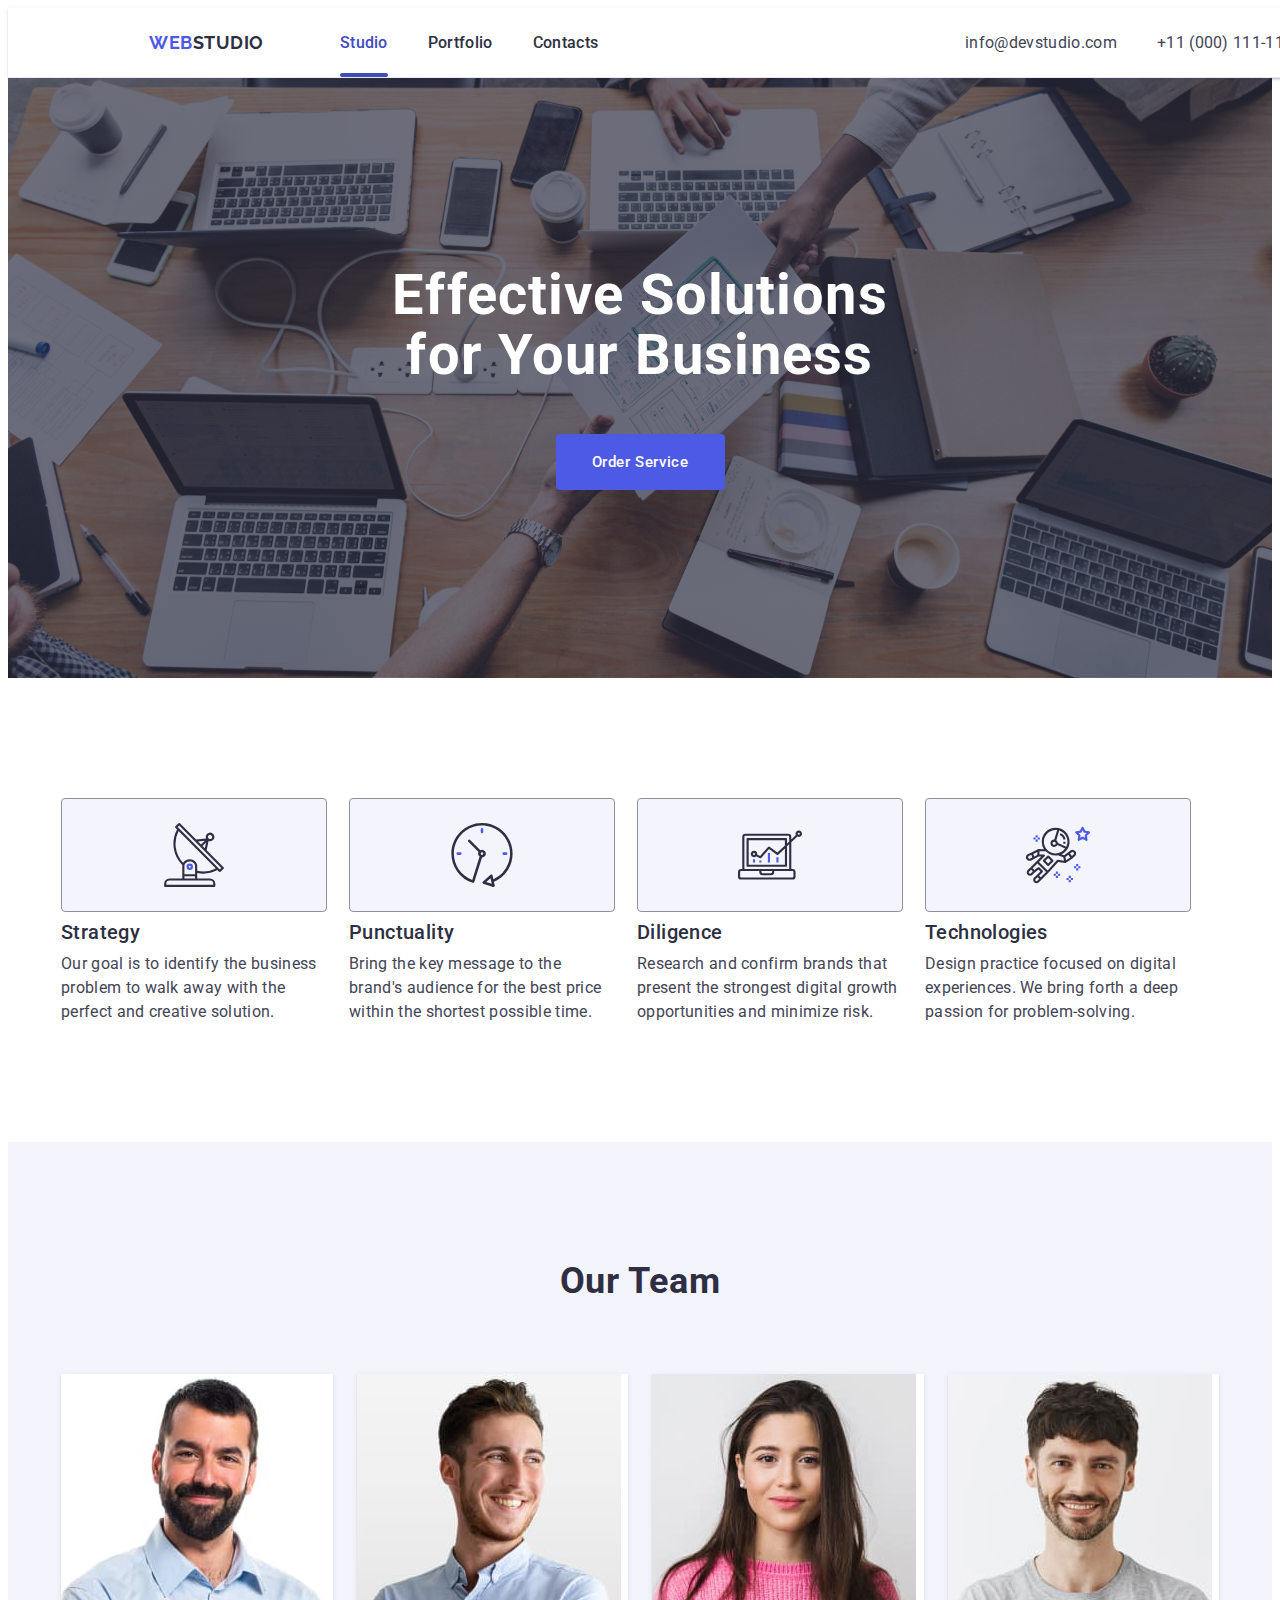
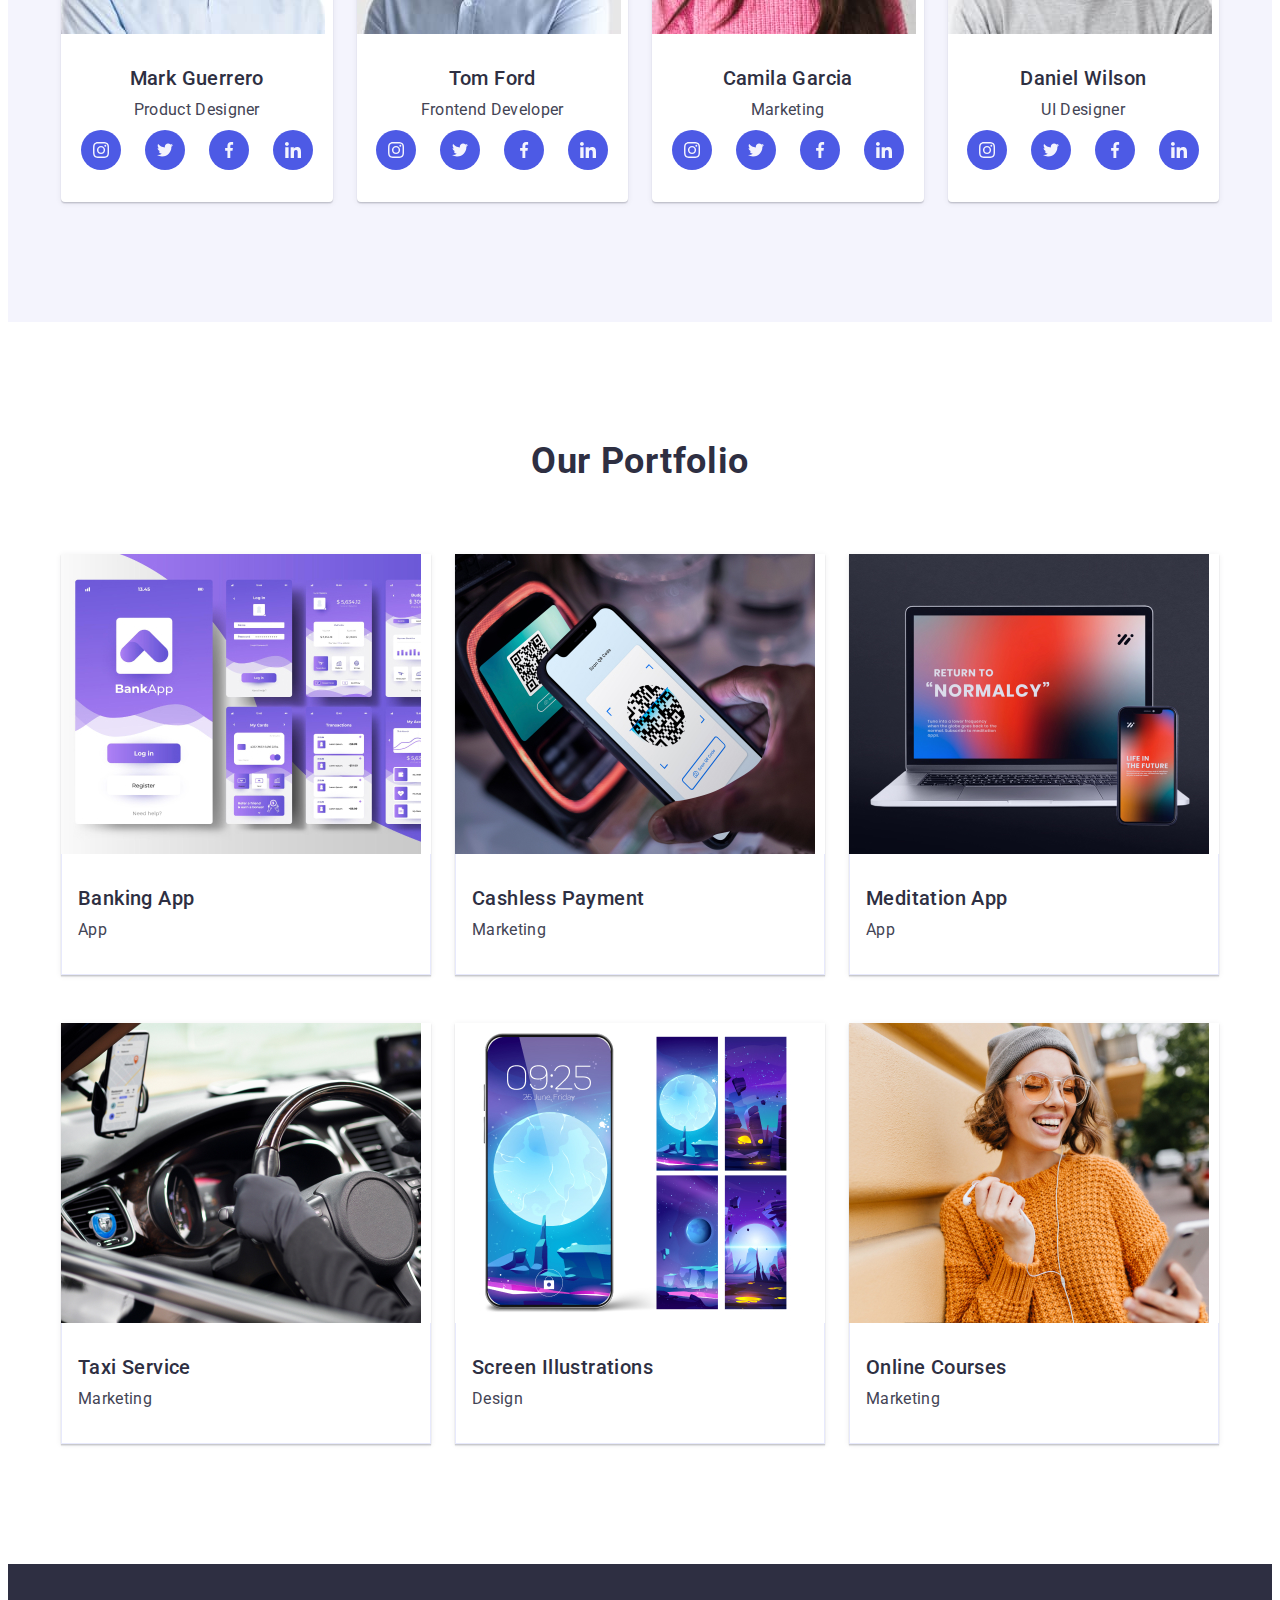
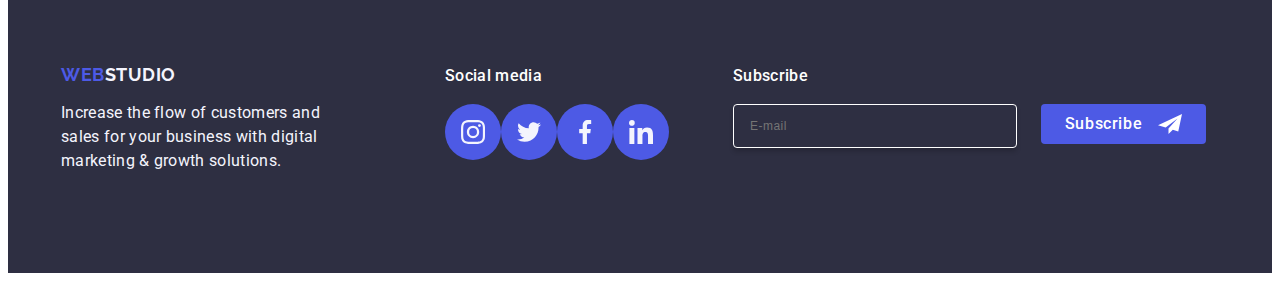
==== index.html @ 03d03539 "r" ====
<!DOCTYPE html>
<html lang="en">

<head>
    <meta charset="UTF-8">
    <meta http-equiv="X-UA-Compatible" content="IE=edge">
    <meta name="viewport" content="width=device-width, initial-scale=1.0">
    <title>WebStudio</title>
    <link rel="preconnect" href="https://fonts.googleapis.com">
    <link rel="preconnect" href="https://fonts.gstatic.com" crossorigin>
    <link rel="stylesheet" href="https://cdnjs.cloudflare.com/ajax/libs/modern-normalize/3.0.1/modern-normalize.min.css"
        integrity="sha512-q6WgHqiHlKyOqslT/lgBgodhd03Wp4BEqKeW6nNtlOY4quzyG3VoQKFrieaCeSnuVseNKRGpGeDU3qPmabCANg=="
        crossorigin="anonymous" referrerpolicy="no-referrer" />
    <link href="https://fonts.googleapis.com/css2?family=Raleway:ital,wght@0,100..900;1,100..900&display=swap"
        rel="stylesheet">
    <link rel="preconnect" href="https://fonts.googleapis.com">
    <link rel="preconnect" href="https://fonts.gstatic.com" crossorigin>
    <link
        href="https://fonts.googleapis.com/css2?family=Roboto:ital,wght@0,100;0,300;0,400;0,500;0,700;0,900;1,100;1,300;1,400;1,500;1,700;1,900&display=swap"
        rel="stylesheet">
    <link rel="stylesheet" href="./css/styles.css">
</head>

<body>
    <!-- #region Header -->
    <header class="header-page">
        <div class="container">
        <nav class="nav-page">
            <a href="./index.html" class="logo">Web<span class="logo-studio">Studio</span></a>
            <ul class="nav-list">
                <li class="nav-item"><a class="nav-item-link main-page" href="./index.html">Studio</a></li>
                <li class="nav-item"><a class="nav-item-link" href="">Portfolio</a></li>
                <li class="nav-item"><a class="nav-item-link" href="">Contacts</a></li>
            </ul>
        </nav>
        <address class="contact">
            <ul class="contact-list">
                <li><a class="contact-link" href="mailto:info@devstudio.com">info@devstudio.com</a></li>
                <li><a class="contact-link" href="tel:+110001111111">+11 (000) 111-11-11</a></li>
            </ul>
        </address>
        </div>
    </header>
    <!-- #endregion Header -->
    <!-- #region Main -->
    <main>
        <!-- #region Hero -->
        <section class="hero">
            <div class="container">
            <h1 class="hero-title">Effective Solutions
                for Your Business</h1>
            <button class="hero-btn" type="button">Order Service</button>
            </div>
            
        </section>
        <!-- #endregion Hero -->
        <!-- #region Section1 -->
        <section class="section-first">
            <div class="container">
            <h2 class="section-first-title visually-hidden">Features</h2>
            <ul class="features">
                <li class="feature-list">
                    <div class="icon-pic">
                        <svg width="64" height="64" class="section-first-icon">
                            <use href="./images/icons.svg#antenna"></use>
                        </svg>
                    </div>
                    <h3 class="feature-title">Strategy</h3>
                    <p class="feature-text">Our goal is to identify the business
                        problem to walk away with the perfect and creative solution.</p>
                </li>
                <li class="feature-list">
                    <div class="icon-pic">
                        <svg width="64" height="64" class="section-first-icon">
                            <use href="./images/icons.svg#clock"></use>
                        </svg>
                    </div>
                    <h3 class="feature-title">Punctuality</h3>
                    <p class="feature-text">Bring the key message to the brand's audience for the best price within the shortest possible
                        time.</p>
                </li>
                <li class="feature-list">
                    <div class="icon-pic">
                        <svg width="64" height="64" class="section-first-icon">
                            <use href="./images/icons.svg#diagram"></use>
                        </svg>
                    </div>
                    <h3 class="feature-title">Diligence</h3>
                    <p class="feature-text">Research and confirm brands that present the strongest digital growth opportunities and minimize
                        risk.</p>
                </li>
                <li class="feature-list">
                    <div class="icon-pic">
                        <svg width="64" height="64" class="section-first-icon">
                            <use href="./images/icons.svg#astronaut"></use>
                        </svg>
                    </div>
                    <h3 class="feature-title">Technologies</h3>
                    <p class="feature-text">Design practice focused on digital experiences. We bring forth a deep passion for
                        problem-solving.</p>
                </li>
            </ul>
            </div>
        </section>
        <!-- #endregion Section1 -->
        <!-- #region Section2 -->
        <section class="section-second">
            <div class="container">
            <h2 class="section-second-title">Our Team</h2>
            <ul class="our-team">
                <li class="photo">
                    <img src="./images/our-team/mark.jpg" alt="Mark Guerrero" width="264" height="260">
                    <div class="card-content">
                    <h3 class="personal-name">Mark Guerrero</h3>
                    <p class="position">Product Designer</p>
                    <ul class="team-social-list">
                         <li class="team-social">
                            <a class="social-link" href="">
                                <svg class="team-social-icon" width="16" height="16">
                                    <use href="./images/social.svg#instagram">
                                    </use>
                                </svg>
                            </a>
                         </li>
                         <li class="team-social">
                            <a class="social-link" href="">
                                <svg class="team-social-icon" width="16" height="16">
                                    <use href="./images/social.svg#twitter">
                                    </use>
                                </svg>
                            </a>
                         </li>
                         <li class="team-social">
                            <a class="social-link" href="">
                                <svg class="team-social-icon" width="16" height="16">
                                    <use href="./images/social.svg#facebook">
                                    </use>
                                </svg>
                            </a>
                         </li>
                         <li class="team-social">
                            <a class="social-link" href="">
                                <svg class="team-social-icon" width="16" height="16">
                                    <use href="./images/social.svg#linkedin">
                                    </use>
                                </svg>
                            </a>
                         </li>
                    </ul>
                    </div>
                </li>
                <li class="photo">
                    <img src="./images/our-team/tom.jpg" alt="Tom Ford" width="264" height="260">
                    <div class="card-content">
                    <h3 class="personal-name">Tom Ford</h3>
                    <p class="position">Frontend Developer</p>
                    <ul class="team-social-list">
                        <li class="team-social">
                            <a class="social-link" href="">
                                <svg class="team-social-icon" width="16" height="16">
                                    <use href="./images/social.svg#instagram">
                                    </use>
                                </svg>
                            </a>
                        </li>
                        <li class="team-social">
                            <a class="social-link" href="">
                                <svg class="team-social-icon" width="16" height="16">
                                    <use href="./images/social.svg#twitter">
                                    </use>
                                </svg>
                            </a>
                        </li>
                        <li class="team-social">
                            <a class="social-link" href="">
                                <svg class="team-social-icon" width="16" height="16">
                                    <use href="./images/social.svg#facebook">
                                    </use>
                                </svg>
                            </a>
                        </li>
                        <li class="team-social">
                            <a class="social-link" href="">
                                <svg class="team-social-icon" width="16" height="16">
                                    <use href="./images/social.svg#linkedin">
                                    </use>
                                </svg>
                            </a>
                        </li>
                    </ul>
                    </div>
                </li>
                <li class="photo">
                    <img src="./images/our-team/camila.jpg" alt="Camila Garcia" width="264" height="260">
                    <div class="card-content">
                    <h3 class="personal-name">Camila Garcia</h3>
                    <p class="position">Marketing</p>
                    <ul class="team-social-list">
                        <li class="team-social">
                            <a class="social-link" href="">
                                <svg class="team-social-icon" width="16" height="16">
                                    <use href="./images/social.svg#instagram">
                                    </use>
                                </svg>
                            </a>
                        </li>
                        <li class="team-social">
                            <a class="social-link" href="">
                                <svg class="team-social-icon" width="16" height="16">
                                    <use href="./images/social.svg#twitter">
                                    </use>
                                </svg>
                            </a>
                        </li>
                        <li class="team-social">
                            <a class="social-link" href="">
                                <svg class="team-social-icon" width="16" height="16">
                                    <use href="./images/social.svg#facebook">
                                    </use>
                                </svg>
                            </a>
                        </li>
                        <li class="team-social">
                            <a class="social-link" href="">
                                <svg class="team-social-icon" width="16" height="16">
                                    <use href="./images/social.svg#linkedin">
                                    </use>
                                </svg>
                            </a>
                        </li>
                    </ul>
                    </div>
                </li>
                <li class="photo">
                    <img src="./images/our-team/daniel.jpg" alt="Daniel Wilson" width="264" height="260">
                    <div class="card-content">
                    <h3 class="personal-name">Daniel Wilson</h3>
                    <p class="position">UI Designer</p>
                    <ul class="team-social-list">
                        <li class="team-social">
                            <a class="social-link" href="">
                                <svg class="team-social-icon" width="16" height="16">
                                    <use href="./images/social.svg#instagram">
                                    </use>
                                </svg>
                            </a>
                        </li>
                        <li class="team-social">
                            <a class="social-link" href="">
                                <svg class="team-social-icon" width="16" height="16">
                                    <use href="./images/social.svg#twitter">
                                    </use>
                                </svg>
                            </a>
                        </li>
                        <li class="team-social">
                            <a class="social-link" href="">
                                <svg class="team-social-icon" width="16" height="16">
                                    <use href="./images/social.svg#facebook">
                                    </use>
                                </svg>
                            </a>
                        </li>
                        <li class="team-social">
                            <a class="social-link" href="">
                                <svg class="team-social-icon" width="16" height="16">
                                    <use href="./images/social.svg#linkedin">
                                    </use>
                                </svg>
                            </a>
                        </li>
                    </ul>
                    </div>
                </li>
            </ul>
            </div>
        </section>
        <!-- #endregion Section2 -->
        <!-- #region Section3 -->
        <section class="section-third">
            <div class="container">
            <h2 class="section-third-title">Our Portfolio</h2>
            <ul class="portfolio-first">
                <li class="port-images">
                <div class="img-relative">
                    <img src="./images/our-portfolio/banking-app.jpg" alt="Banking App" width="360" height="300">
                    <p class="overlay">
                        14 Stylish and User-Friendly App Design Concepts · Task
                        Manager App · Calorie Tracker App · Exotic Fruit Ecommerce App
                        · Cloud Storage App
                    </p>
                </div>
                <div class="container-port">
                    <h3 class="card-title">Banking App</h3>
                    <p class="card-text">App</p>
                </div>
                </li>
                <li class="port-images">
                <div class="img-relative">
                    <img src="./images/our-portfolio/cashless-payment.jpg" alt="Cashless Payment" width="360" height="300">
                    <p class="overlay">
                        14 Stylish and User-Friendly App Design Concepts · Task
                        Manager App · Calorie Tracker App · Exotic Fruit Ecommerce App
                        · Cloud Storage App
                    </p>
                </div>
                <div class="container-port">
                    <h3 class="card-title">Cashless Payment</h3>
                    <p class="card-text">Marketing</p> 
                </div>
                </li>     
                <li class="port-images">
                <div class="img-relative">
                    <img src="./images/our-portfolio/meditation-app.jpg" alt="Meditation App" width="360" height="300">
                    <p class="overlay">
                        14 Stylish and User-Friendly App Design Concepts · Task
                        Manager App · Calorie Tracker App · Exotic Fruit Ecommerce App
                        · Cloud Storage App
                    </p>
                </div>
                <div class="container-port">
                    <h3 class="card-title">Meditation App</h3>
                    <p class="card-text">App</p>
                </div>
                </li>
                <li class="port-images">
                <div class="img-relative">
                    <img src="./images/our-portfolio/taxi-service.jpg" alt="Taxi Service" width="360" height="300">
                    <p class="overlay">
                        14 Stylish and User-Friendly App Design Concepts · Task
                        Manager App · Calorie Tracker App · Exotic Fruit Ecommerce App
                        · Cloud Storage App
                    </p>
                </div>
                <div class="container-port">
                    <h3 class="card-title">Taxi Service</h3>
                    <p class="card-text">Marketing</p>
                </div>
                </li>
                <li class="port-images">
                <div class="img-relative">
                    <img src="./images/our-portfolio/screen-illustration.jpg" alt="Screen Illustrations" width="360" height="300">
                    <p class="overlay">
                        14 Stylish and User-Friendly App Design Concepts · Task
                        Manager App · Calorie Tracker App · Exotic Fruit Ecommerce App
                        · Cloud Storage App
                    </p>
                </div>
                <div class="container-port">
                    <h3 class="card-title">Screen Illustrations</h3>
                    <p class="card-text">Design</p>
                </div>
                </li>     
                <li class="port-images">
                <div class="img-relative">
                    <img src="./images/our-portfolio/online-courses.jpg" alt="Online Courses" width="360" height="300">
                    <p class="overlay">
                        14 Stylish and User-Friendly App Design Concepts · Task
                        Manager App · Calorie Tracker App · Exotic Fruit Ecommerce App
                        · Cloud Storage App
                    </p>
                </div>
                <div class="container-port">
                    <h3 class="card-title">Online Courses</h3>
                    <p class="card-text">Marketing</p>
                </div>
                </li>  
            </ul>
            </div>
        </section>
        <!-- #endregion Section3 -->
    </main>
    <!-- #endregion Main -->
    <!-- #region Footer -->
    <footer class="footer">
        <div class="container">
            <div class="webstudio">
        <a class="footer-logo" href="./index.html">Web<span class="footer-logo-studio">Studio</span></a>
        <p class="foter-text">Increase the flow of customers and sales for your business with digital marketing & growth solutions.</p>
            </div>
            <div class="footer-social">
            <p class="footer-social-text">Social media</p>
            <ul class="footer-social-list">
                <li class="footer-social-item">
                    <a class="footer-social-link" href="">
                        <svg class="footer-social-icon" width="24" height="24">
                            <use href="./images/social.svg#instagram"></use>
                        </svg>
                    </a>
                </li>
                <li class="footer-social-item">
                    <a class="footer-social-link" href="">
                        <svg class="footer-social-icon" width="24" height="24">
                            <use href="./images/social.svg#twitter"></use>
                        </svg>
                    </a>
                </li>
                <li class="footer-social-item">
                    <a class="footer-social-link" href="">
                        <svg class="footer-social-icon" width="24" height="24">
                            <use href="./images/social.svg#facebook"></use>
                        </svg>
                    </a>
                </li>
                <li class="footer-social-item">
                    <a class="footer-social-link" href="">
                        <svg class="footer-social-icon" width="24" height="24">
                            <use href="./images/social.svg#linkedin"></use>
                        </svg>
                    </a>
                </li>
            </ul>
            </div>
            <div class="footer-form">
                <p class="subscribe-footer">Subscribe</p>
                <form class="form-footer">
                <label class="footer-label">
                    <input class="input-email" type="email" name="email"
                    placeholder="E-mail">
                </label>
                <button type="submit" class="footer-btn">Subscribe
                <svg class="footer-btn-icon" width="24" height="24">
                    <use href="./images/icons.svg#tg-icon"></use>
                </svg>
                </button>
                </form>
            </div>
        </div>
    </footer>
        <!-- #endregion Footer -->
    <div class="backdrop">
        <div class="modal">
            <button type="button" class="modal-close">
                <svg class="icon-close" height="8" width="8">
                    <use href="./images/icons.svg#close-icon"></use>
                </svg>
            </button>
            <p class="modal-text">Leave your contacts and we will call you back</p>
            <form>
                <div class="form-wrapper-cont">
                    <label class="form-person-label" for="user-name">Name</label>
                    <div class="form-person-icon-wrapper">
                        <input class="form-person-input" type="text" id="user-name" name="form-user" required pattern="">
                        <svg class="form-person-icon" width="18" height="18">
                            <use href="./images/icons.svg#person-icon"></use>
                        </svg>
                    </div>
                </div>
                <div class="form-wrapper-cont">
                    <label class="form-person-label" for="user-phone">Phone</label>
                    <div class="form-person-icon-wrapper">
                        <input class="form-person-input" type="text" id="user-phone" name="form-phone" required pattern="">
                        <svg class="form-person-icon" width="18" height="18">
                            <use href="./images/icons.svg#phone-icon"></use>
                        </svg>
                    </div>
                </div>
                <div class="form-wrapper-cont">
                    <label class="form-person-label" for="user-email">Email</label>
                    <div class="form-person-icon-wrapper">
                        <input class="form-person-input" type="text" id="user-email" name="form-email" required pattern="">
                        <svg class="form-person-icon" width="18" height="18">
                            <use href="./images/icons.svg#email-icon"></use>
                        </svg>
                    </div>
                </div>
                <div class="form-wrapper-cont-comment">
                    <label class="form-person-label" for="user-comment">Comment</label>
                    <textarea class="form-comment" id="user-comment" placeholder="Text input"></textarea>
                </div>
                <div class="form-wrapper-checkbox">
                    <input class="checkbox visually-hidden" type="checkbox" name="checkbox" required id="form-checkbox">
                    <label class="form-checkbox" for="form-checkbox"><span class="custom-checkbox"><svg width="10"
                                height="8" class="custom-checkbox-icon">
                                <use href="./images/icons.svg#accept-icon"></use>
                            </svg></span>I accept the terms and conditions of the <a href="#" class="policy">Privacy
                            Policy</a></label>
                </div>
                <button class="checkbox-btn" type="submit">Send</button>
            </form>
        </div>
    </div>
</body>

</html>
---- css/styles.css ----
body {
    font-family: "Roboto", sans-serif;
    background-color: #ffffff;
    color: #434455
}

/* #region main-styles */

a {
    text-decoration: none;
}

h1, h2, h3, h4, h5, h6, p {
    margin-top: 0;
    margin-bottom: 0;
}

.container {
    width: 1158px;
    margin-left: auto;
    margin-right: auto;
    padding: 0 15px;
}

ul, ol {
    margin-top: 0;
    margin-bottom: 0;
    padding-left: 0;
    list-style-type: none;
}

button {
    cursor: pointer;
}

.visually-hidden {
    position: absolute;
    width: 1px;
    height: 1px;
    margin: -1px;
    border: 0;
    padding: 0;

    white-space: nowrap;
    clip-path: inset(100%);
    clip: rect(0 0 0 0);
    overflow: hidden;
}

img {
    display: block;
    max-width: 100%;
    height: auto;
}


/* #endregion main-styles */

/* #region Header */

.header-page {
    width: 1440px;
    margin-left: auto;
    margin-right: auto;
    border-bottom: 1px solid #e7e9fc;
    box-shadow: 0px 2px 1px rgba(46, 47, 66, 0.08),
            0px 1px 1px rgba(46, 47, 66, 0.16),
            0px 1px 6px rgba(46, 47, 66, 0.08);
}

.header-page .container {
    width: 1158px;
    padding: 0 15px 0 15px;
    align-items: center;
    display: flex;
    justify-content: space-between
}

.nav-list {
    display: flex;
    gap: 40px;
}

.contact-list {
    display: flex;
    gap: 40px;
}

.nav-page {
    align-items: center;
    display: flex;
    justify-content: space-between;
}

.logo {
    padding: 24px 0 24px;
    margin-right: 76px;
    font-family: "Raleway", sans-serif;
    font-weight: 700;
    font-size: 18px;
    line-height: 1.17;
    letter-spacing: 0.03em;
    text-transform: uppercase;
    color: #4d5ae5;
}

.logo-studio {
    font-family: "Raleway", sans-serif;
    font-weight: 700;
    font-size: 18px;
    line-height: 1.17;
    letter-spacing: 0.03em;
    text-transform: uppercase;
    color: #2e2f42;
}

.nav-item-link {
    padding: 24px 0;
    font-weight: 500;
    font-size: 16px;
    line-height: 1.5;
    letter-spacing: 0.02em;
    color: #2e2f42;
    cursor: pointer;
    position: relative;
    transition: color 250ms cubic-bezier(0.4, 0, 0.2, 1)
}

.nav-item-link:hover,
.nav-item-link:focus {
    color: #404bbf;
}

.main-page {
  color: #404bbf;
}

.main-page::after {
    content: '';
    position: absolute;
    width: 100%;
    left: 0;
    bottom: -1px;
    height: 4px;
    background-color: #404bbf;
    border-radius: 2px;
}

.contact-link {
    font-weight: 400;
    font-size: 16px;
    line-height: 1.5;
    letter-spacing: 0.02em;
    color: #434455;
    transition: color 250ms cubic-bezier(0.4, 0, 0.2, 1)
}

.contact-link:hover,
.contact-link:focus {
    color: #404bbf;
}

.contact {
    font-style: normal
}

/* #endregion Header */

/* #region Hero */
.hero {
    max-width: 1440px;
    margin-left: auto;
    margin-right: auto;
    padding: 188px 0 188px;
    background-color: #2e2f42;
    background-repeat: no-repeat;
    background-position: center;
    background-size: cover;
    background-image: linear-gradient(rgba(46, 47, 66, 0.7), rgba(46, 47, 66, 0.7)), url(../images/hero-image.jpg);
}

.hero .container {
}

.hero-title {
    font-weight: 700;
    font-size: 56px;
    line-height: 1.07;
    letter-spacing: 0.02em;
    text-align: center;
    color: #fff;
    margin-bottom: 48px;
    max-width: 496px;
    margin-left: auto;
    margin-right: auto;
}

.hero-btn {
    display: block;
    min-width: 169px;
    border-radius: 4px;
    padding: 16px 32px;
    width: 169px;
    height: 56px;
    color: #fff;
    background: #4d5ae5;
    border: 0;
    font-family: "Roboto", sans-serif;
    font-weight: 500;
    font-size: 15px;
    line-height: 1.5;
    letter-spacing: 0.04em;
    color: #fff;
    margin-left: auto;
    margin-right: auto;
    transition: background-color 250ms cubic-bezier(0.4, 0, 0.2, 1);
}

.hero-btn:hover,
.hero-btn:focus {
    background: #404bbf;
}

/* #endregion Hero */

/* #region Section-1 */

.icon-pic {
    border: 1px solid #8e8f99;
    border-radius: 4px;
    width: 264px;
    height: 112px;
    margin-bottom: 8px;
    display: flex;
    align-items: center;
    justify-content: center;
    background-color: #f4f4fd;
}

.section-first-icon {
}

.section-first {
    padding-top: 120px;
    padding-bottom: 120px;
}

.section-first .container {
    height: 224px;
}


.feature-title {
    margin-bottom: 8px;
    font-weight: 500;
    font-size: 20px;
    line-height: 1.2;
    letter-spacing: 0.02em;
    color: #2e2f42;
}

.feature-text {
    font-weight: 400;
    font-size: 16px;
    line-height: 1.5;
    letter-spacing: 0.02em;
    color: #434455;
}

.features {
    display: flex;
    gap: 24px;
}

.feature-list {
    width: 264px;
    height: 104px;
}

/* #endregion Section-1 */

/* #region Section-2 */ 

.section-second {
    padding: 120px 0 120px;
    background-color: #F4F4FD
}

.section-second-title {
    margin-bottom: 72px;
    font-weight: 700;
    font-size: 36px;
    line-height: 1.11;
    letter-spacing: 0.02em;
    text-align: center;
    color: #2e2f42;
    text-transform: capitalize
}

.our-team {
    gap: 24px;
    display: flex;
    background-color: #F4F4FD
}

.photo {
    box-shadow: 0 2px 1px 0 rgba(46, 47, 66, 0.08), 0 1px 1px 0 rgba(46, 47, 66, 0.16), 0 1px 6px 0 rgba(46, 47, 66, 0.08);
    border-radius: 0 0 4px 4px;
    width: calc((100% - 72px) / 4);
    background-color: #FFF
}

.card-content {
    padding: 32px 0 32px;
}

.personal-name {
    margin-bottom: 8px;
    font-weight: 500;
    font-size: 20px;
    line-height: 1.2;
    letter-spacing: 0.02em;
    text-align: center;
    color: #2e2f42;
}

.position {
    font-size: 16px;
    line-height: 1.5;
    letter-spacing: 0.02em;
    text-align: center;
    color: #434455;
    margin-bottom: 8px;
}

.team-social-list {
    display: flex;
    width: 100%;
    justify-content: center;
    gap: 24px;
}

.team-social {
    width: 40px;
    height: 40px;
}

.social-link {
    display: flex;
    align-items: center;
    justify-content: center;
    width: 100%;
    height: 100%;
    border-radius: 50%;
    background-color: #4d5ae5;
    transform: background-color;
    transition: background-color 250ms cubic-bezier(0.4, 0, 0.2, 1);
}

.team-social :hover,
.team-social :focus {
    background-color: #404bbf;
}

.team-social-icon {
    fill: #f4f4fd;
}

/* #endregion Section-2 */

/* #region Section-3 */

.section-third {
    padding: 120px 0 120px 0
}

.section-third .container {
    width: 1158px;
    padding-left: 15px;
    padding-right: 15px;
    margin: 0 auto;
}

.section-third-title {
    margin-bottom: 72px;
    font-weight: 700;
    font-size: 36px;
    line-height: 1.11;
    letter-spacing: 0.02em;
    text-align: center;
    color: #2e2f42;
    text-transform: capitalize
}

.portfolio-first {
    flex-wrap: wrap;
    display: flex;
    row-gap: 48px;
    column-gap: 24px;
    background-color: #FFFFFF
}

.portfolio-first .container-port {
    padding: 32px 16px;
    border: 1px solid #e7e9fc;
    border-top: none;
}

.port-images {
    width: calc((100% - 48px) / 3);
    transition: box-shadow 250ms cubic-bezier(0.4, 0, 0.2, 1);
    box-shadow: 0px 1px 6px rgba(46, 47, 66, 0.08),
            0px 1px 1px rgba(46, 47, 66, 0.16),
            0px 2px 1px rgba(46, 47, 66, 0.08);
}

.portfolio-first :hover .overlay {
    transform: translateY(0%);
}

.img-relative {
    overflow: hidden;
    position: relative;
}

.overlay {
    position: absolute;
    top: 0;
    left: 0;
    padding: 40px 32px;
    height: 100%;
    width: 100%;
    color: #f4f4fd;
    background-color: #4d5ae5;
    transform: translateY(100%);
    transition: transform 250ms cubic-bezier(0.4, 0, 0.2, 1);
    line-height: 1.5;
    letter-spacing: 0.02em;
}

.card-title {
    margin-bottom: 8px;
    font-weight: 500;
    font-size: 20px;
    line-height: 1.2;
    letter-spacing: 0.02em;
    color: #2e2f42;
}

.card-text {
    font-weight: 400;
    font-size: 16px;
    line-height: 1.5;
    letter-spacing: 0.02em;
    color: #434455;
}

/* #endregion Section-3 */

/* #region Footer */
.footer {
    margin-left: 0;
    background-color: #2e2f42;
    padding: 100px 0;
    color: #f4f4fd;
}

.footer .container {
    display: flex;
    align-items: baseline;
}

.webstudio {
    margin-right: 120px;
}

.footer-logo {
    display: inline-block;
    margin-bottom: 16px;
    font-family: "Raleway", sans-serif;
    font-weight: 700;
    font-size: 18px;
    line-height: 1.17;
    letter-spacing: 0.03em;
    text-transform: uppercase;
    color: #4d5ae5;
}

.footer-logo-studio {
    font-family: "Raleway", sans-serif;
    font-weight: 700;
    font-size: 18px;
    line-height: 1.17;
    letter-spacing: 0.03em;
    text-transform: uppercase;
    color: #f4f4fd;
}

.foter-text { 
    width: 264px;
    font-family: "Roboto", sans-serif;
    font-weight: 400;
    font-size: 16px;
    color: #f4f4fd;
    line-height: 1.5;
    letter-spacing: 0.02em;
}

.footer-social {
    width: 208px;
}

.footer-social-text {
    font-weight: 500;
    margin-bottom: 16px;
    line-height: 1.5;
    letter-spacing: 0.02em;
    color: #ffffff;
}

.footer-social-list {
    display: flex;
    gap: 16px;
    width: 100%;
    justify-content: space-between;
}

.footer-social-item {
    width: 40px;
    height: 40px;
}

.footer-social-item :hover,
.footer-social-item :focus {
    background-color: #31d0aa;
}

.footer-social-link {
    display: flex;
    align-items: center;
    justify-content: center;
    width: 100%;
    height: 100%;
    border-radius: 50%;
    padding: 8px;
    background-color: #4d5ae5;
    transform: background-color;
    transition: background-color 250ms cubic-bezier(0.4, 0, 0.2, 1);
}

.footer-social-icon {
    fill: #f4f4fd;
}

.footer-form {
    margin-left: 80px;
}

.input-email {
    outline: none;
    width: 264px;
    height: 40px;
    border: 1px solid #ffffff;
    background-color: transparent;
    font-size: 12px;
    line-height: 2;
    letter-spacing: 0.04em;
    padding-left: 16px;
    box-shadow: 0px 4px 4px rgba(0, 0, 0, 0.15);
    border-radius: 4px;
    color: #ffffff;
}

.subscribe-footer {
    margin-bottom: 16px;
    font-weight: 500;
    font-size: 16px;
    line-height: 1.5;
    letter-spacing: 0.02em;
    color: #ffffff;
}

.form-footer {
    display: flex;
    gap: 24px;
}

.footer-label {
    
}

.footer-btn {
    min-width: 165px;
    height: 40px;
    display: flex;
    justify-content: center;
    align-items: center;
    font-family: "Roboto", sans-serif;
    font-size: 16px;
    font-weight: 500;
    line-height: 1.5;
    letter-spacing: 0.04em;
    color: #ffffff;
    cursor: pointer;
    background-color: #4d5ae5;
    border: none;
    border-radius: 4px;
}

.footer-btn-icon {
    margin-left: 16px;
    fill: #fff;
}

/* #endregion Footer */

.backdrop {
    position: fixed;
    top: 0;
    left: 0;
    width: 100%;
    height: 100%;
    background-color: rgba(46, 47, 66, 0.4);
        opacity: 0;
    visibility: hidden;
    pointer-events: none;
    transition: opacity 250ms cubic-bezier(0.4, 0, 0.2, 1), visibility 250ms cubic-bezier(0.4, 0, 0.2, 1);
}

.backdrop.is-open {
    opacity: 1;
    visibility: visible;
    pointer-events: auto;
}

.modal {
    padding: 72px 24px 24px 24px;
    position: absolute;
    top: 50%;
    left: 50%;
    transform: translate(-50%, -50%);
    border-radius: 4px;
    width: 408px;
    min-height: 584px;
    box-shadow: 0 1px 1px 0 rgba(0, 0, 0, 0.14), 0 1px 3px 0 rgba(0, 0, 0, 0.12), 0 2px 1px 0 rgba(0, 0, 0, 0.2);
    transition: transform 250ms cubic-bezier(0.4, 0, 0.2, 1);
    background: #fcfcfc;
}

.modal-text {
    margin-bottom: 16px;
    width: 360px;
    height: 24px;
    font-weight: 500;
    font-size: 16px;
    line-height: 1.5;
    letter-spacing: 0.02em;
    text-align: center;
    color: #2e2f42;
}

.icon-close {
    transition: fill 250ms cubic-bezier(0.4, 0, 0.2, 1);
}

.modal-close {
    position: absolute;
    top: 24px;
    right: 24px;
    border: none;
    background-color: transparent;
    fill: #2e2f42;
    border-radius: 50%;
     display: flex;
    align-items: center;
    justify-content: center;
    background-color: #e7e9fc;
    border: 1px solid rgba(0, 0, 0, 0.1);
    padding: 0;
    cursor: pointer;
    transition: background-color 250ms cubic-bezier(0.4, 0, 0.2, 1), border 250ms cubic-bezier(0.4, 0, 0.2, 1);
    width: 24px;
    height: 24px;
}

.modal-close:hover,
.modal-close:focus {
    border: none;
    border-radius: 100%;
    fill: #ffffff;
    background-color: #404BBF;
}

.form-wrapper-cont {
    margin-bottom: 8px;
}

.form-wrapper-cont-comment {
    margin-bottom: 16px;
}

.form-person-label {
    display: block;
    margin-bottom: 4px;
    font-weight: 400;
    font-size: 12px;
    line-height: 1.17;
    letter-spacing: 0.04em;
    color: #8e8f99;
}

.form-person-input {
    border: 1px solid rgba(46, 47, 66, 0.4);
    outline: none;
    border-radius: 4px;
    width: 100%;
    height: 40px;
    padding-left: 38px;
}

.form-person-input:focus {
    border: 1px solid #4d5ae5;
}

.form-person-input:focus+.form-person-icon {
    fill: #4d5ae5;
}

.form-person-icon {
    position: absolute;
    fill: #2e2f42;
    top: 50%;
    left: 16px;
    transform: translateY(-50%);
}

.form-person-icon-wrapper {
    position: relative;
}

.form-comment {
    padding: 8px 16px;
    width: 100%;
    min-height: 120px;
    outline: none;
    resize: none;
    border: 1px solid rgba(46, 47, 66, 0.4);
    border-radius: 4px;
}

.form-comment:focus {
    border: 1px solid #4d5ae5;
}

.form-comment::placeholder {
    font-weight: 400;
    font-size: 12px;
    line-height: 1.17;
    letter-spacing: 0.04em;
    color: rgba(46, 47, 66, 0.4);
}

.form-wrapper-checkbox {
    margin-bottom: 24px;
}

.policy {
    color: #4D5AE5;
    text-decoration: underline;
}

.custom-checkbox {
    margin-right: 4px;
    width: 16px;
    height: 16px;
    border: 1px solid rgba(46, 47, 66, 0.4);
    border-radius: 2px;
    transition: background-color 250ms cubic-bezier(0.4, 0, 0.2, 1), border 250ms cubic-bezier(0.4, 0, 0.2, 1), fill 250ms cubic-bezier(0.4, 0, 0.2, 1);
    display: inline-flex;
    align-items: center;
    justify-content: center;
    fill: transparent;
}

.checkbox:checked + .form-checkbox .custom-checkbox {
    border: transparent;
    background-color: #404BBF;
    fill: #f4f4fd;
}

.form-checkbox {
    font-size: 12px;
    line-height: 1.17;
    letter-spacing: 0.04em;
    color: #8e8f99;
}

.checkbox-btn {
    border-radius: 4px;
    display: block;
    margin: 0 auto;
    min-width: 169px;
    height: 56px;
    font-size: 16px;
    font-weight: 500;
    line-height: 1.5;
    letter-spacing: 0.04em;
    color: #ffffff;
    cursor: pointer;
    background-color: #4d5ae5;
    border: none;
    transition: background-color 250ms cubic-bezier(0.4, 0, 0.2, 1);
}
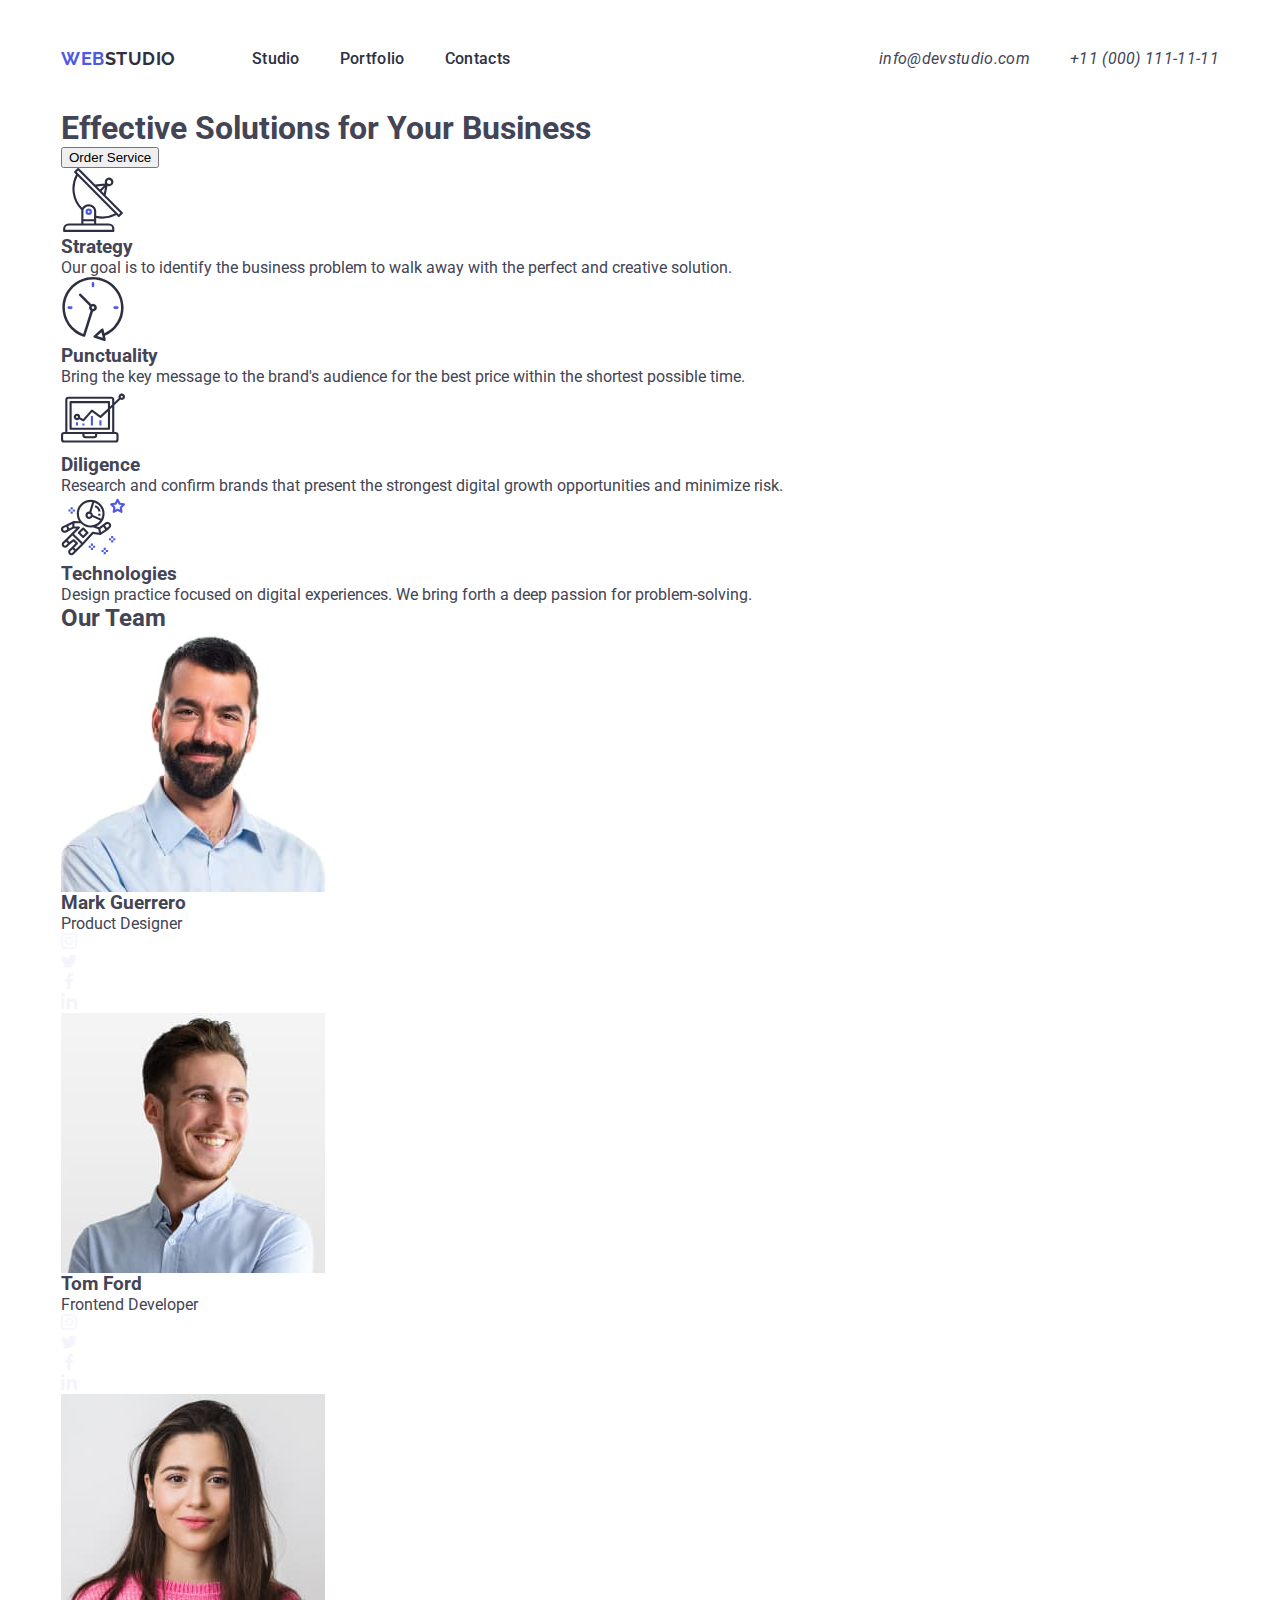
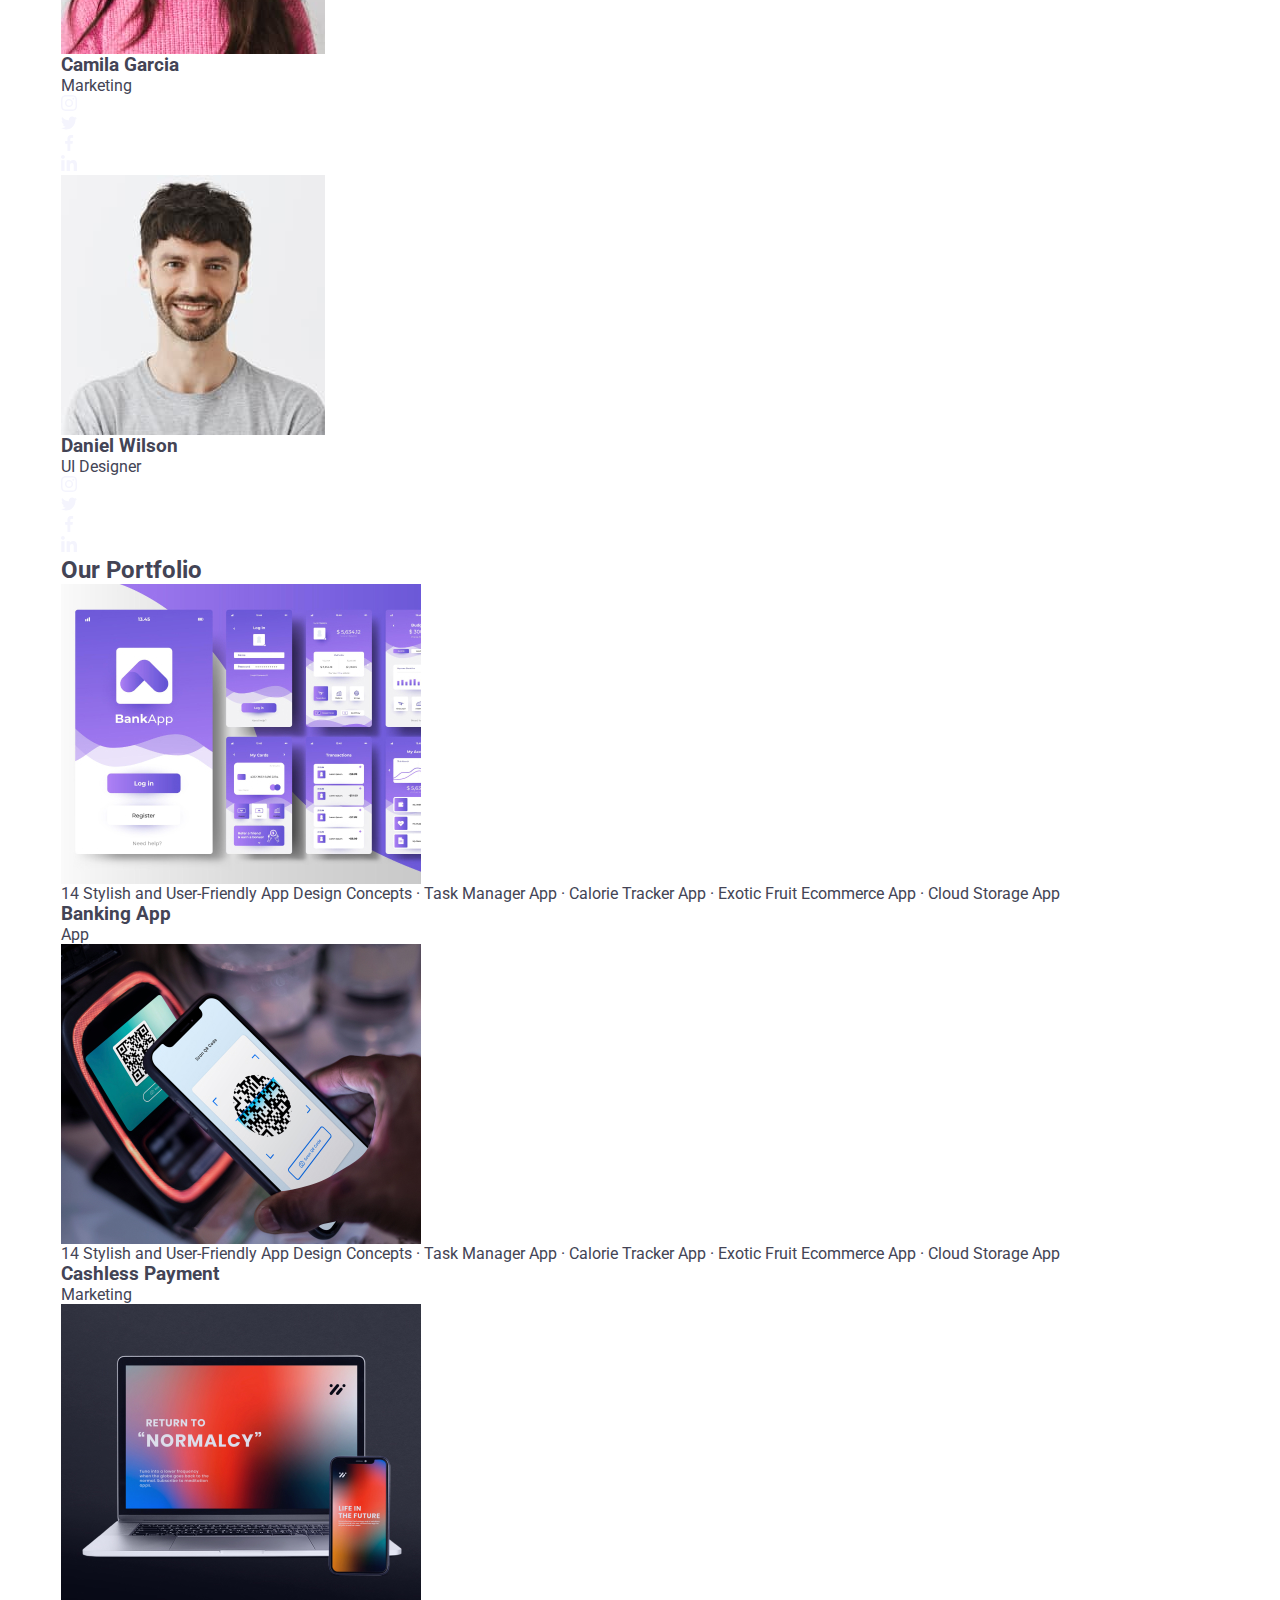
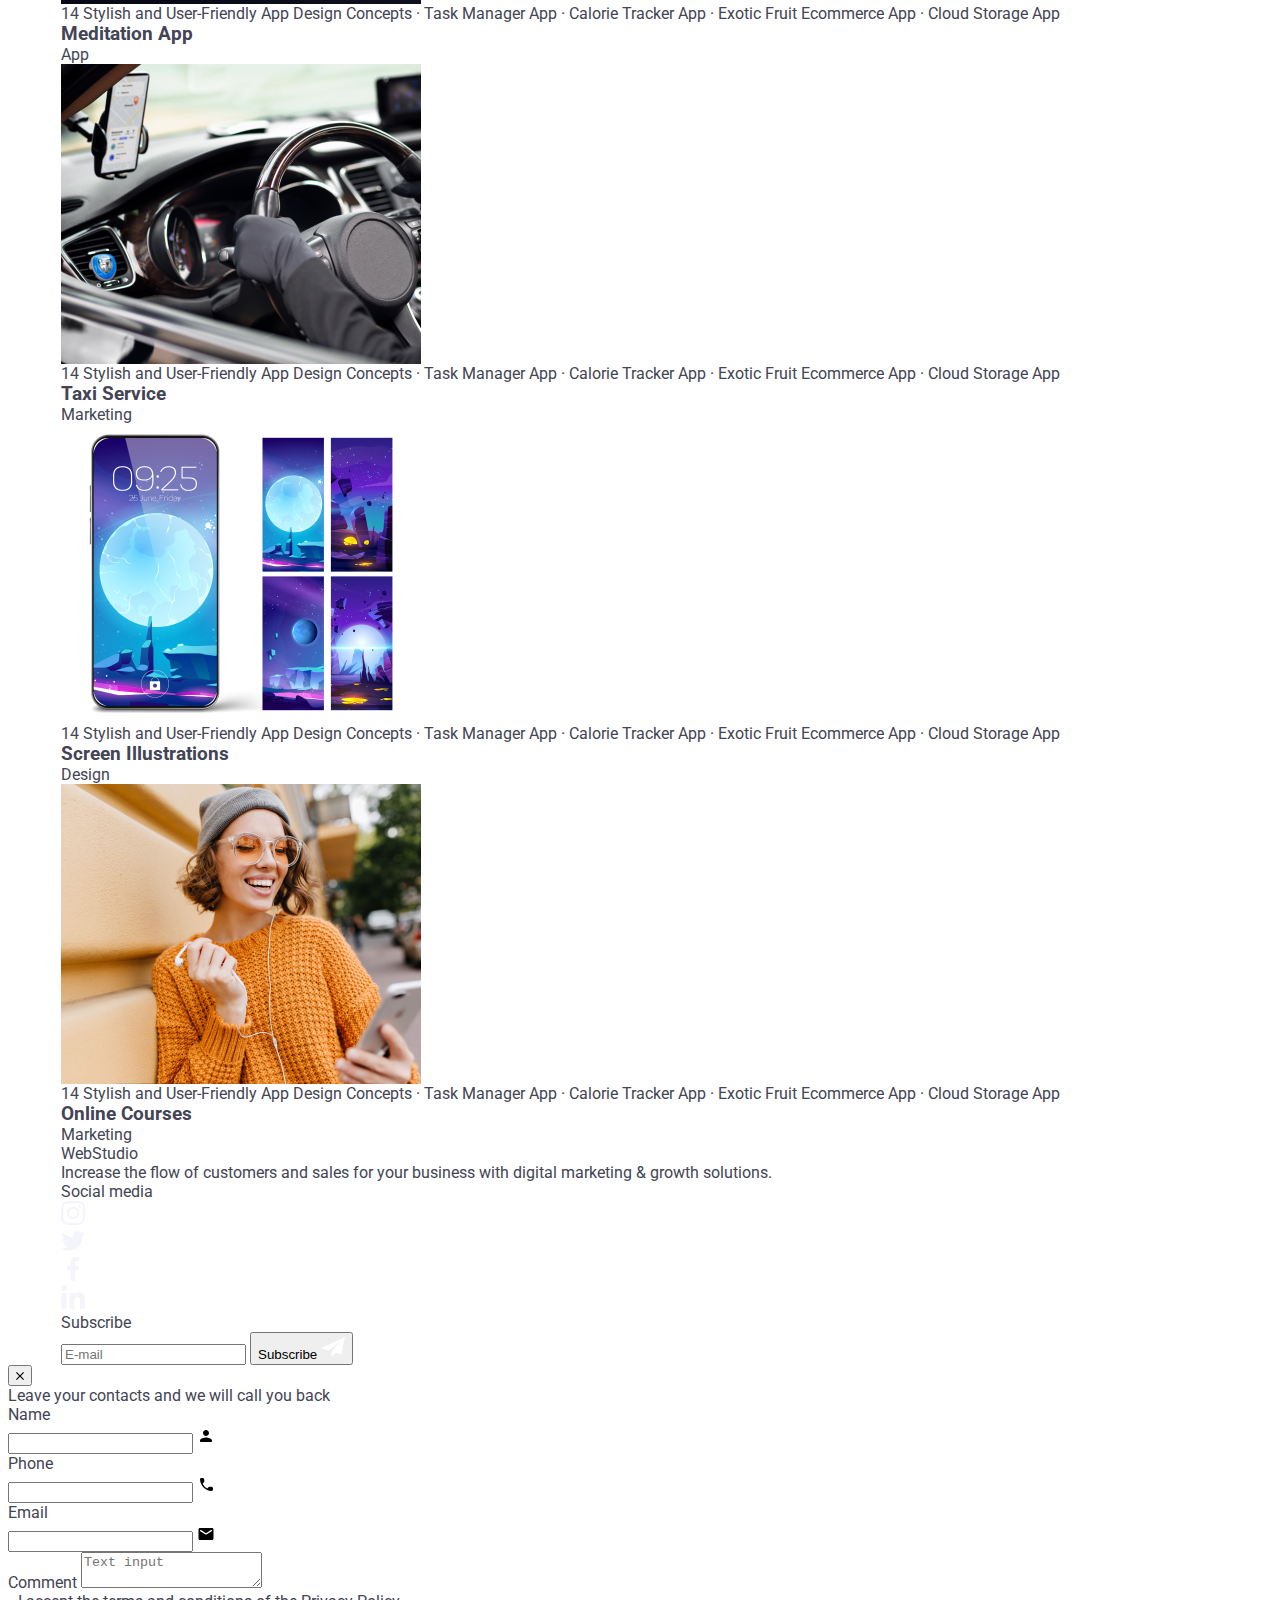
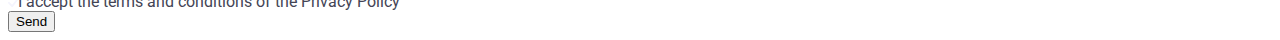
==== commit 51c4cc9c: "d" ====
--- a/index.html
+++ b/index.html
@@ -24,7 +24,7 @@
 <body>
     <!-- #region Header -->
     <header class="header-page">
-        <div class="container">
+        <div class="container header-cont">
         <nav class="nav-page">
             <a href="./index.html" class="logo">Web<span class="logo-studio">Studio</span></a>
             <ul class="nav-list">
@@ -33,6 +33,9 @@
                 <li class="nav-item"><a class="nav-item-link" href="">Contacts</a></li>
             </ul>
         </nav>
+        <button type="button" class="nav-btn-mobile"><svg class="" width="24" height="24">
+            <use href="./images/icons.svg#icon-btn-mobile"></use>
+        </svg></button>
         <address class="contact">
             <ul class="contact-list">
                 <li><a class="contact-link" href="mailto:info@devstudio.com">info@devstudio.com</a></li>
@@ -440,8 +443,8 @@
                 <div class="form-wrapper-cont">
                     <label class="form-person-label" for="user-name">Name</label>
                     <div class="form-person-icon-wrapper">
-                        <input class="form-person-input" type="text" id="user-name" name="form-user" required pattern="">
-                        <svg class="form-person-icon" width="18" height="18">
+                        <input class="form-person-input" type="text" id="user-name" name="user-name" required pattern="">
+                        <svg class="form-person-icon" width="18" height="24">
                             <use href="./images/icons.svg#person-icon"></use>
                         </svg>
                     </div>
@@ -450,7 +453,7 @@
                     <label class="form-person-label" for="user-phone">Phone</label>
                     <div class="form-person-icon-wrapper">
                         <input class="form-person-input" type="text" id="user-phone" name="form-phone" required pattern="">
-                        <svg class="form-person-icon" width="18" height="18">
+                        <svg class="form-person-icon" width="18" height="24">
                             <use href="./images/icons.svg#phone-icon"></use>
                         </svg>
                     </div>
@@ -459,17 +462,18 @@
                     <label class="form-person-label" for="user-email">Email</label>
                     <div class="form-person-icon-wrapper">
                         <input class="form-person-input" type="text" id="user-email" name="form-email" required pattern="">
-                        <svg class="form-person-icon" width="18" height="18">
+                        <svg class="form-person-icon" width="18" height="24">
                             <use href="./images/icons.svg#email-icon"></use>
                         </svg>
                     </div>
                 </div>
                 <div class="form-wrapper-cont-comment">
                     <label class="form-person-label" for="user-comment">Comment</label>
-                    <textarea class="form-comment" id="user-comment" placeholder="Text input"></textarea>
+                    <textarea class="form-comment" id="user-comment" name="user-comment" placeholder="Text input"></textarea>
                 </div>
                 <div class="form-wrapper-checkbox">
-                    <input class="checkbox visually-hidden" type="checkbox" name="checkbox" required id="form-checkbox">
+                    <input class="checkbox visually-hidden" type="checkbox"  name="checkbox" required id="user-privacy"
+                    value="true">
                     <label class="form-checkbox" for="form-checkbox"><span class="custom-checkbox"><svg width="10"
                                 height="8" class="custom-checkbox-icon">
                                 <use href="./images/icons.svg#accept-icon"></use>
@@ -480,6 +484,21 @@
             </form>
         </div>
     </div>
+    <div class="mobile-menu">
+        <div class="container cont-mob-menu">
+            <button class="mobile-close-icon" type="button">
+                <svg class="close-icon-mob" height="8" width="8">
+                    <use href="./images/icons.svg#close-icon">
+                    </use>
+                </svg>
+            </button>
+            <ul class="list-mobile">
+                <li class="item-mobile"><a href="" class="item-mobile-link">Studio</a></li>
+                <li class="item-mobile"><a href="" class="item-mobile-link">Contacts</a></li>
+                <li class="item-mobile"><a href="" class="item-mobile-link">Portfolio</a></li>
+            </ul>
+        </div>
+    </div>
 </body>
 
 </html>--- a/css/styles.css
+++ b/css/styles.css
@@ -5,25 +5,43 @@
     color: #434455
 }
 
-/* #region main-styles */
-
 a {
     text-decoration: none;
-}
-
-h1, h2, h3, h4, h5, h6, p {
+    color: currentColor;
+}
+
+h1,
+h2,
+h3,
+h4,
+h5,
+h6,
+p {
     margin-top: 0;
     margin-bottom: 0;
 }
 
 .container {
-    width: 1158px;
+    max-width: 288px;
     margin-left: auto;
     margin-right: auto;
     padding: 0 15px;
 }
 
-ul, ol {
+@media screen and (min-width: 768px) {
+    .container {
+            max-width: 736px;
+        }
+}
+
+@media screen and (min-width: 1168px) {
+    .container {
+        max-width: 1158px;
+    }
+}
+
+ul,
+ol {
     margin-top: 0;
     margin-bottom: 0;
     padding-left: 0;
@@ -41,7 +59,6 @@
     margin: -1px;
     border: 0;
     padding: 0;
-
     white-space: nowrap;
     clip-path: inset(100%);
     clip: rect(0 0 0 0);
@@ -55,42 +72,108 @@
 }
 
 
-/* #endregion main-styles */
-
 /* #region Header */
 
-.header-page {
-    width: 1440px;
-    margin-left: auto;
-    margin-right: auto;
-    border-bottom: 1px solid #e7e9fc;
-    box-shadow: 0px 2px 1px rgba(46, 47, 66, 0.08),
-            0px 1px 1px rgba(46, 47, 66, 0.16),
-            0px 1px 6px rgba(46, 47, 66, 0.08);
-}
-
-.header-page .container {
-    width: 1158px;
-    padding: 0 15px 0 15px;
+.nav-list {
+    display: none;
+}
+
+@media screen and (min-width: 768px) {
+    .nav-list {
+            display: flex;
+            gap: 40px;
+        }
+}
+
+.nav-page {
+    display: flex;
     align-items: center;
-    display: flex;
-    justify-content: space-between
-}
-
-.nav-list {
-    display: flex;
-    gap: 40px;
 }
 
 .contact-list {
-    display: flex;
-    gap: 40px;
-}
-
-.nav-page {
+    display: none;
+}
+
+@media screen and (min-width: 768px) {
+    .contact-list {
+        display: flex;
+        flex-direction: column;
+        gap: 12px;
+    }
+}
+
+@media screen and (min-width: 1168px) {
+    .contact-list {
+        flex-direction: initial;
+        gap: 40px;
+    }
+}
+
+.contact-link {
+    font-weight: 400;
+    font-size: 16px;
+    line-height: 1.5;
+    letter-spacing: 0.02em;
+    color: #434455;
+    transition: color 250ms cubic-bezier(0.4, 0, 0.2, 1)
+}
+
+.contact-link:hover,
+.contact-link:focus {
+    color: #404bbf;
+}
+
+@media screen and (max-width: 1167px) {
+    .contact-link {
+        font-weight: 400;
+        font-size: 12px;
+        line-height: 1.17;
+        letter-spacing: 0.04em;
+        color: #434455;
+    }
+}
+
+.nav-item-link {
+    padding: 24px 0;
+    font-weight: 500;
+    font-size: 16px;
+    line-height: 1.5;
+    letter-spacing: 0.02em;
+    color: #2e2f42;
+    cursor: pointer;
+    position: relative;
+    transition: color 250ms cubic-bezier(0.4, 0, 0.2, 1)
+}
+
+.nav-item-link:hover,
+.nav-item-link:focus {
+    color: #404bbf;
+}
+
+.nav-btn-mobile {
+    background-color: transparent;
+    border: none;
+    stroke: #2F2F37;
+    padding: 0;
+    line-height: 0;
+
+}
+
+@media screen and (min-width: 768px) {
+    .nav-btn-mobile {
+        display: none;
+    }
+}
+
+.header-cont {
+    display: flex;
+    justify-content: space-between;
     align-items: center;
-    display: flex;
-    justify-content: space-between;
+}
+
+.header-page { 
+    padding-top: 16px;
+    padding-bottom: 16px;
 }
 
 .logo {
@@ -115,556 +198,47 @@
     color: #2e2f42;
 }
 
-.nav-item-link {
-    padding: 24px 0;
-    font-weight: 500;
-    font-size: 16px;
-    line-height: 1.5;
-    letter-spacing: 0.02em;
+@media screen and (min-width: 768px) {
+    .logo {
+        margin-right: 120px;
+    }
+}
+
+@media screen and (min-width: 1168px) {
+    .logo {
+        margin-right: 76px;
+    }
+}
+
+/* #endregion Header */
+
+.mobile-menu {
+    background-color: #ffffff;
     color: #2e2f42;
-    cursor: pointer;
-    position: relative;
-    transition: color 250ms cubic-bezier(0.4, 0, 0.2, 1)
-}
-
-.nav-item-link:hover,
-.nav-item-link:focus {
-    color: #404bbf;
-}
-
-.main-page {
-  color: #404bbf;
-}
-
-.main-page::after {
-    content: '';
-    position: absolute;
-    width: 100%;
-    left: 0;
-    bottom: -1px;
-    height: 4px;
-    background-color: #404bbf;
-    border-radius: 2px;
-}
-
-.contact-link {
-    font-weight: 400;
-    font-size: 16px;
-    line-height: 1.5;
-    letter-spacing: 0.02em;
-    color: #434455;
-    transition: color 250ms cubic-bezier(0.4, 0, 0.2, 1)
-}
-
-.contact-link:hover,
-.contact-link:focus {
-    color: #404bbf;
-}
-
-.contact {
-    font-style: normal
-}
-
-/* #endregion Header */
-
-/* #region Hero */
-.hero {
-    max-width: 1440px;
-    margin-left: auto;
-    margin-right: auto;
-    padding: 188px 0 188px;
-    background-color: #2e2f42;
-    background-repeat: no-repeat;
-    background-position: center;
-    background-size: cover;
-    background-image: linear-gradient(rgba(46, 47, 66, 0.7), rgba(46, 47, 66, 0.7)), url(../images/hero-image.jpg);
-}
-
-.hero .container {
-}
-
-.hero-title {
-    font-weight: 700;
-    font-size: 56px;
-    line-height: 1.07;
-    letter-spacing: 0.02em;
-    text-align: center;
-    color: #fff;
-    margin-bottom: 48px;
-    max-width: 496px;
-    margin-left: auto;
-    margin-right: auto;
-}
-
-.hero-btn {
-    display: block;
-    min-width: 169px;
-    border-radius: 4px;
-    padding: 16px 32px;
-    width: 169px;
-    height: 56px;
-    color: #fff;
-    background: #4d5ae5;
-    border: 0;
-    font-family: "Roboto", sans-serif;
-    font-weight: 500;
-    font-size: 15px;
-    line-height: 1.5;
-    letter-spacing: 0.04em;
-    color: #fff;
-    margin-left: auto;
-    margin-right: auto;
-    transition: background-color 250ms cubic-bezier(0.4, 0, 0.2, 1);
-}
-
-.hero-btn:hover,
-.hero-btn:focus {
-    background: #404bbf;
-}
-
-/* #endregion Hero */
-
-/* #region Section-1 */
-
-.icon-pic {
-    border: 1px solid #8e8f99;
-    border-radius: 4px;
-    width: 264px;
-    height: 112px;
-    margin-bottom: 8px;
-    display: flex;
-    align-items: center;
-    justify-content: center;
-    background-color: #f4f4fd;
-}
-
-.section-first-icon {
-}
-
-.section-first {
-    padding-top: 120px;
-    padding-bottom: 120px;
-}
-
-.section-first .container {
-    height: 224px;
-}
-
-
-.feature-title {
-    margin-bottom: 8px;
-    font-weight: 500;
-    font-size: 20px;
-    line-height: 1.2;
-    letter-spacing: 0.02em;
-    color: #2e2f42;
-}
-
-.feature-text {
-    font-weight: 400;
-    font-size: 16px;
-    line-height: 1.5;
-    letter-spacing: 0.02em;
-    color: #434455;
-}
-
-.features {
-    display: flex;
-    gap: 24px;
-}
-
-.feature-list {
-    width: 264px;
-    height: 104px;
-}
-
-/* #endregion Section-1 */
-
-/* #region Section-2 */ 
-
-.section-second {
-    padding: 120px 0 120px;
-    background-color: #F4F4FD
-}
-
-.section-second-title {
-    margin-bottom: 72px;
-    font-weight: 700;
-    font-size: 36px;
-    line-height: 1.11;
-    letter-spacing: 0.02em;
-    text-align: center;
-    color: #2e2f42;
-    text-transform: capitalize
-}
-
-.our-team {
-    gap: 24px;
-    display: flex;
-    background-color: #F4F4FD
-}
-
-.photo {
-    box-shadow: 0 2px 1px 0 rgba(46, 47, 66, 0.08), 0 1px 1px 0 rgba(46, 47, 66, 0.16), 0 1px 6px 0 rgba(46, 47, 66, 0.08);
-    border-radius: 0 0 4px 4px;
-    width: calc((100% - 72px) / 4);
-    background-color: #FFF
-}
-
-.card-content {
-    padding: 32px 0 32px;
-}
-
-.personal-name {
-    margin-bottom: 8px;
-    font-weight: 500;
-    font-size: 20px;
-    line-height: 1.2;
-    letter-spacing: 0.02em;
-    text-align: center;
-    color: #2e2f42;
-}
-
-.position {
-    font-size: 16px;
-    line-height: 1.5;
-    letter-spacing: 0.02em;
-    text-align: center;
-    color: #434455;
-    margin-bottom: 8px;
-}
-
-.team-social-list {
-    display: flex;
-    width: 100%;
-    justify-content: center;
-    gap: 24px;
-}
-
-.team-social {
-    width: 40px;
-    height: 40px;
-}
-
-.social-link {
-    display: flex;
-    align-items: center;
-    justify-content: center;
-    width: 100%;
-    height: 100%;
-    border-radius: 50%;
-    background-color: #4d5ae5;
-    transform: background-color;
-    transition: background-color 250ms cubic-bezier(0.4, 0, 0.2, 1);
-}
-
-.team-social :hover,
-.team-social :focus {
-    background-color: #404bbf;
-}
-
-.team-social-icon {
-    fill: #f4f4fd;
-}
-
-/* #endregion Section-2 */
-
-/* #region Section-3 */
-
-.section-third {
-    padding: 120px 0 120px 0
-}
-
-.section-third .container {
-    width: 1158px;
-    padding-left: 15px;
-    padding-right: 15px;
-    margin: 0 auto;
-}
-
-.section-third-title {
-    margin-bottom: 72px;
-    font-weight: 700;
-    font-size: 36px;
-    line-height: 1.11;
-    letter-spacing: 0.02em;
-    text-align: center;
-    color: #2e2f42;
-    text-transform: capitalize
-}
-
-.portfolio-first {
-    flex-wrap: wrap;
-    display: flex;
-    row-gap: 48px;
-    column-gap: 24px;
-    background-color: #FFFFFF
-}
-
-.portfolio-first .container-port {
-    padding: 32px 16px;
-    border: 1px solid #e7e9fc;
-    border-top: none;
-}
-
-.port-images {
-    width: calc((100% - 48px) / 3);
-    transition: box-shadow 250ms cubic-bezier(0.4, 0, 0.2, 1);
-    box-shadow: 0px 1px 6px rgba(46, 47, 66, 0.08),
-            0px 1px 1px rgba(46, 47, 66, 0.16),
-            0px 2px 1px rgba(46, 47, 66, 0.08);
-}
-
-.portfolio-first :hover .overlay {
-    transform: translateY(0%);
-}
-
-.img-relative {
-    overflow: hidden;
-    position: relative;
-}
-
-.overlay {
-    position: absolute;
-    top: 0;
-    left: 0;
-    padding: 40px 32px;
-    height: 100%;
-    width: 100%;
-    color: #f4f4fd;
-    background-color: #4d5ae5;
-    transform: translateY(100%);
-    transition: transform 250ms cubic-bezier(0.4, 0, 0.2, 1);
-    line-height: 1.5;
-    letter-spacing: 0.02em;
-}
-
-.card-title {
-    margin-bottom: 8px;
-    font-weight: 500;
-    font-size: 20px;
-    line-height: 1.2;
-    letter-spacing: 0.02em;
-    color: #2e2f42;
-}
-
-.card-text {
-    font-weight: 400;
-    font-size: 16px;
-    line-height: 1.5;
-    letter-spacing: 0.02em;
-    color: #434455;
-}
-
-/* #endregion Section-3 */
-
-/* #region Footer */
-.footer {
-    margin-left: 0;
-    background-color: #2e2f42;
-    padding: 100px 0;
-    color: #f4f4fd;
-}
-
-.footer .container {
-    display: flex;
-    align-items: baseline;
-}
-
-.webstudio {
-    margin-right: 120px;
-}
-
-.footer-logo {
-    display: inline-block;
-    margin-bottom: 16px;
-    font-family: "Raleway", sans-serif;
-    font-weight: 700;
-    font-size: 18px;
-    line-height: 1.17;
-    letter-spacing: 0.03em;
-    text-transform: uppercase;
-    color: #4d5ae5;
-}
-
-.footer-logo-studio {
-    font-family: "Raleway", sans-serif;
-    font-weight: 700;
-    font-size: 18px;
-    line-height: 1.17;
-    letter-spacing: 0.03em;
-    text-transform: uppercase;
-    color: #f4f4fd;
-}
-
-.foter-text { 
-    width: 264px;
-    font-family: "Roboto", sans-serif;
-    font-weight: 400;
-    font-size: 16px;
-    color: #f4f4fd;
-    line-height: 1.5;
-    letter-spacing: 0.02em;
-}
-
-.footer-social {
-    width: 208px;
-}
-
-.footer-social-text {
-    font-weight: 500;
-    margin-bottom: 16px;
-    line-height: 1.5;
-    letter-spacing: 0.02em;
-    color: #ffffff;
-}
-
-.footer-social-list {
-    display: flex;
-    gap: 16px;
-    width: 100%;
-    justify-content: space-between;
-}
-
-.footer-social-item {
-    width: 40px;
-    height: 40px;
-}
-
-.footer-social-item :hover,
-.footer-social-item :focus {
-    background-color: #31d0aa;
-}
-
-.footer-social-link {
-    display: flex;
-    align-items: center;
-    justify-content: center;
-    width: 100%;
-    height: 100%;
-    border-radius: 50%;
-    padding: 8px;
-    background-color: #4d5ae5;
-    transform: background-color;
-    transition: background-color 250ms cubic-bezier(0.4, 0, 0.2, 1);
-}
-
-.footer-social-icon {
-    fill: #f4f4fd;
-}
-
-.footer-form {
-    margin-left: 80px;
-}
-
-.input-email {
-    outline: none;
-    width: 264px;
-    height: 40px;
-    border: 1px solid #ffffff;
-    background-color: transparent;
-    font-size: 12px;
-    line-height: 2;
-    letter-spacing: 0.04em;
-    padding-left: 16px;
-    box-shadow: 0px 4px 4px rgba(0, 0, 0, 0.15);
-    border-radius: 4px;
-    color: #ffffff;
-}
-
-.subscribe-footer {
-    margin-bottom: 16px;
-    font-weight: 500;
-    font-size: 16px;
-    line-height: 1.5;
-    letter-spacing: 0.02em;
-    color: #ffffff;
-}
-
-.form-footer {
-    display: flex;
-    gap: 24px;
-}
-
-.footer-label {
-    
-}
-
-.footer-btn {
-    min-width: 165px;
-    height: 40px;
-    display: flex;
-    justify-content: center;
-    align-items: center;
-    font-family: "Roboto", sans-serif;
-    font-size: 16px;
-    font-weight: 500;
-    line-height: 1.5;
-    letter-spacing: 0.04em;
-    color: #ffffff;
-    cursor: pointer;
-    background-color: #4d5ae5;
-    border: none;
-    border-radius: 4px;
-}
-
-.footer-btn-icon {
-    margin-left: 16px;
-    fill: #fff;
-}
-
-/* #endregion Footer */
-
-.backdrop {
     position: fixed;
     top: 0;
     left: 0;
     width: 100%;
     height: 100%;
-    background-color: rgba(46, 47, 66, 0.4);
-        opacity: 0;
-    visibility: hidden;
-    pointer-events: none;
-    transition: opacity 250ms cubic-bezier(0.4, 0, 0.2, 1), visibility 250ms cubic-bezier(0.4, 0, 0.2, 1);
-}
-
-.backdrop.is-open {
-    opacity: 1;
-    visibility: visible;
-    pointer-events: auto;
-}
-
-.modal {
-    padding: 72px 24px 24px 24px;
-    position: absolute;
-    top: 50%;
-    left: 50%;
-    transform: translate(-50%, -50%);
-    border-radius: 4px;
-    width: 408px;
-    min-height: 584px;
-    box-shadow: 0 1px 1px 0 rgba(0, 0, 0, 0.14), 0 1px 3px 0 rgba(0, 0, 0, 0.12), 0 2px 1px 0 rgba(0, 0, 0, 0.2);
-    transition: transform 250ms cubic-bezier(0.4, 0, 0.2, 1);
-    background: #fcfcfc;
-}
-
-.modal-text {
-    margin-bottom: 16px;
-    width: 360px;
-    height: 24px;
-    font-weight: 500;
-    font-size: 16px;
-    line-height: 1.5;
-    letter-spacing: 0.02em;
-    text-align: center;
-    color: #2e2f42;
-}
-
-.icon-close {
+    z-index: 999999;
+    transform: translateX(100%);
+    transition: transform 250ms;
+}
+
+.mobile-menu .is-open {
+    transform: translateX(0%);
+}
+
+.cont-mob-menu {
+    padding-top: 72px;
+    position: relative;
+}
+
+.close-icon-mob {
     transition: fill 250ms cubic-bezier(0.4, 0, 0.2, 1);
 }
 
-.modal-close {
+.mobile-close-icon {
     position: absolute;
     top: 24px;
     right: 24px;
@@ -672,10 +246,10 @@
     background-color: transparent;
     fill: #2e2f42;
     border-radius: 50%;
-     display: flex;
+    display: flex;
     align-items: center;
     justify-content: center;
-    background-color: #e7e9fc;
+    background-color: #ffffff;
     border: 1px solid rgba(0, 0, 0, 0.1);
     padding: 0;
     cursor: pointer;
@@ -684,131 +258,29 @@
     height: 24px;
 }
 
-.modal-close:hover,
-.modal-close:focus {
+.mobile-close-icon:hover,
+.mobile-close-icon:focus {
     border: none;
     border-radius: 100%;
     fill: #ffffff;
     background-color: #404BBF;
 }
 
-.form-wrapper-cont {
-    margin-bottom: 8px;
-}
-
-.form-wrapper-cont-comment {
-    margin-bottom: 16px;
-}
-
-.form-person-label {
-    display: block;
-    margin-bottom: 4px;
-    font-weight: 400;
-    font-size: 12px;
-    line-height: 1.17;
-    letter-spacing: 0.04em;
-    color: #8e8f99;
-}
-
-.form-person-input {
-    border: 1px solid rgba(46, 47, 66, 0.4);
-    outline: none;
-    border-radius: 4px;
-    width: 100%;
-    height: 40px;
-    padding-left: 38px;
-}
-
-.form-person-input:focus {
-    border: 1px solid #4d5ae5;
-}
-
-.form-person-input:focus+.form-person-icon {
-    fill: #4d5ae5;
-}
-
-.form-person-icon {
-    position: absolute;
-    fill: #2e2f42;
-    top: 50%;
-    left: 16px;
-    transform: translateY(-50%);
-}
-
-.form-person-icon-wrapper {
-    position: relative;
-}
-
-.form-comment {
-    padding: 8px 16px;
-    width: 100%;
-    min-height: 120px;
-    outline: none;
-    resize: none;
-    border: 1px solid rgba(46, 47, 66, 0.4);
-    border-radius: 4px;
-}
-
-.form-comment:focus {
-    border: 1px solid #4d5ae5;
-}
-
-.form-comment::placeholder {
-    font-weight: 400;
-    font-size: 12px;
-    line-height: 1.17;
-    letter-spacing: 0.04em;
-    color: rgba(46, 47, 66, 0.4);
-}
-
-.form-wrapper-checkbox {
-    margin-bottom: 24px;
-}
-
-.policy {
-    color: #4D5AE5;
-    text-decoration: underline;
-}
-
-.custom-checkbox {
-    margin-right: 4px;
-    width: 16px;
-    height: 16px;
-    border: 1px solid rgba(46, 47, 66, 0.4);
-    border-radius: 2px;
-    transition: background-color 250ms cubic-bezier(0.4, 0, 0.2, 1), border 250ms cubic-bezier(0.4, 0, 0.2, 1), fill 250ms cubic-bezier(0.4, 0, 0.2, 1);
-    display: inline-flex;
-    align-items: center;
-    justify-content: center;
-    fill: transparent;
-}
-
-.checkbox:checked + .form-checkbox .custom-checkbox {
-    border: transparent;
-    background-color: #404BBF;
-    fill: #f4f4fd;
-}
-
-.form-checkbox {
-    font-size: 12px;
-    line-height: 1.17;
-    letter-spacing: 0.04em;
-    color: #8e8f99;
-}
-
-.checkbox-btn {
-    border-radius: 4px;
-    display: block;
-    margin: 0 auto;
-    min-width: 169px;
-    height: 56px;
-    font-size: 16px;
-    font-weight: 500;
-    line-height: 1.5;
-    letter-spacing: 0.04em;
-    color: #ffffff;
-    cursor: pointer;
-    background-color: #4d5ae5;
-    border: none;
-    transition: background-color 250ms cubic-bezier(0.4, 0, 0.2, 1);
+.list-mobile {
+    display: flex;
+    flex-direction: column;
+    gap: 40px;
+}
+
+.item-mobile-link {
+    margin-top: 72px;
+    font-weight: 700;
+    font-size: 36px;
+    line-height: 1.11;
+    letter-spacing: 0.02em;
+}
+
+.item-mobile-link:hover, 
+.item-mobile-link:focus {
+    color: #404bbf;
 }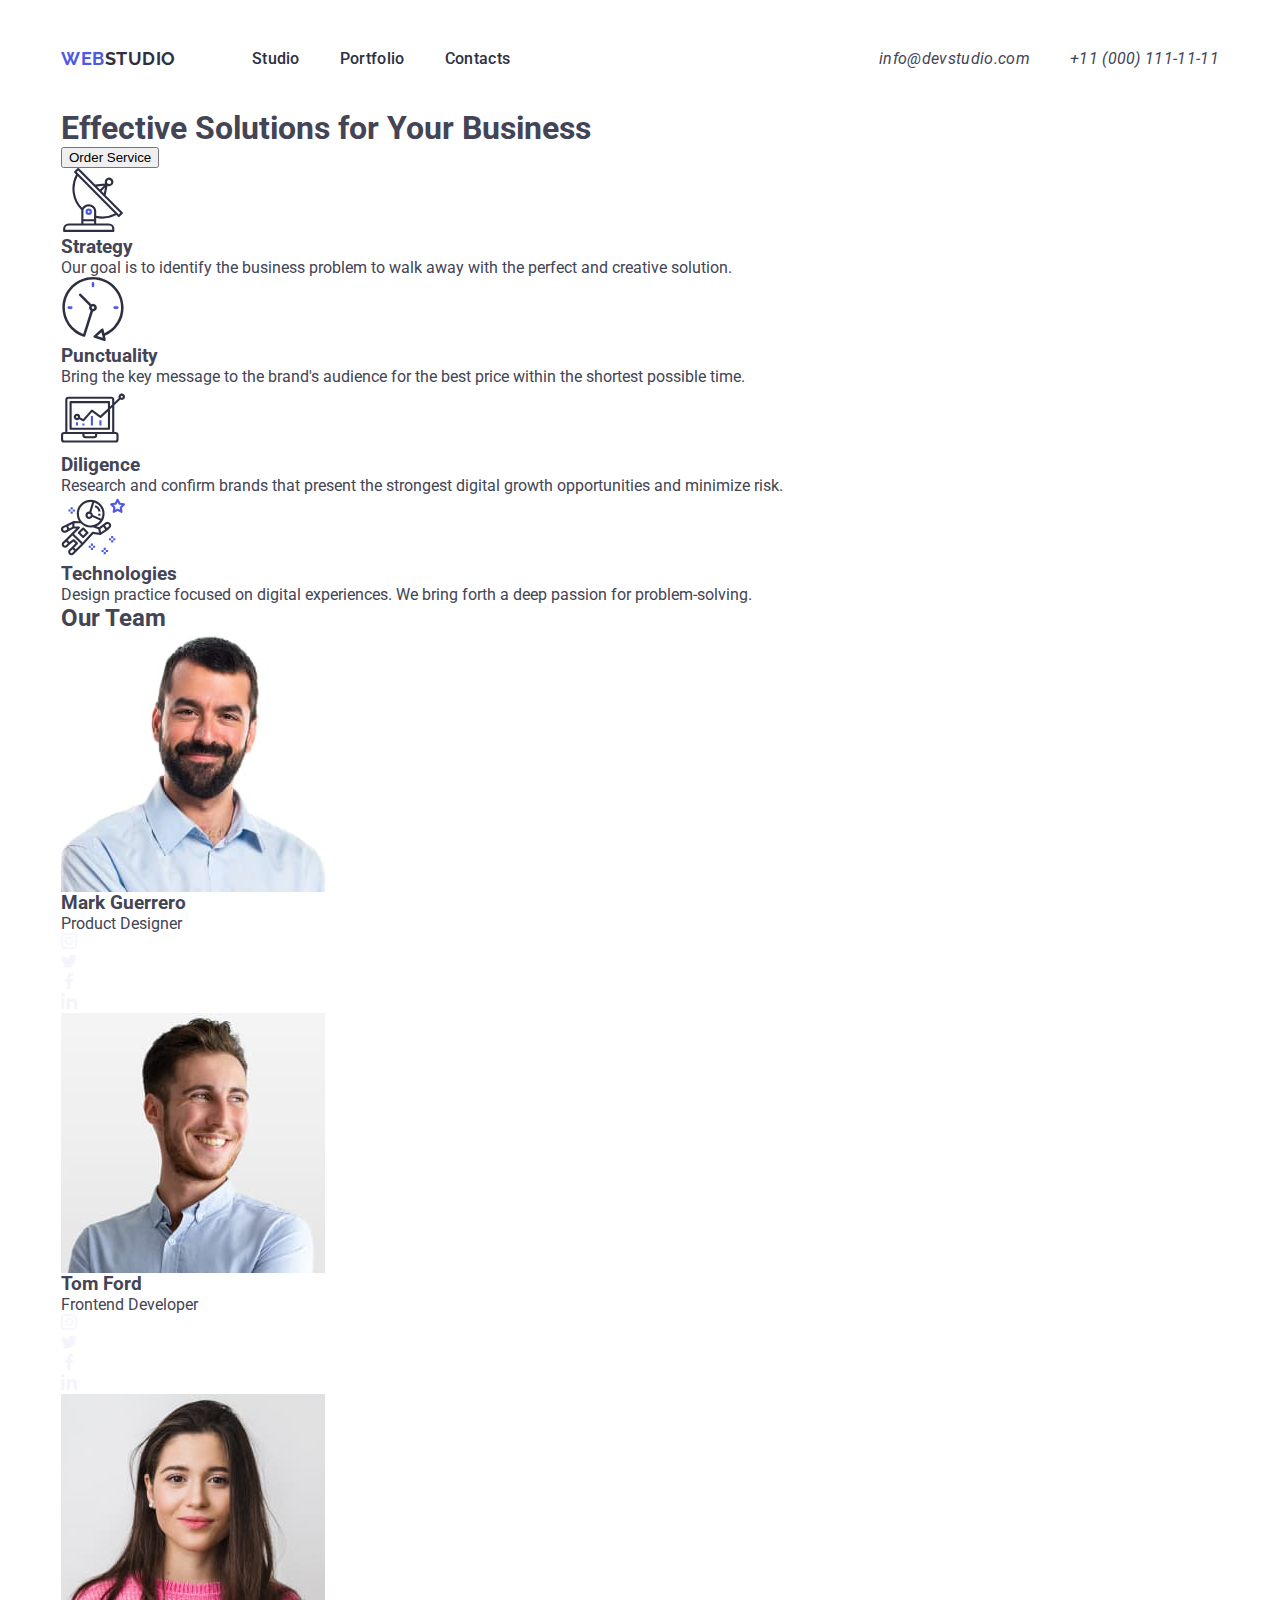
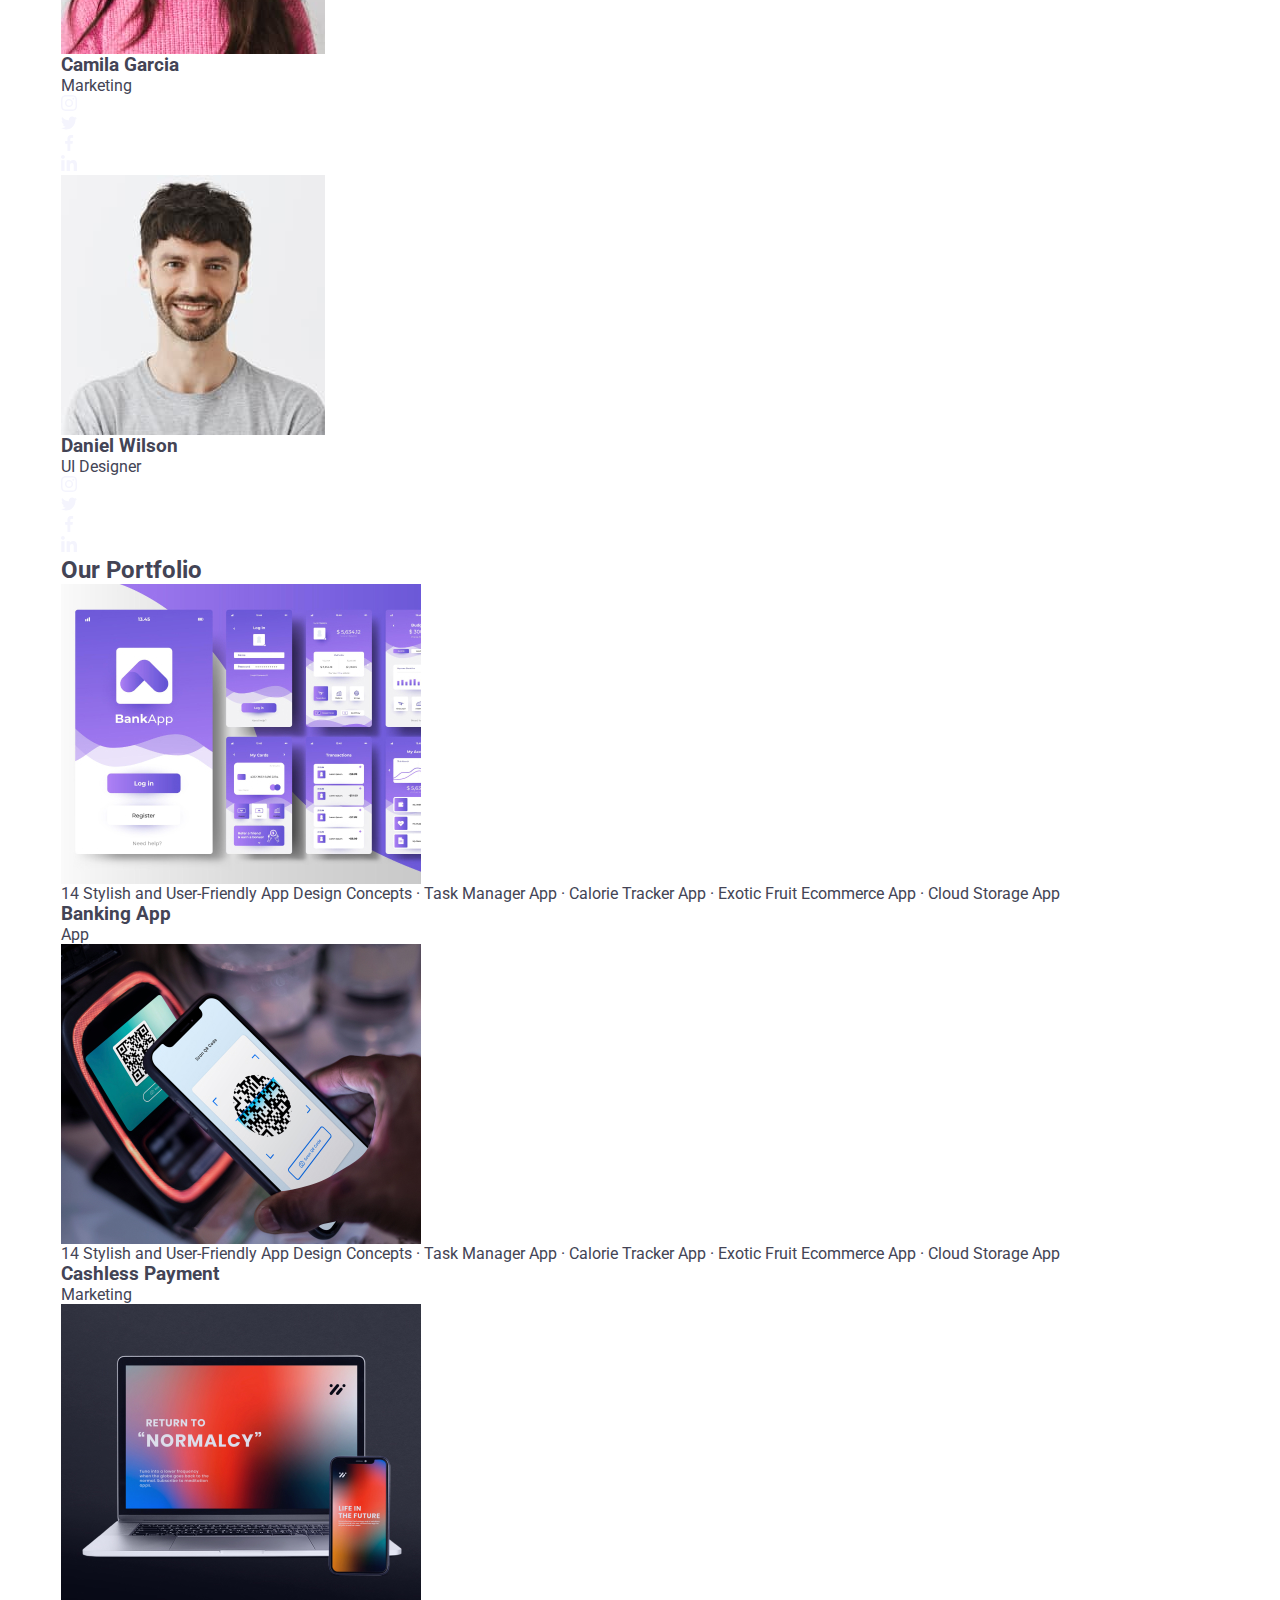
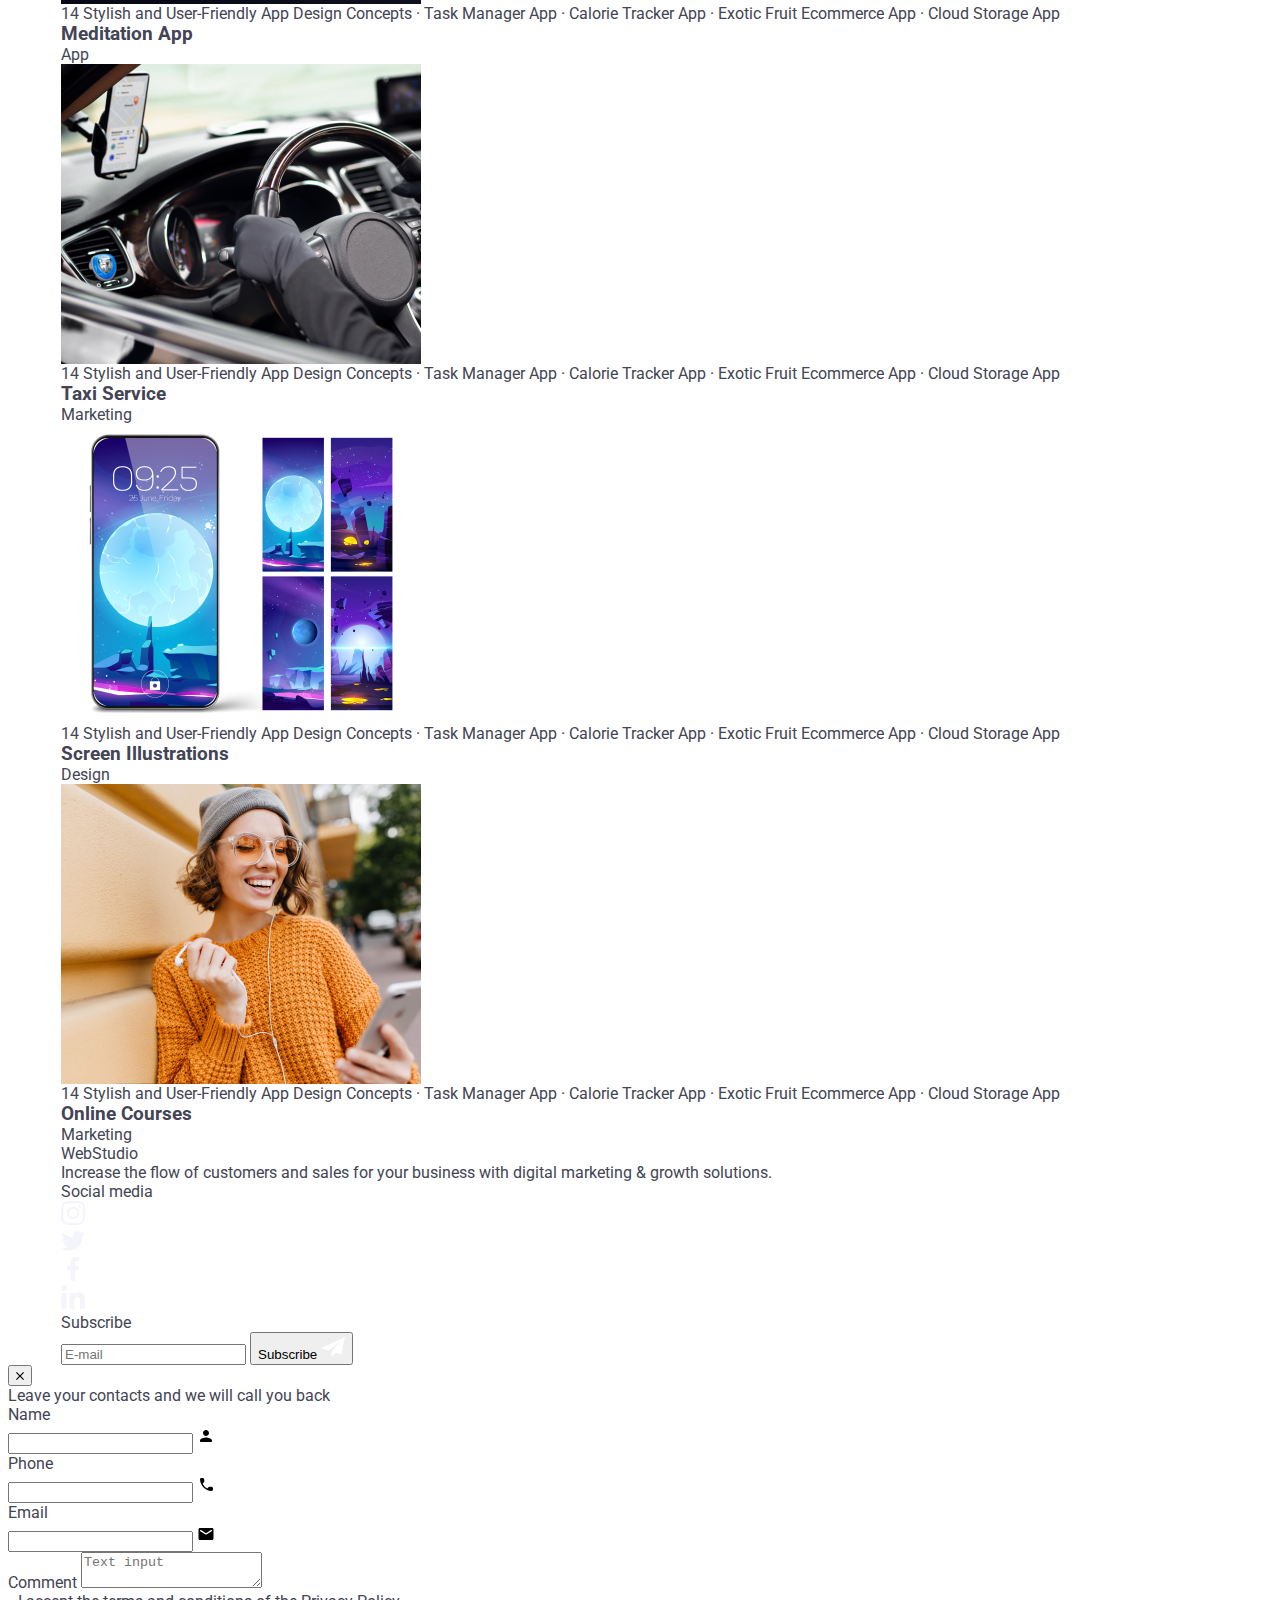
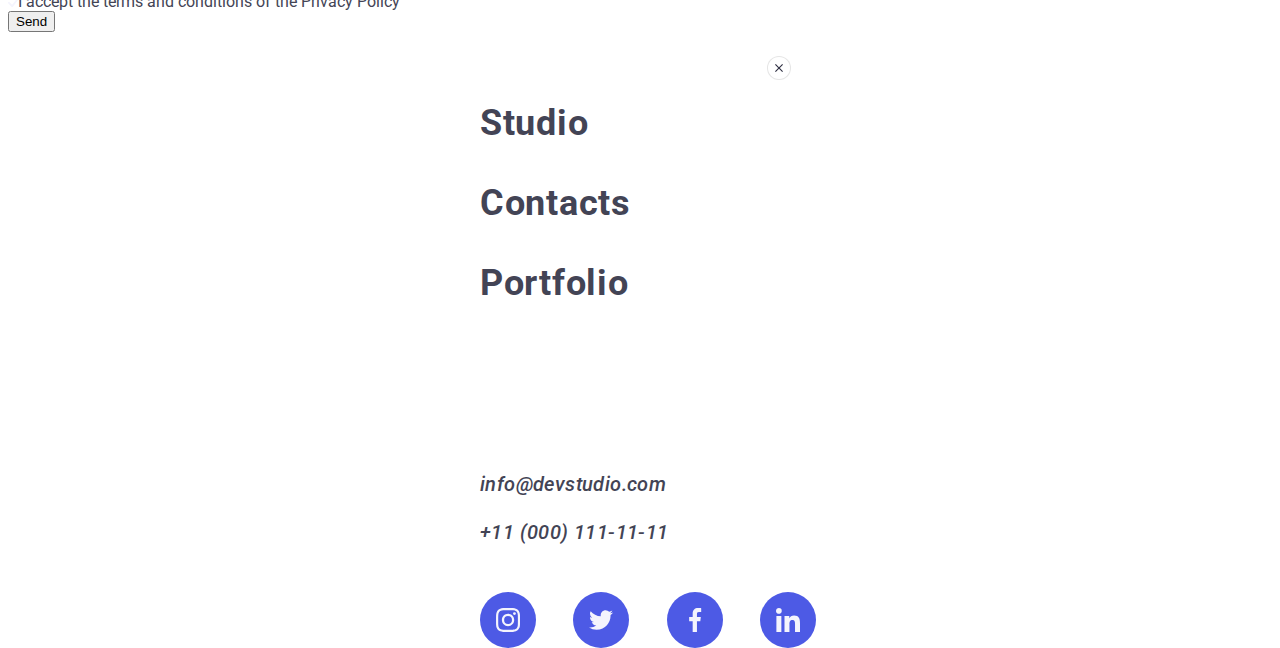
==== commit 846836b9: "h" ====
--- a/index.html
+++ b/index.html
@@ -484,7 +484,7 @@
             </form>
         </div>
     </div>
-    <div class="mobile-menu">
+    <div class="mobile-menu.is-open">
         <div class="container cont-mob-menu">
             <button class="mobile-close-icon" type="button">
                 <svg class="close-icon-mob" height="8" width="8">
@@ -497,6 +497,42 @@
                 <li class="item-mobile"><a href="" class="item-mobile-link">Contacts</a></li>
                 <li class="item-mobile"><a href="" class="item-mobile-link">Portfolio</a></li>
             </ul>
+            <address class="contact-mob">
+                <ul class="contact-list-mob">
+                    <li><a class="contact-link-mob" href="mailto:info@devstudio.com">info@devstudio.com</a></li>
+                    <li><a class="contact-link-mob" href="tel:+110001111111">+11 (000) 111-11-11</a></li>
+                </ul>
+            </address>
+            <ul class="mob-menu-social-list">
+                <li class="mob-menu-social-item">
+                    <a class="mob-menu-social-link" href="">
+                        <svg class="mob-menu-social-icon" width="24" height="24">
+                            <use href="./images/social.svg#instagram"></use>
+                        </svg>
+                    </a>
+                </li>
+                <li class="mob-menu-social-item">
+                    <a class="mob-menu-social-link" href="">
+                        <svg class="mob-menu-social-icon" width="24" height="24">
+                            <use href="./images/social.svg#twitter"></use>
+                        </svg>
+                    </a>
+                </li>
+                <li class="mob-menu-social-item">
+                    <a class="mob-menu-social-link" href="">
+                        <svg class="mob-menu-social-icon" width="24" height="24">
+                            <use href="./images/social.svg#facebook"></use>
+                        </svg>
+                    </a>
+                </li>
+                <li class="mob-menu-social-item">
+                    <a class="mob-menu-social-link" href="">
+                        <svg class="mob-menu-social-icon" width="24" height="24">
+                            <use href="./images/social.svg#linkedin"></use>
+                        </svg>
+                    </a>
+                </li>
+            </ul>
         </div>
     </div>
 </body>
--- a/css/styles.css
+++ b/css/styles.css
@@ -225,11 +225,12 @@
     transition: transform 250ms;
 }
 
-.mobile-menu .is-open {
+.mobile-menu.is-open {
     transform: translateX(0%);
 }
 
 .cont-mob-menu {
+    max-width: 320px;
     padding-top: 72px;
     position: relative;
 }
@@ -283,4 +284,62 @@
 .item-mobile-link:hover, 
 .item-mobile-link:focus {
     color: #404bbf;
+}
+
+.contact-mob {}
+
+.contact-list-mob {
+    margin-top: 168px;
+    display: flex;
+    flex-direction: column;
+    gap: 24px;
+}
+
+.contact-list-mob :hover,
+.contact-list-mob :focus {
+    color: #404bbf;
+}
+
+.contact-link-mob {
+    font-family: "Roboto", sans-serif;
+    font-weight: 500;
+    font-size: 20px;
+    line-height: 1.2;
+    letter-spacing: 0.02em;
+}
+
+.mob-menu-social-list {
+    display: flex;
+    gap: 40px;
+    width: 100%;
+    justify-content: space-between;
+    margin-top: 48px;
+}
+
+.mob-menu-social-item {
+    width: 40px;
+    height: 40px;
+
+}
+
+.mob-menu-social-link {
+    display: flex;
+    align-items: center;
+    justify-content: center;
+    width: 100%;
+    height: 100%;
+    border-radius: 50%;
+    padding: 8px;
+    background-color: #4d5ae5;
+    transform: background-color;
+    transition: background-color 250ms cubic-bezier(0.4, 0, 0.2, 1);
+}
+
+.mob-menu-social-link :hover,
+.mob-menu-social-link :focus {
+    background-color: #31d0aa;
+}
+
+.mob-menu-social-icon {
+    fill: #f4f4fd;
 }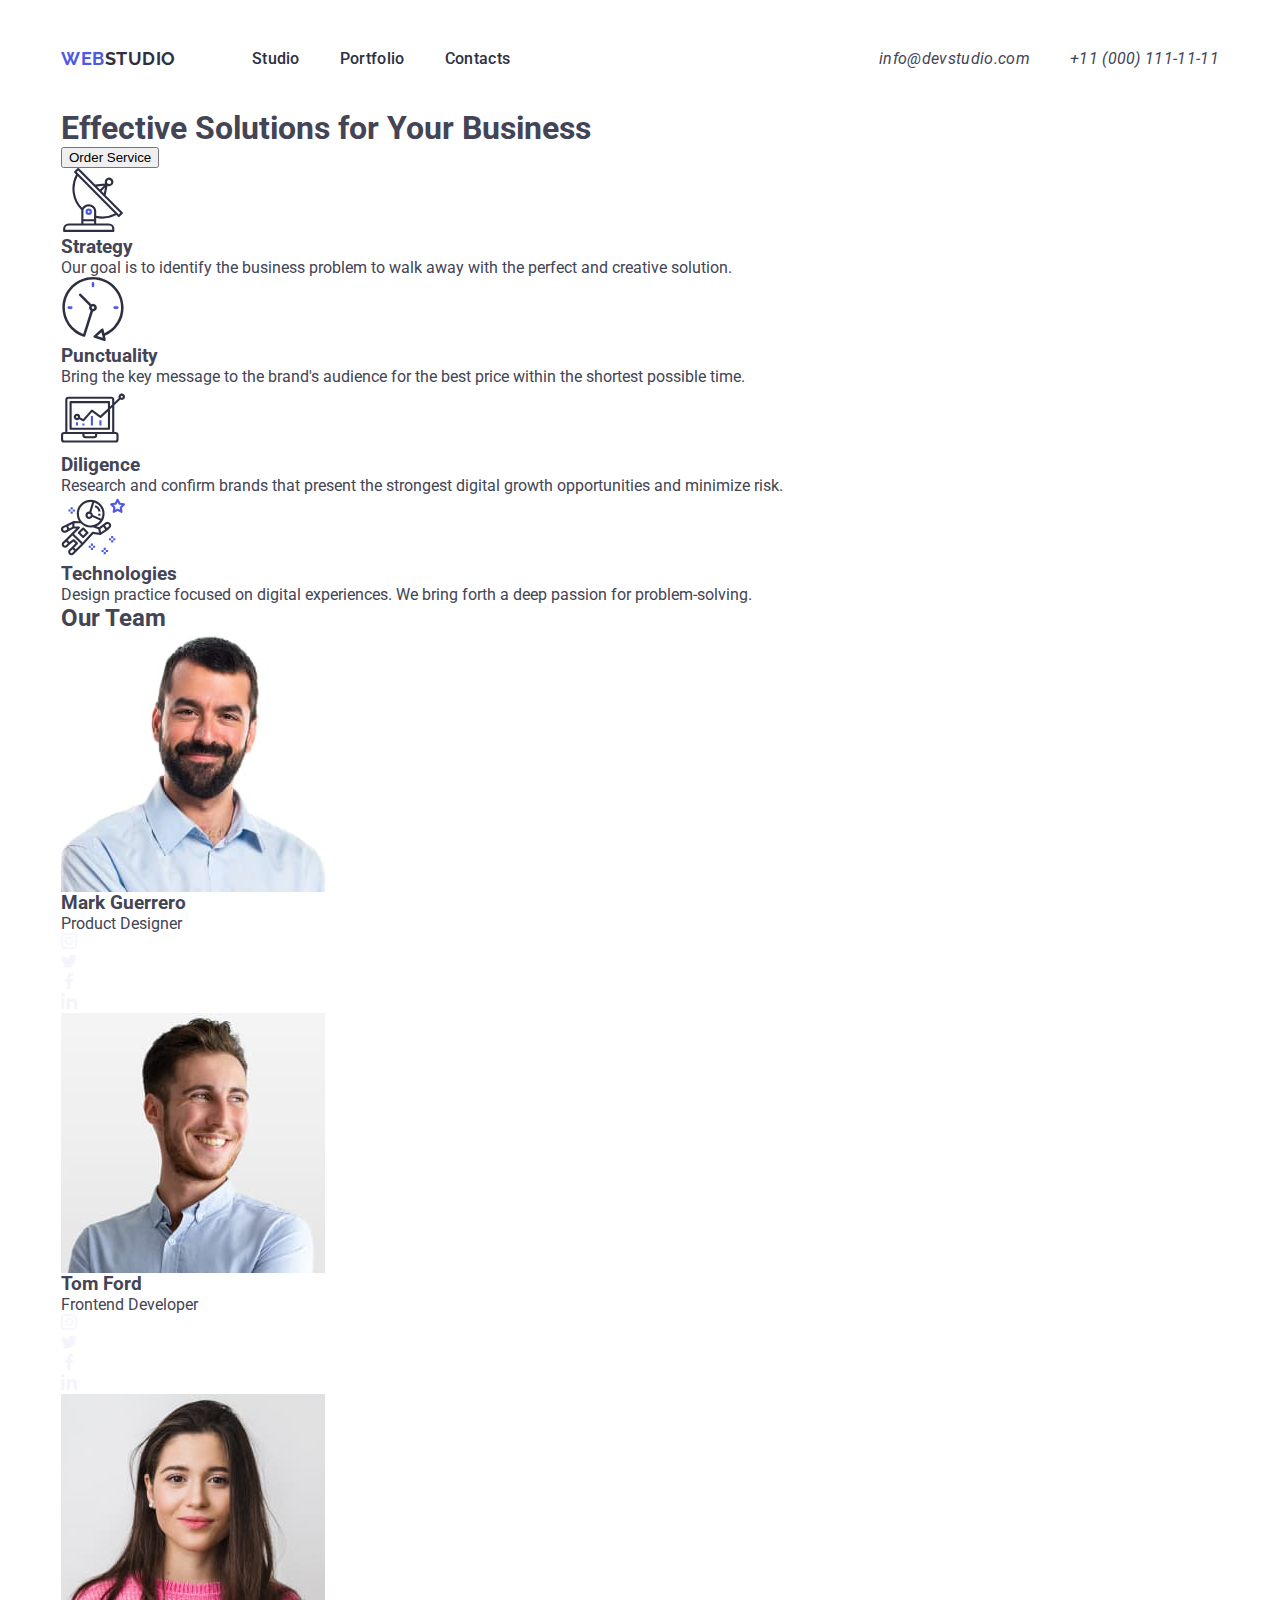
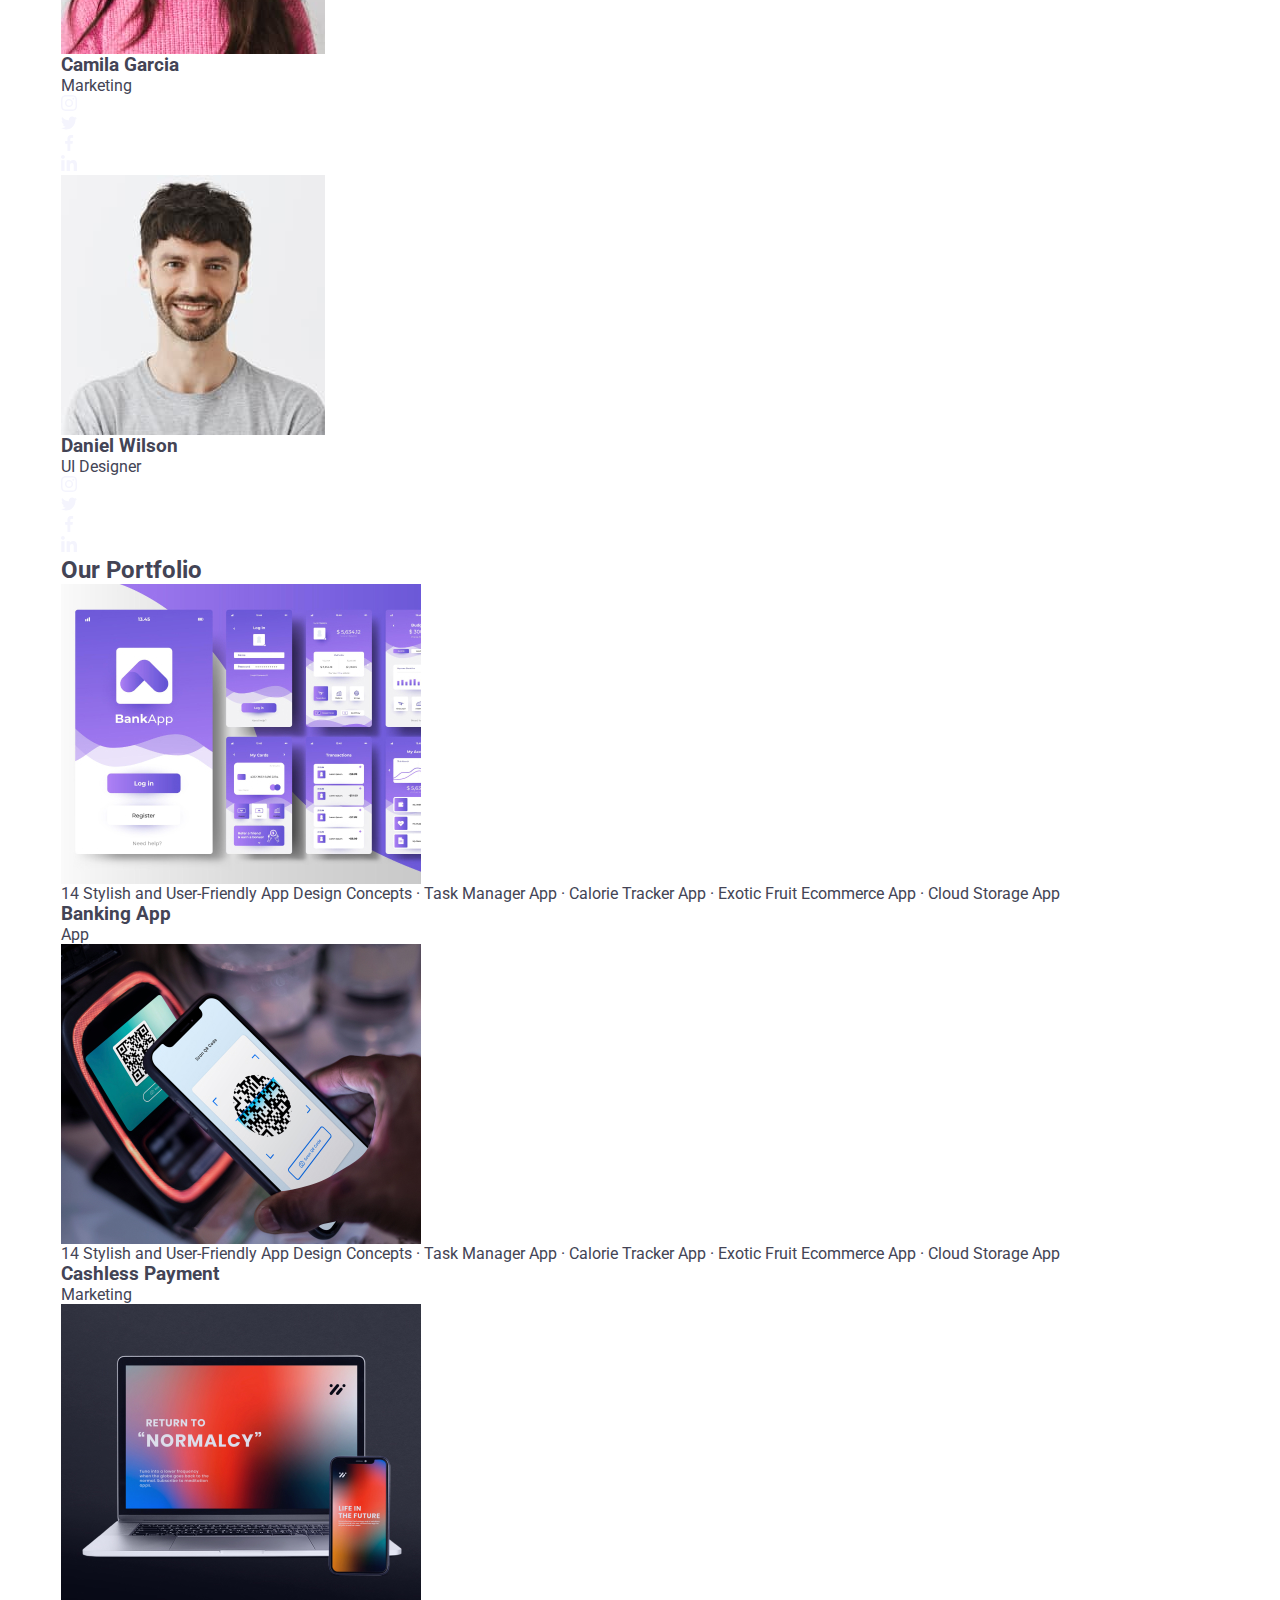
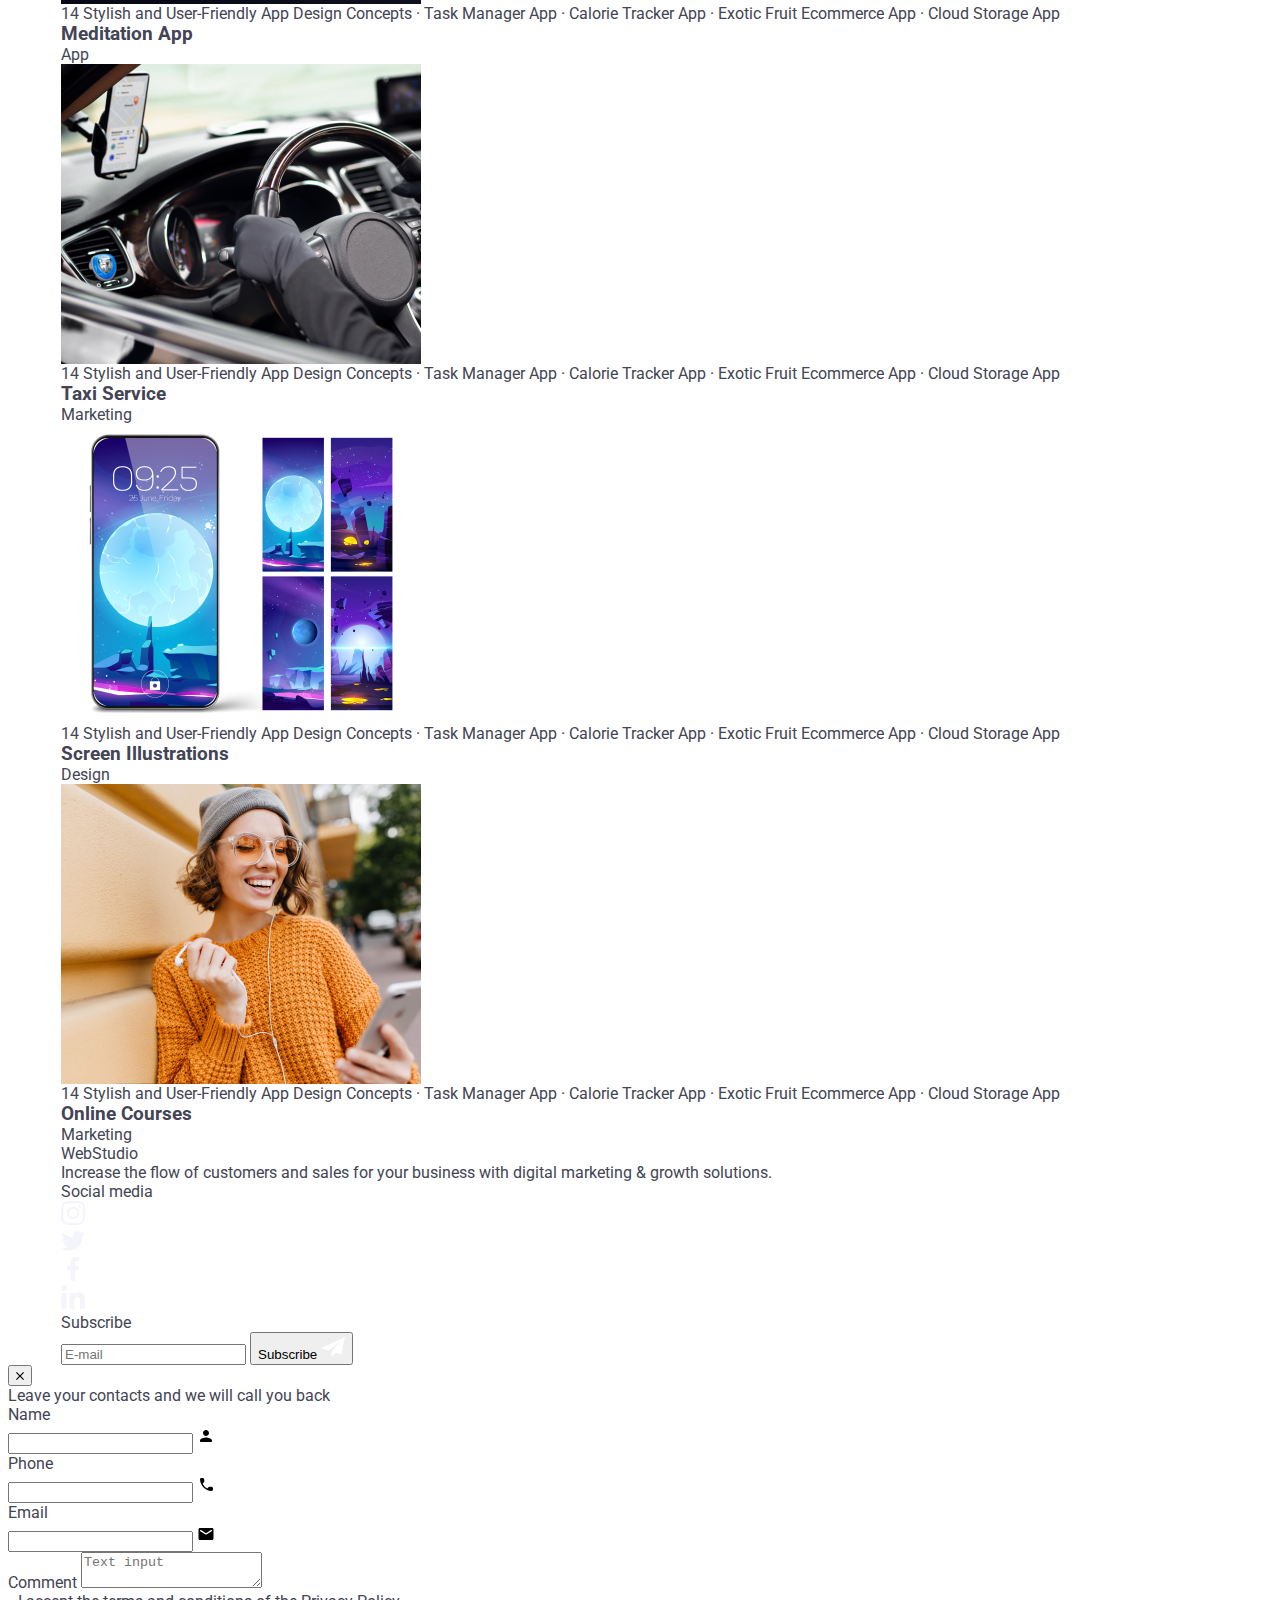
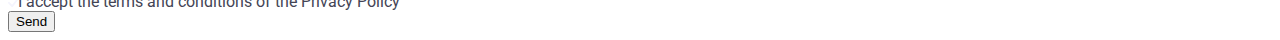
==== commit ab479983: "j" ====
--- a/index.html
+++ b/index.html
@@ -484,7 +484,7 @@
             </form>
         </div>
     </div>
-    <div class="mobile-menu.is-open">
+    <div class="mobile-menu">
         <div class="container cont-mob-menu">
             <button class="mobile-close-icon" type="button">
                 <svg class="close-icon-mob" height="8" width="8">
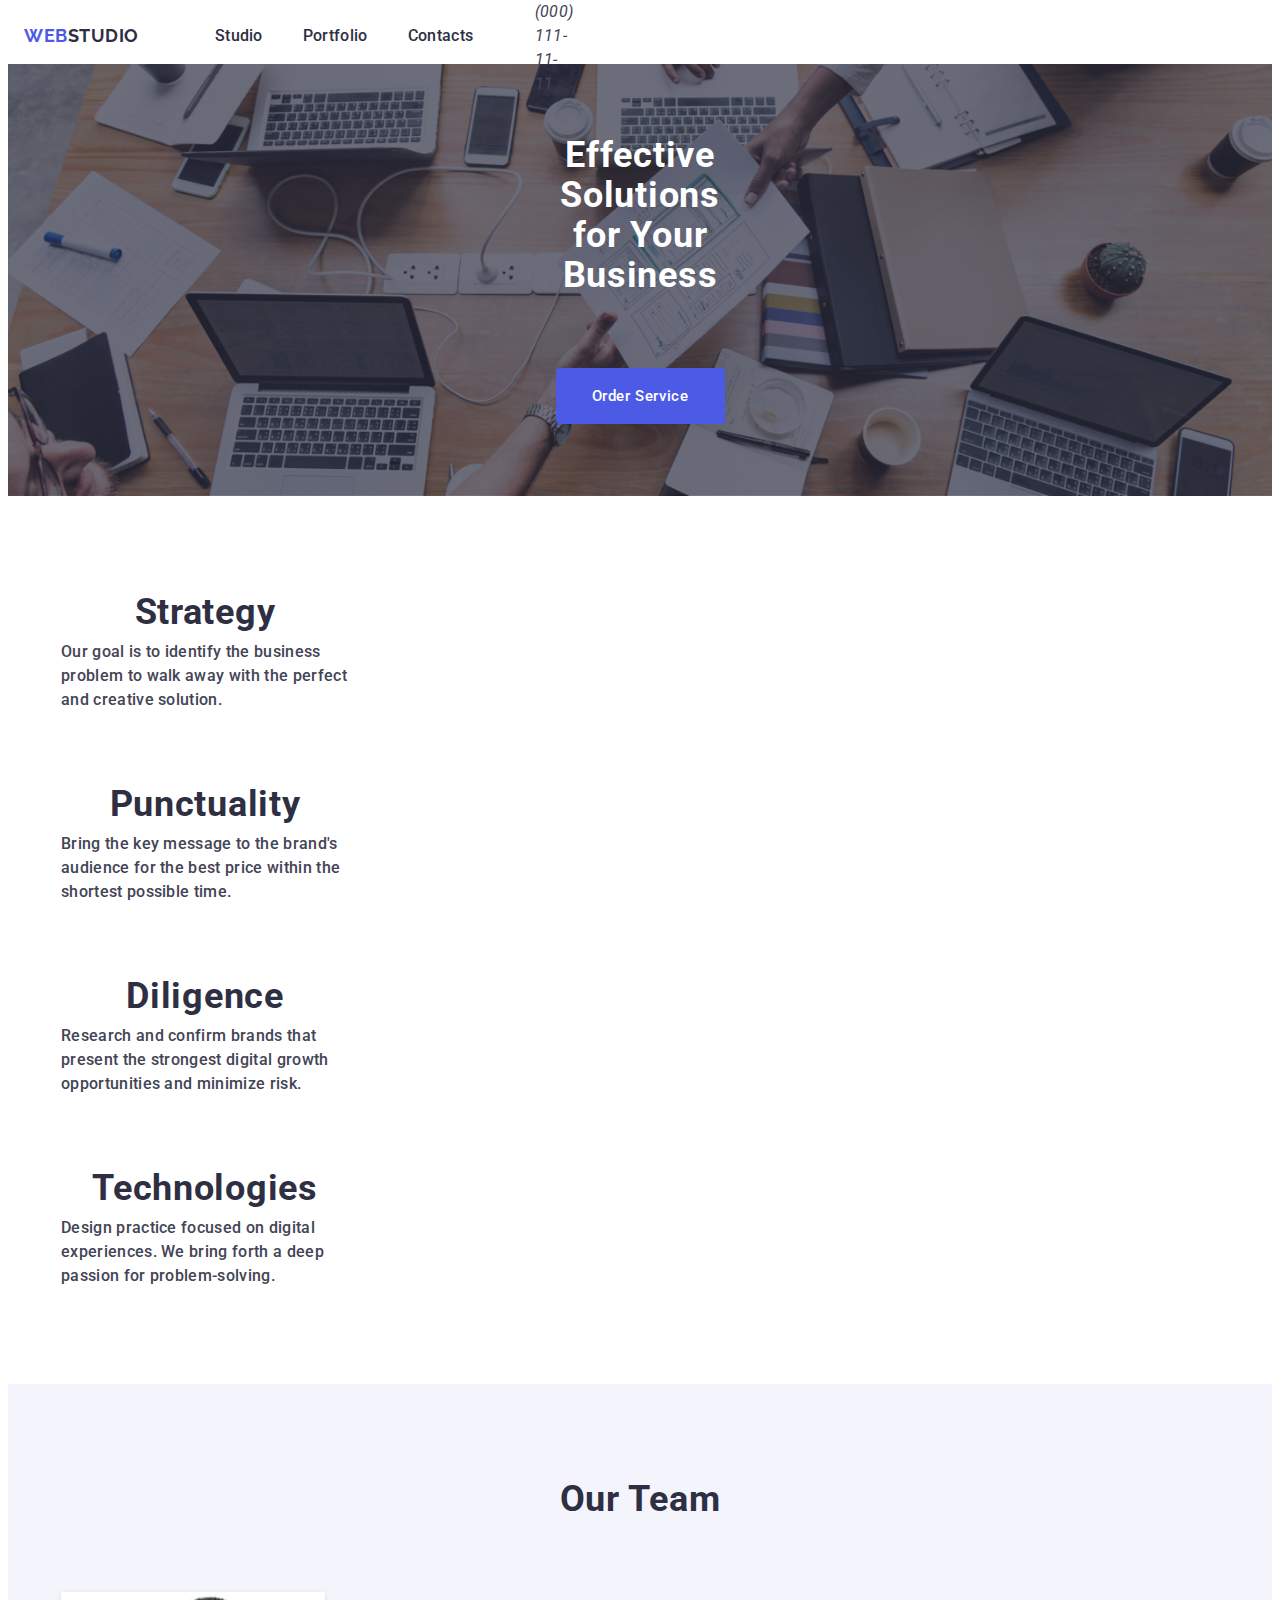
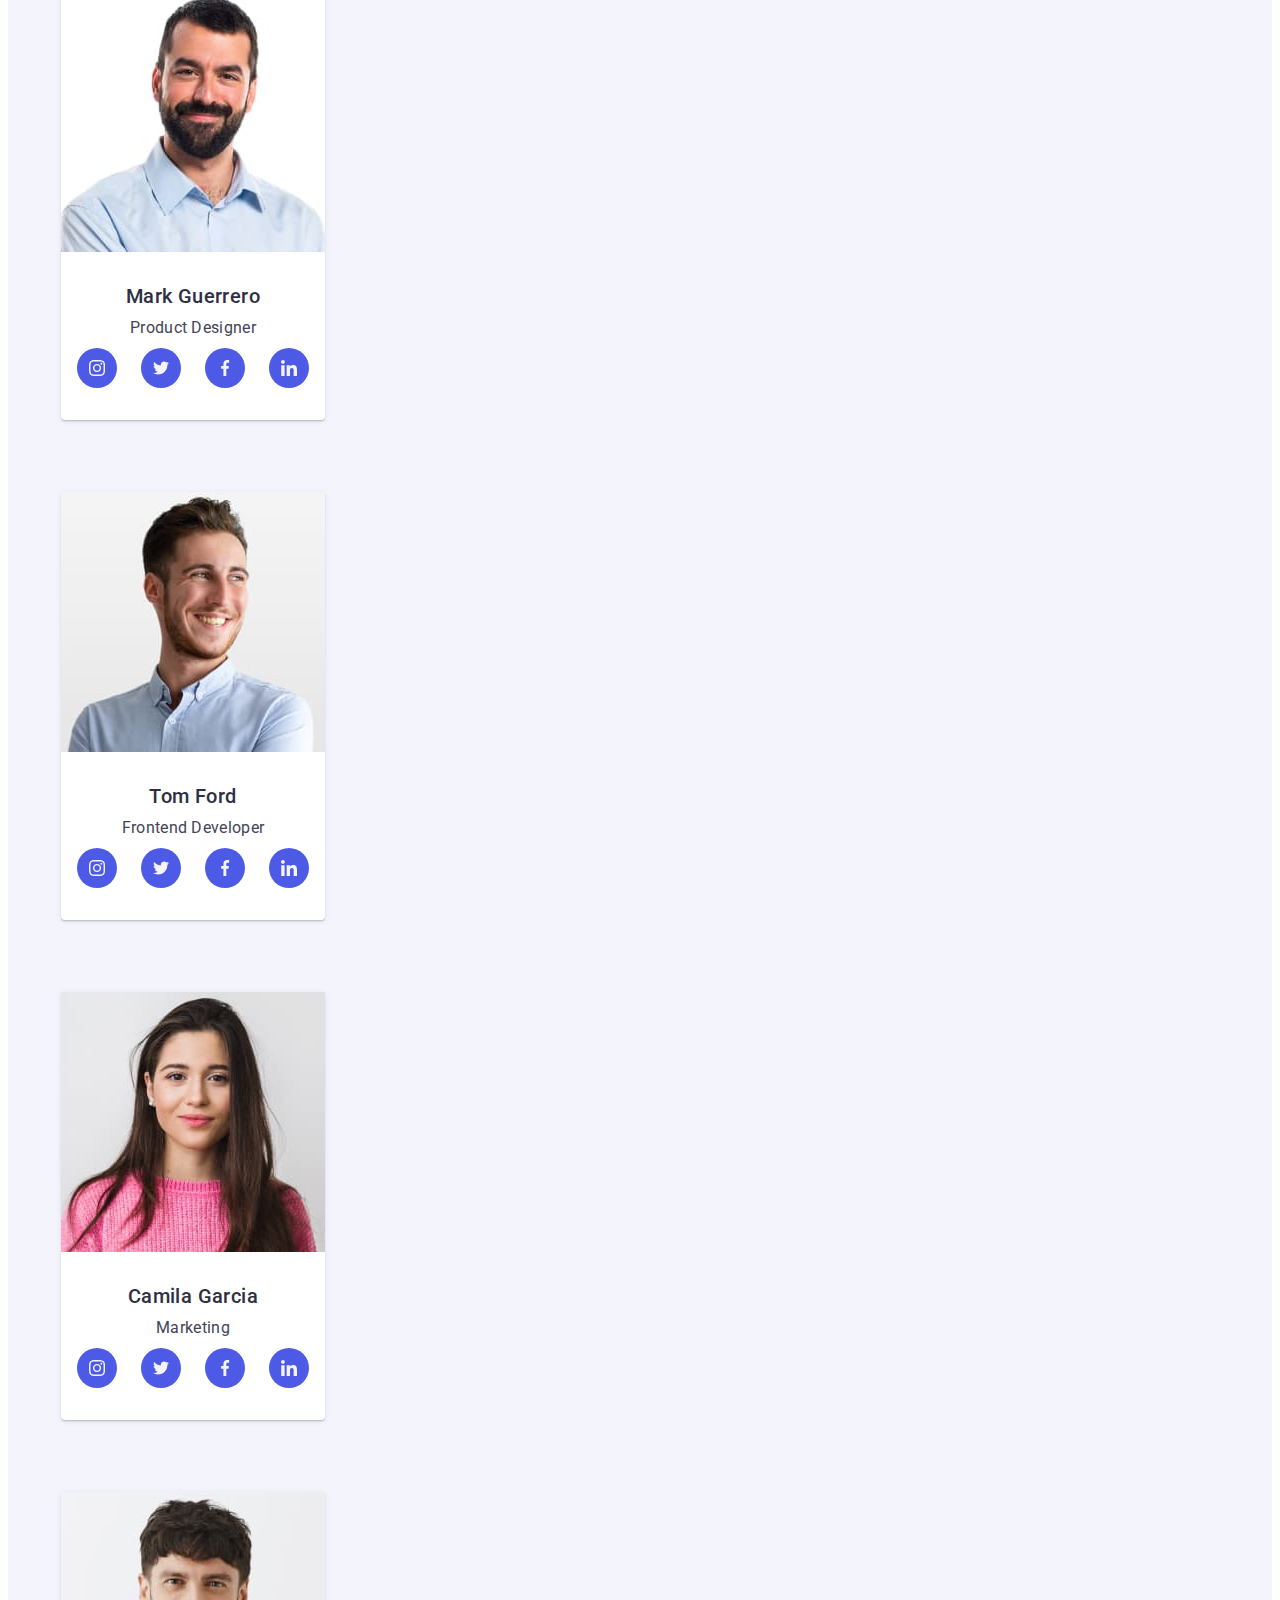
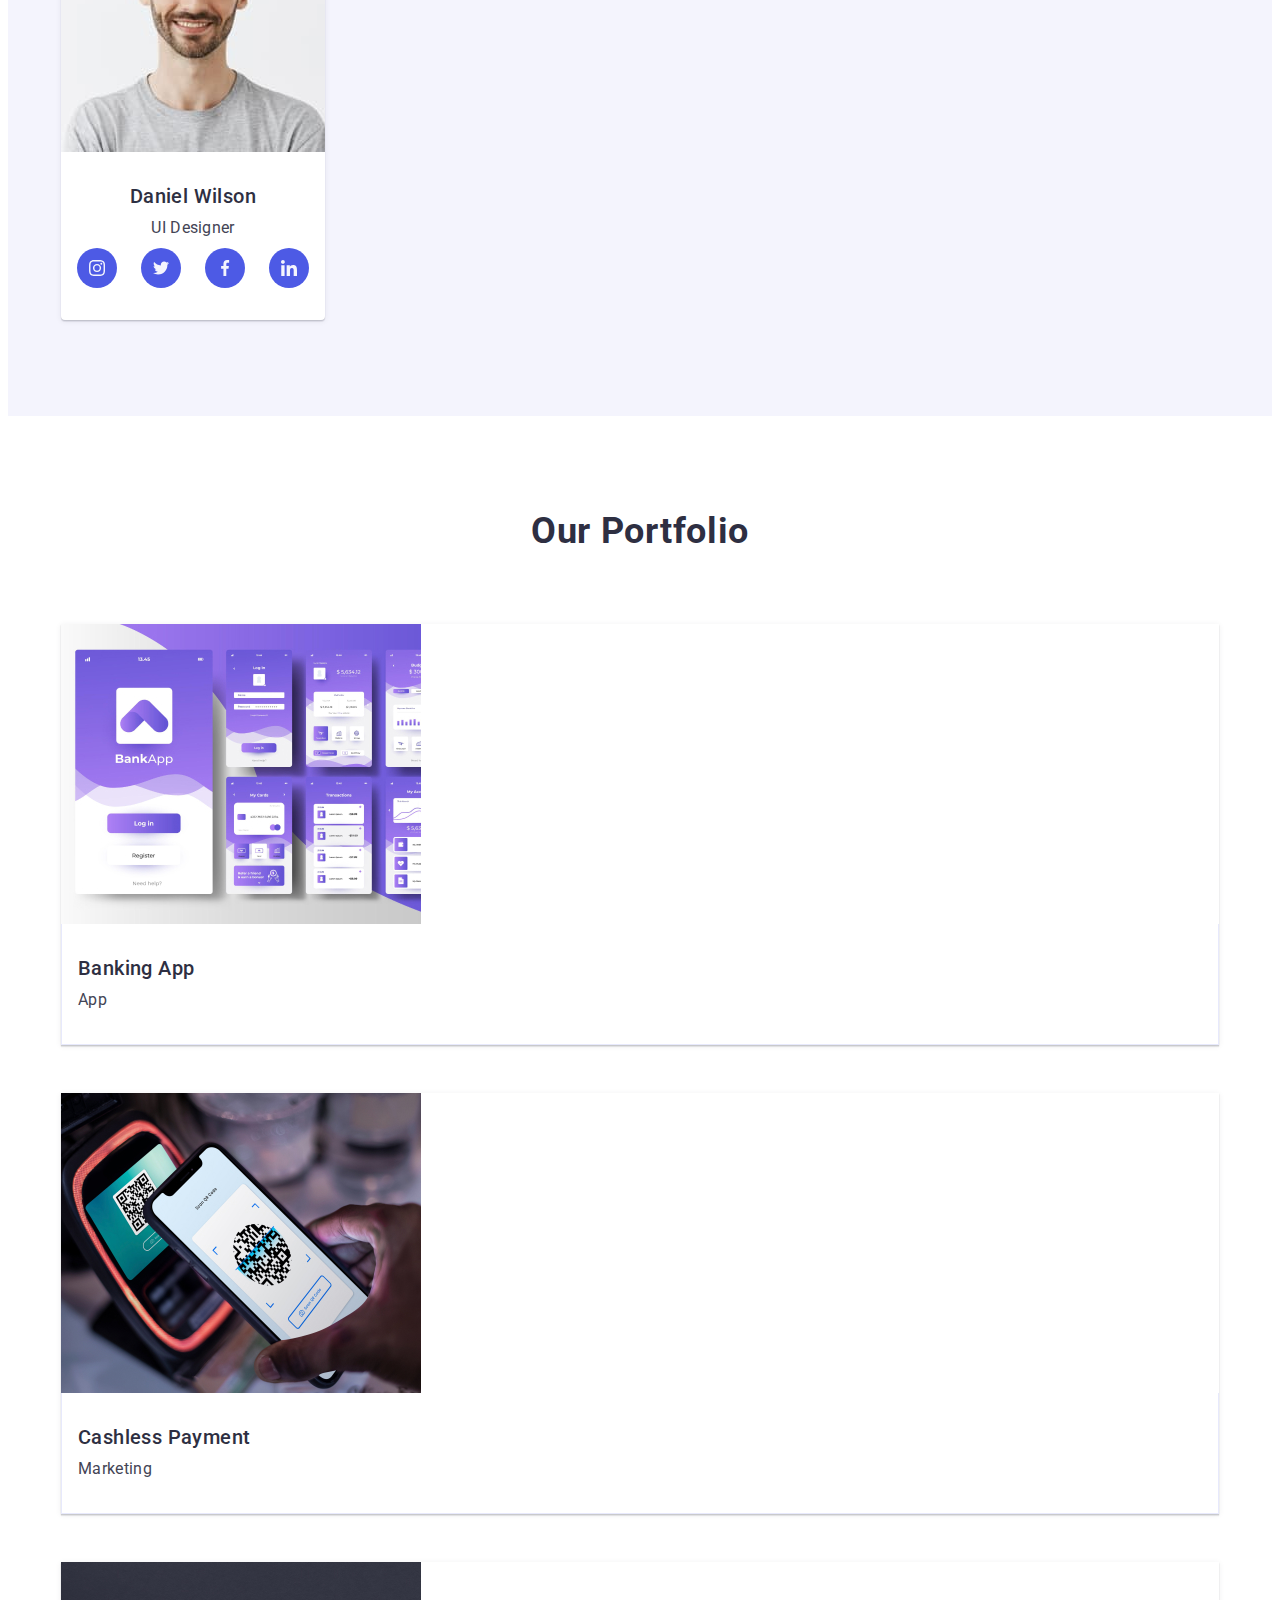
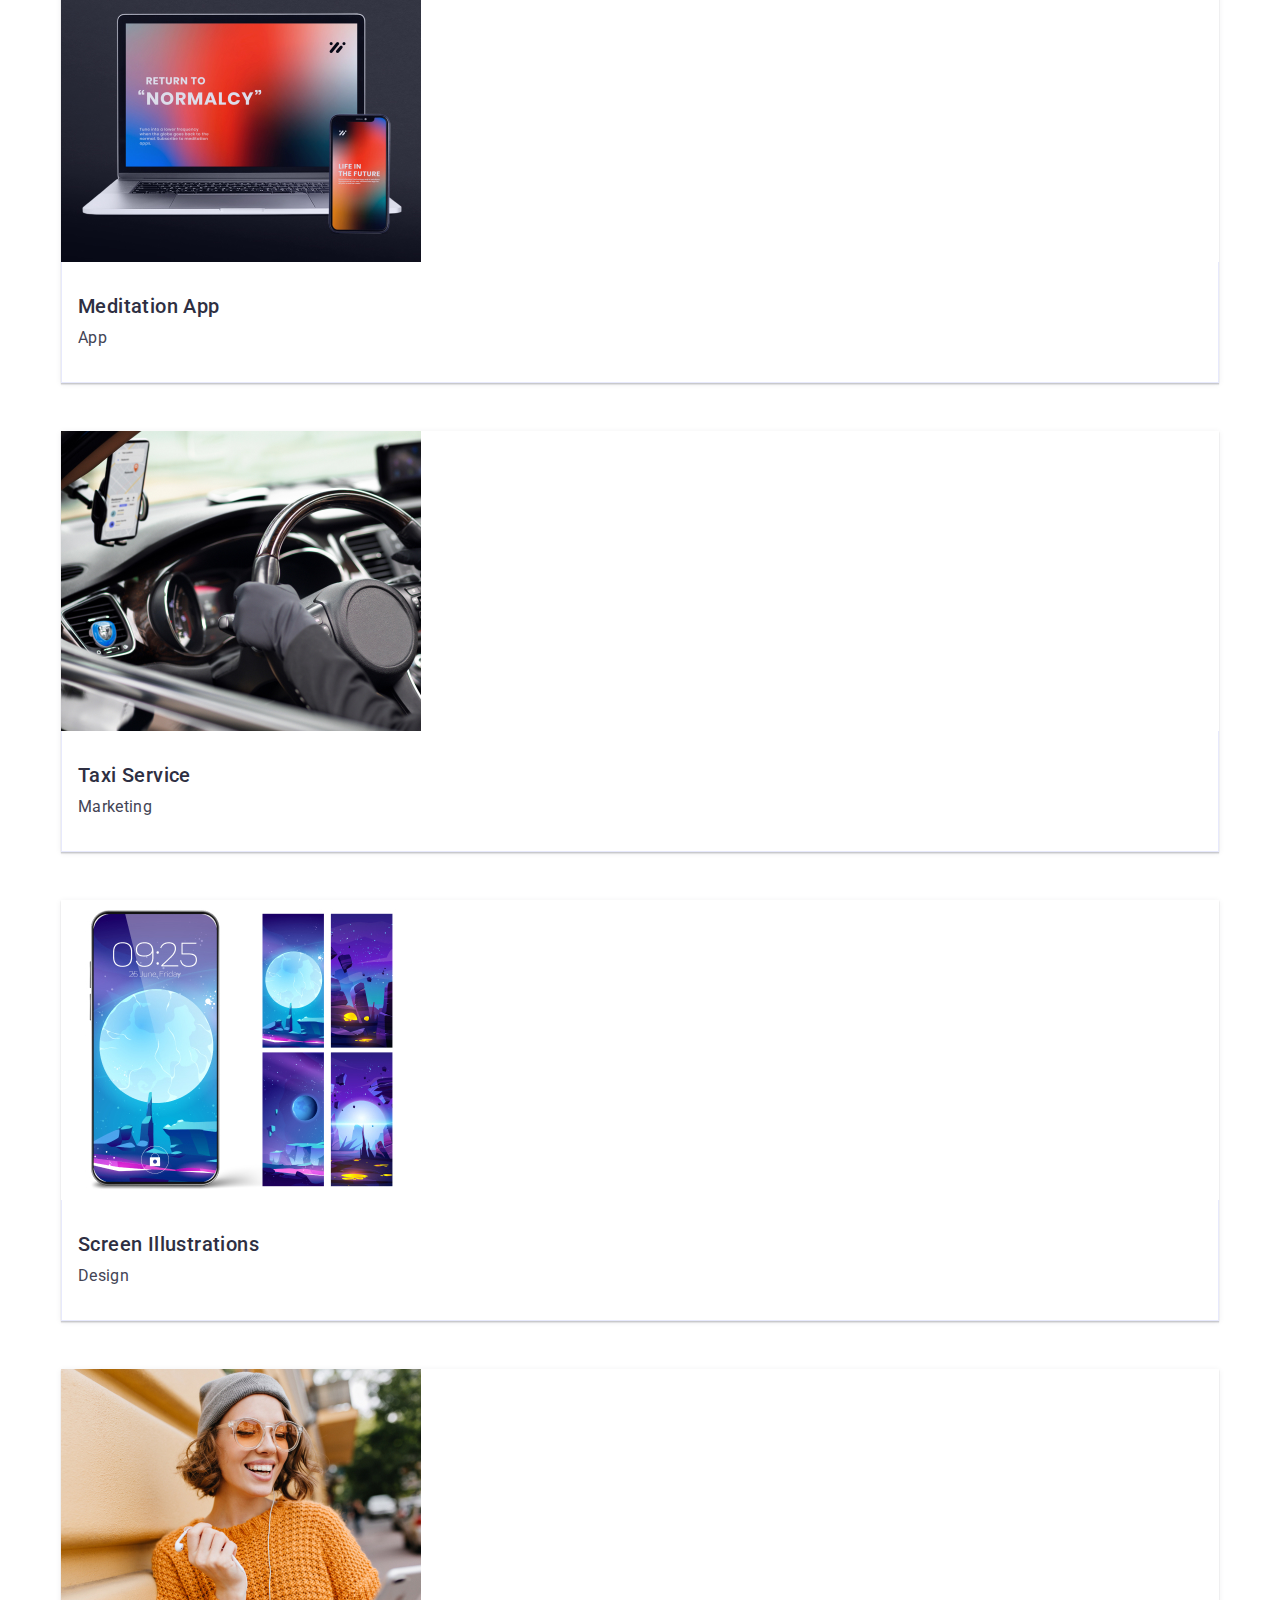
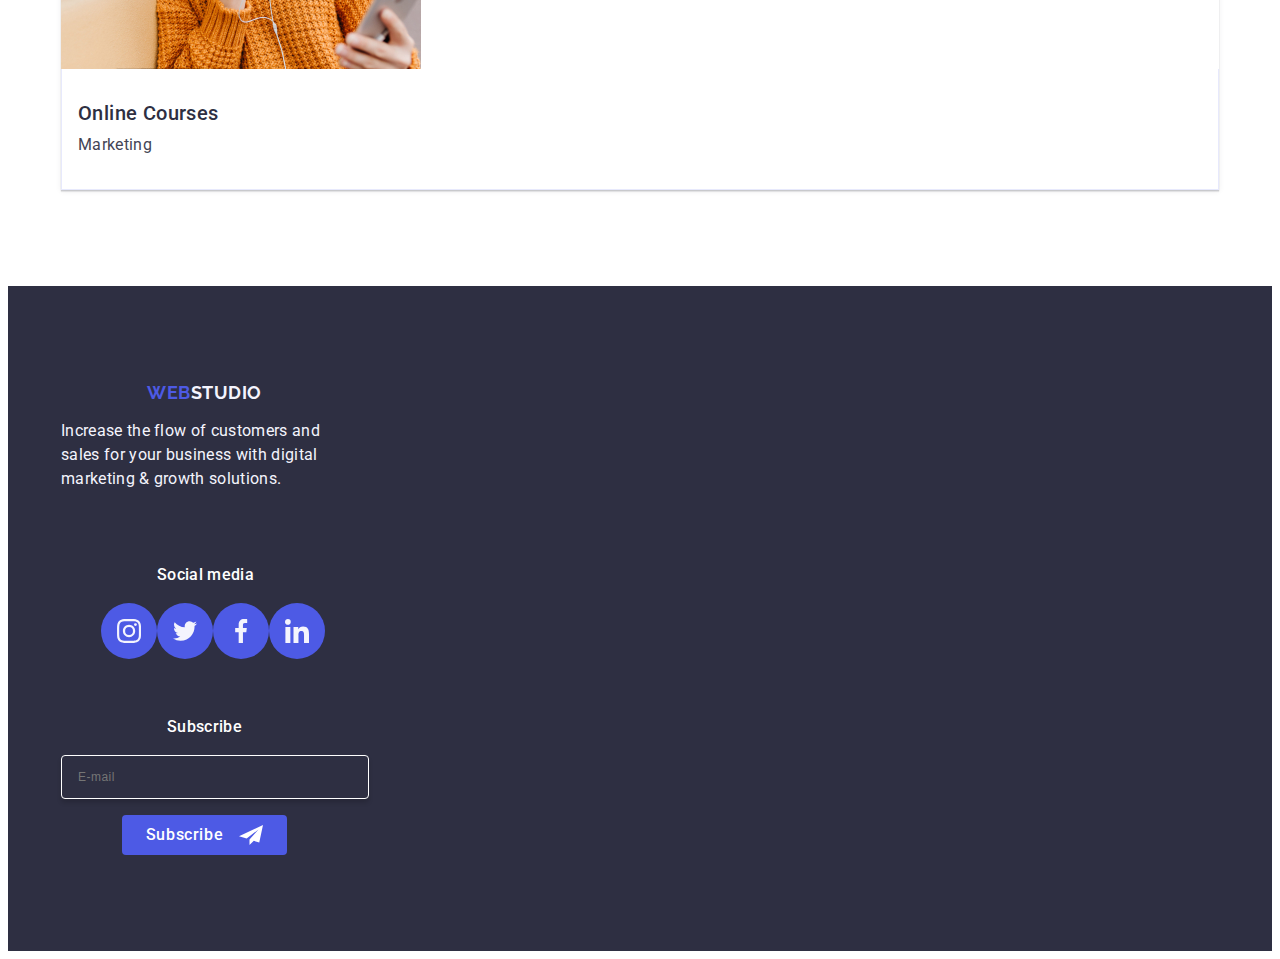
==== commit b9729304: "f" ====
--- a/index.html
+++ b/index.html
@@ -286,7 +286,7 @@
             <ul class="portfolio-first">
                 <li class="port-images">
                 <div class="img-relative">
-                    <img src="./images/our-portfolio/banking-app.jpg" alt="Banking App" width="360" height="300">
+                    <img src="./images/our-portfolio/banking-app.jpg" class="port-img" alt="Banking App" width="360" height="300">
                     <p class="overlay">
                         14 Stylish and User-Friendly App Design Concepts · Task
                         Manager App · Calorie Tracker App · Exotic Fruit Ecommerce App
@@ -431,7 +431,7 @@
         </div>
     </footer>
         <!-- #endregion Footer -->
-    <div class="backdrop">
+    <div class="backdrop .is-open">
         <div class="modal">
             <button type="button" class="modal-close">
                 <svg class="icon-close" height="8" width="8">
--- a/css/styles.css
+++ b/css/styles.css
@@ -1,4 +1,4 @@
-
+/* #region main styles */
 body {
     font-family: "Roboto", sans-serif;
     background-color: #ffffff;
@@ -25,7 +25,7 @@
     max-width: 288px;
     margin-left: auto;
     margin-right: auto;
-    padding: 0 15px;
+    padding: 0;
 }
 
 @media screen and (min-width: 768px) {
@@ -70,7 +70,7 @@
     max-width: 100%;
     height: auto;
 }
-
+/* #endregion main styles */
 
 /* #region Header */
 
@@ -86,8 +86,14 @@
 }
 
 .nav-page {
+    width: 320px;
+    height: 56px;
     display: flex;
     align-items: center;
+}
+
+@media screen {
+    
 }
 
 .contact-list {
@@ -156,7 +162,7 @@
     stroke: #2F2F37;
     padding: 0;
     line-height: 0;
-
+    
 }
 
 @media screen and (min-width: 768px) {
@@ -166,14 +172,29 @@
 }
 
 .header-cont {
+    margin-left: 16px;
+    margin-right: 16px;
+    margin-top: 0;
+    margin-bottom: 0;
+    padding: 0;
+    width: 320px;
+    height: 56px;
     display: flex;
     justify-content: space-between;
     align-items: center;
 }
 
+@media screen {
+    
+}
+
 .header-page { 
-    padding-top: 16px;
-    padding-bottom: 16px;
+    width: 320px;
+    height: 56px;
+}
+
+@media screen {
+    
 }
 
 .logo {
@@ -212,6 +233,736 @@
 
 /* #endregion Header */
 
+/* #region Hero */
+
+.hero {
+    max-width: 1440px;
+    margin-left: auto;
+    margin-right: auto;
+    padding: 72px 0 72px;
+    background-color: #2e2f42;
+    background-repeat: no-repeat;
+    background-position: center;
+    background-size: cover;
+    background-image: linear-gradient(rgba(46, 47, 66, 0.7), rgba(46, 47, 66, 0.7)), url(../images/hero-image.jpg);
+}
+
+.hero-title {
+    font-weight: 700;
+    font-size: 36px;
+    line-height: 1.11;
+    letter-spacing: 0.02em;
+    text-align: center;
+    color: #fff;
+    margin-bottom: 72px;
+    max-width: 216px;
+    margin-left: auto;
+    margin-right: auto;
+} 
+
+@media screen {
+    
+}
+
+.hero-btn {
+    display: block;
+    min-width: 169px;
+    border-radius: 4px;
+    padding: 16px 32px;
+    width: 169px;
+    height: 56px;
+    color: #fff;
+    background: #4d5ae5;
+    border: 0;
+    font-family: "Roboto", sans-serif;
+    font-weight: 500;
+    font-size: 15px;
+    line-height: 1.5;
+    letter-spacing: 0.04em;
+    color: #fff;
+    margin-left: auto;
+    margin-right: auto;
+    transition: background-color 250ms cubic-bezier(0.4, 0, 0.2, 1);
+}
+
+.hero-btn:hover,
+.hero-btn:focus {
+    background: #404bbf;
+}
+
+/* #endregion Hero */
+
+/* #region Section-1*/
+
+.icon-pic {
+    border: 1px solid #8e8f99;
+    border-radius: 4px;
+    width: 264px;
+    height: 112px;
+    margin-bottom: 8px;
+    display: none;
+    align-items: center;
+    justify-content: center;
+    background-color: #f4f4fd;
+}
+
+@media screen {
+    
+}
+
+.section-first-icon {}
+
+.section-first {
+    padding-top: 96px;
+    padding-bottom: 96px;
+}
+
+@media screen {
+    
+}
+
+.section-first .container {
+    height: 696px;
+}
+
+@media screen {
+    
+}
+
+
+.feature-title {
+    margin-bottom: 8px;
+    font-weight: 700;
+    font-size: 36px;
+    line-height: 1.11111;
+    letter-spacing: 0.02em;
+    text-align: center;
+    color: #2e2f42;
+}
+
+@media screen {
+    
+}
+
+.feature-text {
+    font-weight: 500;
+    font-size: 16px;
+    line-height: 1.5;
+    letter-spacing: 0.02em;
+    color: #434455;
+}
+
+@media screen {
+    font-weight: 500
+}
+
+.features {
+    display: flex;
+    flex-direction: column;
+    gap: 72px;
+}
+
+@media screen {
+    
+}
+
+.feature-list {
+    width: 288px;
+    height: 120px;
+}
+
+@media screen {
+    
+}
+
+/* #endregion Section-1*/
+
+/* #region Section-2*/
+
+.section-second {
+    padding: 96px 0 96px;
+    background-color: #F4F4FD
+}
+
+@media screen {
+    
+}
+
+.section-second-title {
+    margin-bottom: 72px;
+    font-weight: 700;
+    font-size: 36px;
+    line-height: 1.11;
+    letter-spacing: 0.02em;
+    text-align: center;
+    color: #2e2f42;
+    text-transform: capitalize
+}
+
+.our-team {
+    width: 264px;
+    gap: 72px;
+    display: flex;
+    flex-direction: column;
+    background-color: #F4F4FD
+}
+
+@media screen {
+    
+}
+
+.photo {
+    box-shadow: 0 2px 1px 0 rgba(46, 47, 66, 0.08), 0 1px 1px 0 rgba(46, 47, 66, 0.16), 0 1px 6px 0 rgba(46, 47, 66, 0.08);
+    border-radius: 0 0 4px 4px;
+    width: 264px;
+    background-color: #FFF
+}
+
+@media screen {
+    width: calc((100% - 72px) / 4);
+}
+
+.card-content {
+    padding: 32px 0 32px;
+}
+
+.personal-name {
+    margin-bottom: 8px;
+    font-weight: 500;
+    font-size: 20px;
+    line-height: 1.2;
+    letter-spacing: 0.02em;
+    text-align: center;
+    color: #2e2f42;
+}
+
+.position {
+    font-weight: 400;
+    font-size: 16px;
+    line-height: 1.5;
+    letter-spacing: 0.02em;
+    text-align: center;
+    color: #434455;
+    margin-bottom: 8px;
+}
+
+.team-social-list {
+    display: flex;
+    width: 100%;
+    justify-content: center;
+    gap: 24px;
+}
+
+.team-social {
+    width: 40px;
+    height: 40px;
+}
+
+.social-link {
+    display: flex;
+    align-items: center;
+    justify-content: center;
+    width: 100%;
+    height: 100%;
+    border-radius: 50%;
+    background-color: #4d5ae5;
+    transform: background-color;
+    transition: background-color 250ms cubic-bezier(0.4, 0, 0.2, 1);
+}
+
+.team-social:hover,
+.team-social:focus {
+    background-color: #404bbf;
+}
+
+.team-social-icon {
+    fill: #f4f4fd;
+}
+
+/* #endregion Section-2*/
+
+/* #region Section-3*/
+
+.section-third {
+    padding: 96px 0 96px 0;
+}
+
+@media screen {
+    
+}
+
+.section-third .container {
+    width: 1158px;
+    padding-left: 15px;
+    padding-right: 15px;
+    margin: 0 auto;
+}
+
+.section-third-title {
+    margin-bottom: 72px;
+    font-weight: 700;
+    font-size: 36px;
+    line-height: 1.11;
+    letter-spacing: 0.02em;
+    text-align: center;
+    color: #2e2f42;
+    text-transform: capitalize
+}
+
+.portfolio-first {
+    flex-wrap: wrap;
+    display: flex;
+    flex-direction: column;
+    row-gap: 48px;
+    column-gap: 48px;
+    background-color: #FFFFFF
+}
+
+.portfolio-first .container-port {
+    padding: 32px 16px;
+    border: 1px solid #e7e9fc;
+    border-top: none;
+}
+
+.port-images {
+    transition: box-shadow 250ms cubic-bezier(0.4, 0, 0.2, 1);
+    box-shadow: 0px 1px 6px rgba(46, 47, 66, 0.08),
+        0px 1px 1px rgba(46, 47, 66, 0.16),
+        0px 2px 1px rgba(46, 47, 66, 0.08);
+}
+
+.portfolio-first:hover .overlay {
+    transform: translateY(0%);
+}
+
+.img-relative {
+    overflow: hidden;
+    position: relative;
+}
+
+.overlay {
+    position: absolute;
+    top: 0;
+    left: 0;
+    padding: 40px 32px;
+    height: 100%;
+    width: 100%;
+    color: #f4f4fd;
+    background-color: #4d5ae5;
+    transform: translateY(100%);
+    transition: transform 250ms cubic-bezier(0.4, 0, 0.2, 1);
+    line-height: 1.5;
+    letter-spacing: 0.02em;
+}
+
+.card-title {
+    margin-bottom: 8px;
+    font-weight: 500;
+    font-size: 20px;
+    line-height: 1.2;
+    letter-spacing: 0.02em;
+    color: #2e2f42;
+}
+
+.card-text {
+    font-weight: 400;
+    font-size: 16px;
+    line-height: 1.5;
+    letter-spacing: 0.02em;
+    color: #434455;
+}
+
+/* #endregion Section-3*/
+
+/* #region Footer */
+
+.footer {
+    margin-left: 0;
+    background-color: #2e2f42;
+    padding: 96px 0;
+    color: #f4f4fd;
+}
+
+.footer .container {
+    display: flex;
+    flex-direction: column;
+}
+
+@media screen {
+    
+}
+
+.webstudio {
+}
+
+@media screen {
+    
+}
+
+.footer-logo {
+    margin-left: 86px;
+    display: inline-block;
+    margin-bottom: 16px;
+    font-family: "Raleway", sans-serif;
+    font-weight: 700;
+    font-size: 18px;
+    line-height: 1.17;
+    letter-spacing: 0.03em;
+    text-transform: uppercase;
+    color: #4d5ae5;
+}
+
+.footer-logo-studio {
+    font-family: "Raleway", sans-serif;
+    font-weight: 700;
+    font-size: 18px;
+    line-height: 1.17;
+    letter-spacing: 0.03em;
+    text-transform: uppercase;
+    color: #f4f4fd;
+}
+
+.foter-text {
+    width: 264px;
+    font-family: "Roboto", sans-serif;
+    font-weight: 400;
+    font-size: 16px;
+    color: #f4f4fd;
+    line-height: 1.5;
+    letter-spacing: 0.02em;
+    margin-bottom: 72px;
+}
+
+@media screen {
+    
+}
+
+.footer-social {
+    margin-bottom: 72px;
+    margin-left: 40px;
+    width: 208px;
+}
+
+.footer-social-text {
+    margin-left: 56px;
+    font-weight: 500;
+    margin-bottom: 16px;
+    line-height: 1.5;
+    letter-spacing: 0.02em;
+    color: #ffffff;
+}
+
+.footer-social-list {
+    display: flex;
+    gap: 16px;
+    width: 100%;
+    justify-content: space-between;
+}
+
+.footer-social-item {
+    width: 40px;
+    height: 40px;
+}
+
+.footer-social-link :hover,
+.footer-social-link :focus {
+    background-color: #31d0aa;
+}
+
+.footer-social-link {
+    display: flex;
+    align-items: center;
+    justify-content: center;
+    width: 100%;
+    height: 100%;
+    border-radius: 50%;
+    padding: 8px;
+    background-color: #4d5ae5;
+    transform: background-color;
+    transition: background-color 250ms cubic-bezier(0.4, 0, 0.2, 1);
+}
+
+.footer-social-icon {
+    fill: #f4f4fd;
+}
+
+.footer-form {
+
+}
+
+.input-email {
+    outline: none;
+    width: 288px;
+    height: 40px;
+    border: 1px solid #ffffff;
+    background-color: transparent;
+    font-size: 12px;
+    line-height: 2;
+    letter-spacing: 0.04em;
+    padding-left: 16px;
+    box-shadow: 0px 4px 4px rgba(0, 0, 0, 0.15);
+    border-radius: 4px;
+    color: #ffffff;
+}
+
+.subscribe-footer {
+    margin-left: 106px;
+    margin-bottom: 16px;
+    font-weight: 500;
+    font-size: 16px;
+    line-height: 1.5;
+    letter-spacing: 0.02em;
+    color: #ffffff;
+}
+
+.form-footer {
+    
+}
+
+.footer-label {
+}
+
+.footer-btn {
+    margin-top: 16px;
+    margin-left: 61px;
+    min-width: 165px;
+    height: 40px;
+    display: flex;
+    justify-content: center;
+    align-items: center;
+    font-family: "Roboto", sans-serif;
+    font-size: 16px;
+    font-weight: 500;
+    line-height: 1.5;
+    letter-spacing: 0.04em;
+    color: #ffffff;
+    cursor: pointer;
+    background-color: #4d5ae5;
+    border: none;
+    border-radius: 4px;
+}
+
+.footer-btn-icon {
+    margin-left: 16px;
+    fill: #fff;
+}
+
+/* #endregion Footer */
+
+/* #region Backdrop */
+
+.backdrop {
+    position: fixed;
+    top: 0;
+    left: 0;
+    width: 100%;
+    height: 100%;
+    background-color: rgba(46, 47, 66, 0.4);
+    opacity: 0;
+    visibility: hidden;
+    pointer-events: none;
+    transition: opacity 250ms cubic-bezier(0.4, 0, 0.2, 1), visibility 250ms cubic-bezier(0.4, 0, 0.2, 1);
+}
+
+.backdrop.is-open {
+    opacity: 1;
+    visibility: visible;
+    pointer-events: auto;
+}
+
+.modal {
+    padding: 72px 16px 16px 16px;
+    position: absolute;
+    top: 50%;
+    left: 50%;
+    transform: translate(-50%, -50%);
+    border-radius: 4px;
+    width: 288px;
+    min-height: 623px;
+    box-shadow: 0 1px 1px 0 rgba(0, 0, 0, 0.14), 0 1px 3px 0 rgba(0, 0, 0, 0.12), 0 2px 1px 0 rgba(0, 0, 0, 0.2);
+    transition: transform 250ms cubic-bezier(0.4, 0, 0.2, 1);
+    background: #fcfcfc;
+}
+
+.modal-text {
+    margin-bottom: 16px;
+    width: 256px;
+    height: 48px;
+    font-weight: 500;
+    font-size: 16px;
+    line-height: 1.5;
+    letter-spacing: 0.02em;
+    text-align: center;
+    color: #2e2f42;
+}
+
+.icon-close {
+    transition: fill 250ms cubic-bezier(0.4, 0, 0.2, 1);
+}
+
+.modal-close {
+    position: absolute;
+    top: 24px;
+    right: 24px;
+    border: none;
+    background-color: transparent;
+    fill: #2e2f42;
+    border-radius: 50%;
+    display: flex;
+    align-items: center;
+    justify-content: center;
+    background-color: #e7e9fc;
+    border: 1px solid rgba(0, 0, 0, 0.1);
+    padding: 0;
+    cursor: pointer;
+    transition: background-color 250ms cubic-bezier(0.4, 0, 0.2, 1), border 250ms cubic-bezier(0.4, 0, 0.2, 1);
+    width: 24px;
+    height: 24px;
+}
+
+.modal-close:hover,
+.modal-close:focus {
+    border: none;
+    border-radius: 100%;
+    fill: #ffffff;
+    background-color: #404BBF;
+}
+
+.form-wrapper-cont {
+    margin-bottom: 8px;
+}
+
+.form-wrapper-cont-comment {
+    margin-bottom: 16px;
+}
+
+.form-person-label {
+    display: block;
+    margin-bottom: 4px;
+    font-weight: 400;
+    font-size: 12px;
+    line-height: 1.17;
+    letter-spacing: 0.04em;
+    color: #8e8f99;
+}
+
+.form-person-input {
+    border: 1px solid rgba(46, 47, 66, 0.4);
+    outline: none;
+    border-radius: 4px;
+    width: 100%;
+    height: 40px;
+    padding-left: 38px;
+    background-color: transparent;
+    outline: transparent;
+    transition: border-color 250ms cubic-bezier(0.4, 0, 0.2, 1);
+}
+
+.form-person-input:focus {
+    border: 1px solid #4d5ae5;
+}
+
+.form-person-input:focus+.form-person-icon {
+    fill: #4d5ae5;
+}
+
+.form-person-icon {
+    position: absolute;
+    fill: #2e2f42;
+    top: 50%;
+    left: 16px;
+    transform: translateY(-50%);
+    transition: fill 250ms cubic-bezier(0.4, 0, 0.2, 1);
+}
+
+.form-person-icon-wrapper {
+    position: relative;
+}
+
+.form-comment {
+    padding: 8px 16px;
+    width: 100%;
+    min-height: 120px;
+    outline: none;
+    resize: none;
+    border: 1px solid rgba(46, 47, 66, 0.4);
+    border-radius: 4px;
+    font-size: 12px;
+    line-height: 1.17;
+    letter-spacing: 0.04em;
+    color: rgba(46, 47, 66, 0.4);
+    background-color: transparent;
+    outline: transparent;
+    transition: border-color 250ms cubic-bezier(0.4, 0, 0.2, 1);
+}
+
+.form-comment:focus {
+    border: 1px solid #4d5ae5;
+}
+
+.form-comment::placeholder {
+    font-weight: 400;
+    font-size: 12px;
+    line-height: 1.17;
+    letter-spacing: 0.04em;
+    color: rgba(46, 47, 66, 0.4);
+}
+
+.form-wrapper-checkbox {
+    margin-bottom: 24px;
+}
+
+.policy {
+    color: #4D5AE5;
+    text-decoration: underline;
+}
+
+.custom-checkbox {
+    margin-right: 4px;
+    width: 16px;
+    height: 16px;
+    border: 1px solid rgba(46, 47, 66, 0.4);
+    border-radius: 2px;
+    transition: background-color 250ms cubic-bezier(0.4, 0, 0.2, 1), border 250ms cubic-bezier(0.4, 0, 0.2, 1), fill 250ms cubic-bezier(0.4, 0, 0.2, 1);
+    display: inline-flex;
+    align-items: center;
+    justify-content: center;
+    fill: transparent;
+}
+
+.checkbox:checked+.form-checkbox .custom-checkbox {
+    border: transparent;
+    background-color: #404BBF;
+    fill: #f4f4fd;
+}
+
+.form-checkbox {
+    font-size: 12px;
+    line-height: 1.17;
+    letter-spacing: 0.04em;
+    color: #8e8f99;
+}
+
+.checkbox-btn {
+    border-radius: 4px;
+    display: block;
+    margin: 0 auto;
+    min-width: 169px;
+    height: 56px;
+    font-size: 16px;
+    font-weight: 500;
+    line-height: 1.5;
+    letter-spacing: 0.04em;
+    color: #ffffff;
+    cursor: pointer;
+    background-color: #4d5ae5;
+    border: none;
+    transition: background-color 250ms cubic-bezier(0.4, 0, 0.2, 1);
+}
+
+/* #endregion Backdrop */
+
+/* #region Mobile Menu */
 .mobile-menu {
     background-color: #ffffff;
     color: #2e2f42;
@@ -314,6 +1065,7 @@
     width: 100%;
     justify-content: space-between;
     margin-top: 48px;
+    margin-bottom: 40px;
 }
 
 .mob-menu-social-item {
@@ -342,4 +1094,6 @@
 
 .mob-menu-social-icon {
     fill: #f4f4fd;
-}+}
+
+/* #endregion Mobile Menu */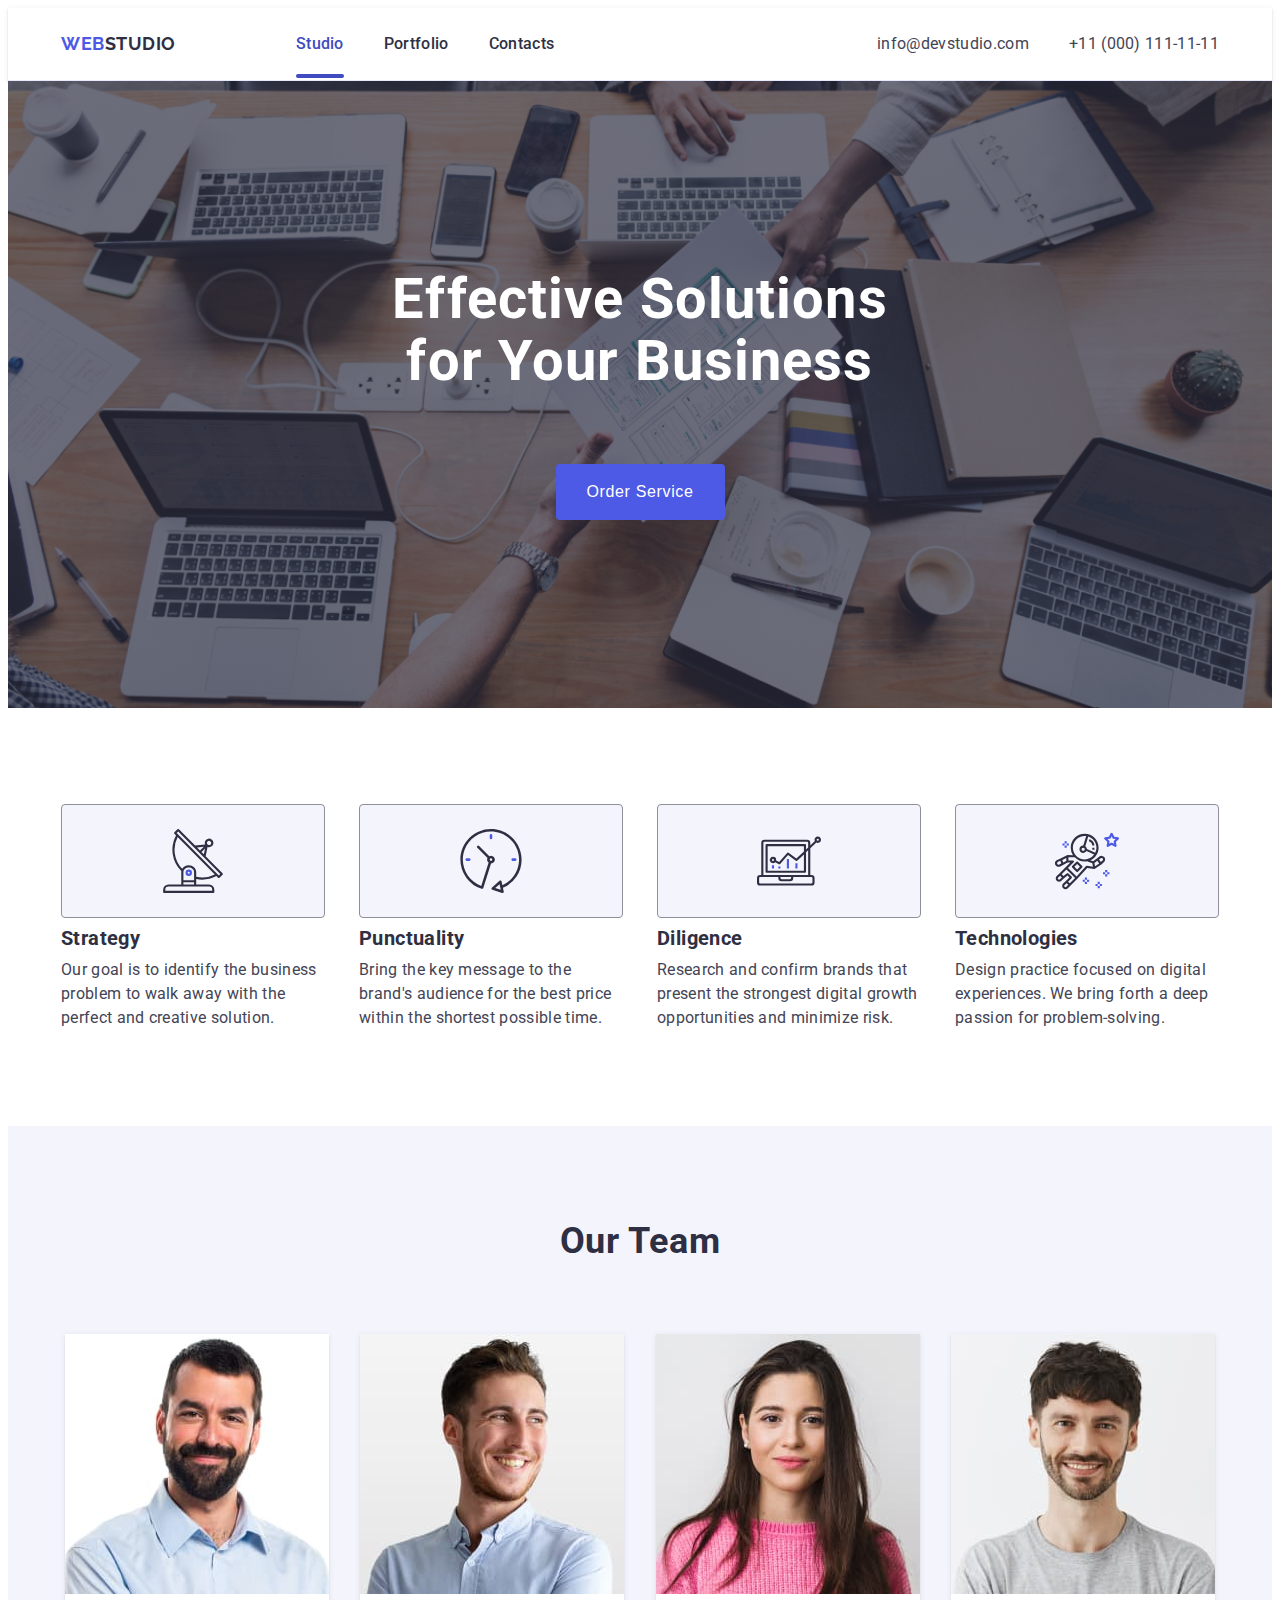
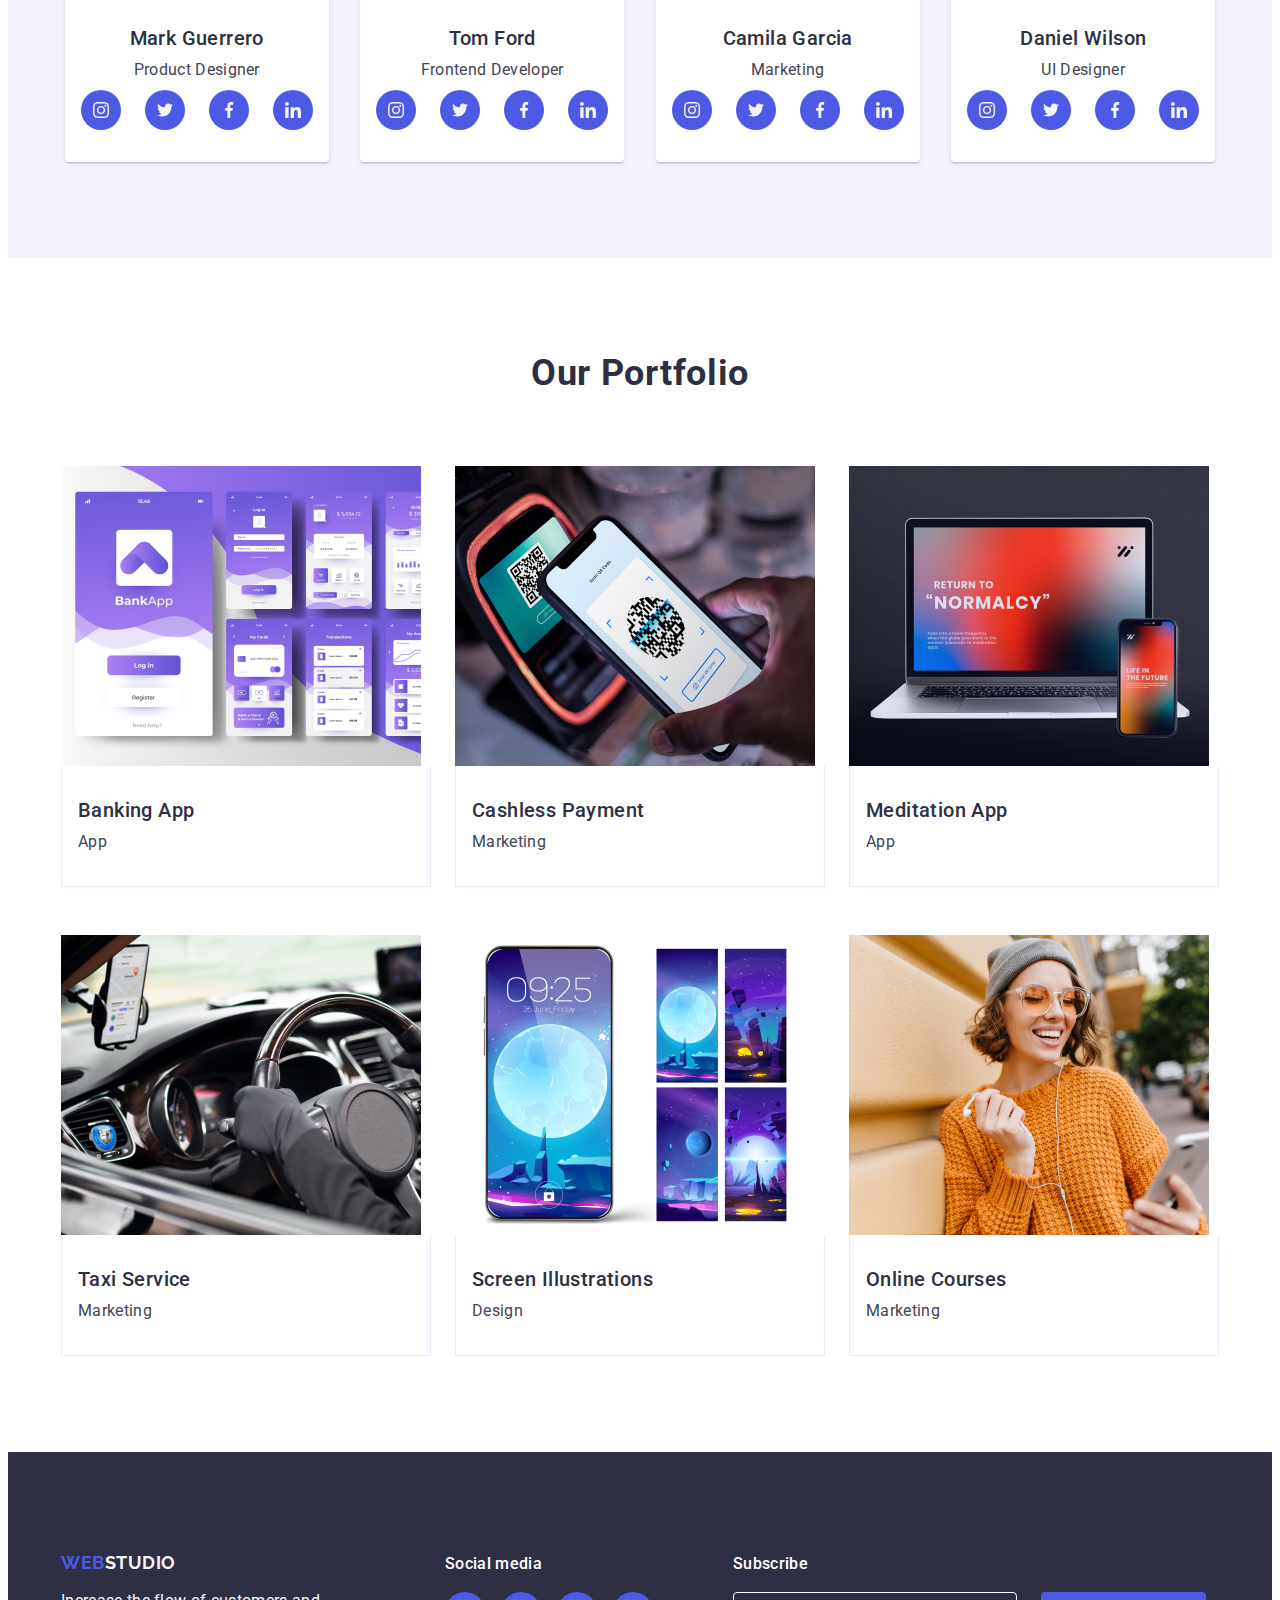
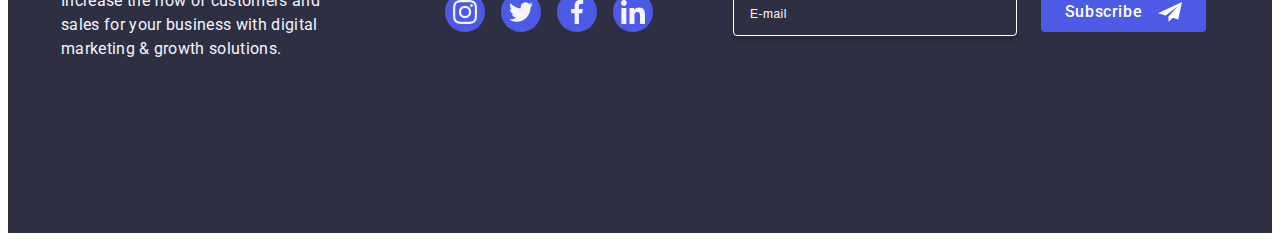
==== commit e1f6cb87: "d" ====
--- a/index.html
+++ b/index.html
@@ -2,532 +2,602 @@
 <html lang="en">
 
 <head>
-    <meta charset="UTF-8">
-    <meta http-equiv="X-UA-Compatible" content="IE=edge">
-    <meta name="viewport" content="width=device-width, initial-scale=1.0">
+    <meta charset="UTF-8" />
+    <meta name="viewport" content="width=device-width, initial-scale=1.0" />
+    <link rel="preconnect" href="https://fonts.googleapis.com" />
+    <link rel="preconnect" href="https://fonts.gstatic.com" crossorigin />
+    <link href="https://fonts.googleapis.com/css2?family=Raleway:wght@700&family=Roboto:wght@400;500;700&display=swap"
+        rel="stylesheet" />
     <title>WebStudio</title>
-    <link rel="preconnect" href="https://fonts.googleapis.com">
-    <link rel="preconnect" href="https://fonts.gstatic.com" crossorigin>
     <link rel="stylesheet" href="https://cdnjs.cloudflare.com/ajax/libs/modern-normalize/3.0.1/modern-normalize.min.css"
         integrity="sha512-q6WgHqiHlKyOqslT/lgBgodhd03Wp4BEqKeW6nNtlOY4quzyG3VoQKFrieaCeSnuVseNKRGpGeDU3qPmabCANg=="
         crossorigin="anonymous" referrerpolicy="no-referrer" />
-    <link href="https://fonts.googleapis.com/css2?family=Raleway:ital,wght@0,100..900;1,100..900&display=swap"
-        rel="stylesheet">
-    <link rel="preconnect" href="https://fonts.googleapis.com">
-    <link rel="preconnect" href="https://fonts.gstatic.com" crossorigin>
-    <link
-        href="https://fonts.googleapis.com/css2?family=Roboto:ital,wght@0,100;0,300;0,400;0,500;0,700;0,900;1,100;1,300;1,400;1,500;1,700;1,900&display=swap"
-        rel="stylesheet">
-    <link rel="stylesheet" href="./css/styles.css">
+    <link rel="stylesheet" href="css/styles.css" />
 </head>
 
 <body>
     <!-- #region Header -->
-    <header class="header-page">
-        <div class="container header-cont">
-        <nav class="nav-page">
-            <a href="./index.html" class="logo">Web<span class="logo-studio">Studio</span></a>
-            <ul class="nav-list">
-                <li class="nav-item"><a class="nav-item-link main-page" href="./index.html">Studio</a></li>
-                <li class="nav-item"><a class="nav-item-link" href="">Portfolio</a></li>
-                <li class="nav-item"><a class="nav-item-link" href="">Contacts</a></li>
-            </ul>
-        </nav>
-        <button type="button" class="nav-btn-mobile"><svg class="" width="24" height="24">
-            <use href="./images/icons.svg#icon-btn-mobile"></use>
-        </svg></button>
-        <address class="contact">
-            <ul class="contact-list">
-                <li><a class="contact-link" href="mailto:info@devstudio.com">info@devstudio.com</a></li>
-                <li><a class="contact-link" href="tel:+110001111111">+11 (000) 111-11-11</a></li>
-            </ul>
-        </address>
+    <header class="header">
+        <div class="container">
+            <nav class="navigation">
+                <a class="logo" href="./index.html">Web<span class="logo-web">Studio</span></a>
+                <ul class="navigation-list">
+                    <li class="navigation-list-item">
+                        <a class="navigation-list-nav navigation-list-nav-logo" href="./index.html">Studio</a>
+                    </li>
+                    <li class="navigation-list-item">
+                        <a class="navigation-list-nav" href="#">Portfolio</a>
+                    </li>
+                    <li class="navigation-list-item">
+                        <a class="navigation-list-nav" href="#">Contacts</a>
+                    </li>
+                </ul>
+            </nav>
+            <button class="btn-mobile-menu" type="button">
+                <svg class="btn-mobile-svg" width="24" height="24">
+                    <use href="./images/icons.svg#icon-btn-mobile"></use>
+                </svg>
+            </button>
+            <address class="navigation-adress">
+                <ul class="navigation-adress-list">
+                    <li>
+                        <a class="navigation-adress-cont" href="mailto:info@devstudio.com">info@devstudio.com</a>
+                    </li>
+                    <li>
+                        <a class="navigation-adress-cont" href="tel:+110001111111">+11 (000) 111-11-11</a>
+                    </li>
+                </ul>
+            </address>
         </div>
     </header>
     <!-- #endregion Header -->
-    <!-- #region Main -->
+    
     <main>
-        <!-- #region Hero -->
-        <section class="hero">
+        <!-- #region Main -->
+        <section class="main">
             <div class="container">
-            <h1 class="hero-title">Effective Solutions
-                for Your Business</h1>
-            <button class="hero-btn" type="button">Order Service</button>
+                <h1 class="main-title">Effective Solutions for Your Business</h1>
+                <button class="button-orderservice" type="button">
+                    Order Service
+                </button>
             </div>
-            
         </section>
-        <!-- #endregion Hero -->
+        <!-- #endregion Main -->
         <!-- #region Section1 -->
-        <section class="section-first">
+        <section class="advantages">
             <div class="container">
-            <h2 class="section-first-title visually-hidden">Features</h2>
-            <ul class="features">
-                <li class="feature-list">
-                    <div class="icon-pic">
-                        <svg width="64" height="64" class="section-first-icon">
-                            <use href="./images/icons.svg#antenna"></use>
-                        </svg>
-                    </div>
-                    <h3 class="feature-title">Strategy</h3>
-                    <p class="feature-text">Our goal is to identify the business
-                        problem to walk away with the perfect and creative solution.</p>
-                </li>
-                <li class="feature-list">
-                    <div class="icon-pic">
-                        <svg width="64" height="64" class="section-first-icon">
-                            <use href="./images/icons.svg#clock"></use>
-                        </svg>
-                    </div>
-                    <h3 class="feature-title">Punctuality</h3>
-                    <p class="feature-text">Bring the key message to the brand's audience for the best price within the shortest possible
-                        time.</p>
-                </li>
-                <li class="feature-list">
-                    <div class="icon-pic">
-                        <svg width="64" height="64" class="section-first-icon">
-                            <use href="./images/icons.svg#diagram"></use>
-                        </svg>
-                    </div>
-                    <h3 class="feature-title">Diligence</h3>
-                    <p class="feature-text">Research and confirm brands that present the strongest digital growth opportunities and minimize
-                        risk.</p>
-                </li>
-                <li class="feature-list">
-                    <div class="icon-pic">
-                        <svg width="64" height="64" class="section-first-icon">
-                            <use href="./images/icons.svg#astronaut"></use>
-                        </svg>
-                    </div>
-                    <h3 class="feature-title">Technologies</h3>
-                    <p class="feature-text">Design practice focused on digital experiences. We bring forth a deep passion for
-                        problem-solving.</p>
-                </li>
-            </ul>
+                <h2 class="visually-hidden">Advantages</h2>
+                <ul class="advantages-list">
+                    <li class="advantages-list-item">
+                        <div class="icons">
+                            <svg class="advantages-list-icon" width="64" height="64">
+                                <use href="./images/icons.svg#antenna"></use>
+                            </svg>
+                        </div>
+                        <h3 class="advantages-title">Strategy</h3>
+                        <p class="text">
+                            Our goal is to identify the business problem to walk away with
+                            the perfect and creative solution.
+                        </p>
+                    </li>
+                    <li class="advantages-list-item">
+                        <div class="icons">
+                            <svg class="advantages-list-icon" width="64" height="64">
+                                <use href="./images/icons.svg#clock"></use>
+                            </svg>
+                        </div>
+                        <h3 class="advantages-title">Punctuality</h3>
+                        <p class="text">
+                            Bring the key message to the brand's audience for the best price
+                            within the shortest possible time.
+                        </p>
+                    </li>
+                    <li class="advantages-list-item">
+                        <div class="icons">
+                            <svg class="advantages-list-icon" width="64" height="64">
+                                <use href="./images/icons.svg#diagram"></use>
+                            </svg>
+                        </div>
+                        <h3 class="advantages-title">Diligence</h3>
+                        <p class="text">
+                            Research and confirm brands that present the strongest digital
+                            growth opportunities and minimize risk.
+                        </p>
+                    </li>
+                    <li class="advantages-list-item">
+                        <div class="icons">
+                            <svg class="advantages-list-icon" width="64" height="64">
+                                <use href="./images/icons.svg#astronaut"></use>
+                            </svg>
+                        </div>
+                        <h3 class="advantages-title">Technologies</h3>
+                        <p class="text">
+                            Design practice focused on digital experiences. We bring forth a
+                            deep passion for problem-solving.
+                        </p>
+                    </li>
+                </ul>
             </div>
         </section>
         <!-- #endregion Section1 -->
         <!-- #region Section2 -->
-        <section class="section-second">
+        <section class="our-team">
             <div class="container">
-            <h2 class="section-second-title">Our Team</h2>
-            <ul class="our-team">
-                <li class="photo">
-                    <img src="./images/our-team/mark.jpg" alt="Mark Guerrero" width="264" height="260">
-                    <div class="card-content">
-                    <h3 class="personal-name">Mark Guerrero</h3>
-                    <p class="position">Product Designer</p>
-                    <ul class="team-social-list">
-                         <li class="team-social">
-                            <a class="social-link" href="">
-                                <svg class="team-social-icon" width="16" height="16">
-                                    <use href="./images/social.svg#instagram">
-                                    </use>
-                                </svg>
-                            </a>
-                         </li>
-                         <li class="team-social">
-                            <a class="social-link" href="">
-                                <svg class="team-social-icon" width="16" height="16">
-                                    <use href="./images/social.svg#twitter">
-                                    </use>
-                                </svg>
-                            </a>
-                         </li>
-                         <li class="team-social">
-                            <a class="social-link" href="">
-                                <svg class="team-social-icon" width="16" height="16">
-                                    <use href="./images/social.svg#facebook">
-                                    </use>
-                                </svg>
-                            </a>
-                         </li>
-                         <li class="team-social">
-                            <a class="social-link" href="">
-                                <svg class="team-social-icon" width="16" height="16">
-                                    <use href="./images/social.svg#linkedin">
-                                    </use>
-                                </svg>
-                            </a>
-                         </li>
-                    </ul>
-                    </div>
-                </li>
-                <li class="photo">
-                    <img src="./images/our-team/tom.jpg" alt="Tom Ford" width="264" height="260">
-                    <div class="card-content">
-                    <h3 class="personal-name">Tom Ford</h3>
-                    <p class="position">Frontend Developer</p>
-                    <ul class="team-social-list">
-                        <li class="team-social">
-                            <a class="social-link" href="">
-                                <svg class="team-social-icon" width="16" height="16">
-                                    <use href="./images/social.svg#instagram">
-                                    </use>
-                                </svg>
-                            </a>
-                        </li>
-                        <li class="team-social">
-                            <a class="social-link" href="">
-                                <svg class="team-social-icon" width="16" height="16">
-                                    <use href="./images/social.svg#twitter">
-                                    </use>
-                                </svg>
-                            </a>
-                        </li>
-                        <li class="team-social">
-                            <a class="social-link" href="">
-                                <svg class="team-social-icon" width="16" height="16">
-                                    <use href="./images/social.svg#facebook">
-                                    </use>
-                                </svg>
-                            </a>
-                        </li>
-                        <li class="team-social">
-                            <a class="social-link" href="">
-                                <svg class="team-social-icon" width="16" height="16">
-                                    <use href="./images/social.svg#linkedin">
-                                    </use>
-                                </svg>
-                            </a>
-                        </li>
-                    </ul>
-                    </div>
-                </li>
-                <li class="photo">
-                    <img src="./images/our-team/camila.jpg" alt="Camila Garcia" width="264" height="260">
-                    <div class="card-content">
-                    <h3 class="personal-name">Camila Garcia</h3>
-                    <p class="position">Marketing</p>
-                    <ul class="team-social-list">
-                        <li class="team-social">
-                            <a class="social-link" href="">
-                                <svg class="team-social-icon" width="16" height="16">
-                                    <use href="./images/social.svg#instagram">
-                                    </use>
-                                </svg>
-                            </a>
-                        </li>
-                        <li class="team-social">
-                            <a class="social-link" href="">
-                                <svg class="team-social-icon" width="16" height="16">
-                                    <use href="./images/social.svg#twitter">
-                                    </use>
-                                </svg>
-                            </a>
-                        </li>
-                        <li class="team-social">
-                            <a class="social-link" href="">
-                                <svg class="team-social-icon" width="16" height="16">
-                                    <use href="./images/social.svg#facebook">
-                                    </use>
-                                </svg>
-                            </a>
-                        </li>
-                        <li class="team-social">
-                            <a class="social-link" href="">
-                                <svg class="team-social-icon" width="16" height="16">
-                                    <use href="./images/social.svg#linkedin">
-                                    </use>
-                                </svg>
-                            </a>
-                        </li>
-                    </ul>
-                    </div>
-                </li>
-                <li class="photo">
-                    <img src="./images/our-team/daniel.jpg" alt="Daniel Wilson" width="264" height="260">
-                    <div class="card-content">
-                    <h3 class="personal-name">Daniel Wilson</h3>
-                    <p class="position">UI Designer</p>
-                    <ul class="team-social-list">
-                        <li class="team-social">
-                            <a class="social-link" href="">
-                                <svg class="team-social-icon" width="16" height="16">
-                                    <use href="./images/social.svg#instagram">
-                                    </use>
-                                </svg>
-                            </a>
-                        </li>
-                        <li class="team-social">
-                            <a class="social-link" href="">
-                                <svg class="team-social-icon" width="16" height="16">
-                                    <use href="./images/social.svg#twitter">
-                                    </use>
-                                </svg>
-                            </a>
-                        </li>
-                        <li class="team-social">
-                            <a class="social-link" href="">
-                                <svg class="team-social-icon" width="16" height="16">
-                                    <use href="./images/social.svg#facebook">
-                                    </use>
-                                </svg>
-                            </a>
-                        </li>
-                        <li class="team-social">
-                            <a class="social-link" href="">
-                                <svg class="team-social-icon" width="16" height="16">
-                                    <use href="./images/social.svg#linkedin">
-                                    </use>
-                                </svg>
-                            </a>
-                        </li>
-                    </ul>
-                    </div>
-                </li>
-            </ul>
+                <h2 class="our-team-title">Our Team</h2>
+                <ul class="our-team-list">
+                    <li class="our-team-image">
+                        <img srcset="./images/our-team/mark.jpg  1x, ./images/our-team/mark2x.jpg 2x" src="./images/our-team/mark.jpg"
+                            width="264" alt="Product Designer" />
+                        <div class="our-team-name">
+                            <h3 class="our-team-title-list">Mark Guerrero</h3>
+                            <p class="text">Product Designer</p>
+                            <ul class="our-team-name-social-list">
+                                <li class="our-team-name-social-item">
+                                    <a href="#" class="our-team-name-social-icon">
+                                        <svg class="our-team-icons" width="16" height="16">
+                                            <use href="./images/social.svg#instagram"></use>
+                                        </svg>
+                                    </a>
+                                </li>
+                                <li class="our-team-name-social-item">
+                                    <a href="#" class="our-team-name-social-icon">
+                                        <svg class="our-team-icons" width="16" height="16">
+                                            <use href="./images/social.svg#twitter"></use>
+                                        </svg>
+                                    </a>
+                                </li>
+                                <li class="our-team-name-social-item">
+                                    <a href="#" class="our-team-name-social-icon">
+                                        <svg class="our-team-icons" width="16" height="16">
+                                            <use href="./images/social.svg#facebook"></use>
+                                        </svg>
+                                    </a>
+                                </li>
+                                <li class="our-team-name-social-item">
+                                    <a href="#" class="our-team-name-social-icon">
+                                        <svg class="our-team-icons" width="16" height="16">
+                                            <use href="./images/social.svg#linkedin"></use>
+                                        </svg>
+                                    </a>
+                                </li>
+                            </ul>
+                        </div>
+                    </li>
+                    <li class="our-team-image">
+                        <img srcset="./images/our-team/tom.jpg  1x, ./images/our-team/tom2x.jpg 2x" src="./images/our-team/tom.jpg"
+                            width="264" alt="Frontend Developer" />
+                        <div class="our-team-name">
+                            <h3 class="our-team-title-list">Tom Ford</h3>
+                            <p class="text">Frontend Developer</p>
+                            <ul class="our-team-name-social-list">
+                                <li class="our-team-name-social-item">
+                                    <a href="#" class="our-team-name-social-icon">
+                                        <svg class="our-team-icons" width="16" height="16">
+                                            <use href="./images/social.svg#instagram"></use>
+                                        </svg>
+                                    </a>
+                                </li>
+                                <li class="our-team-name-social-item">
+                                    <a href="#" class="our-team-name-social-icon">
+                                        <svg class="our-team-icons" width="16" height="16">
+                                            <use href="./images/social.svg#twitter"></use>
+                                        </svg>
+                                    </a>
+                                </li>
+                                <li class="our-team-name-social-item">
+                                    <a href="#" class="our-team-name-social-icon">
+                                        <svg class="our-team-icons" width="16" height="16">
+                                            <use href="./images/social.svg#facebook"></use>
+                                        </svg>
+                                    </a>
+                                </li>
+                                <li class="our-team-name-social-item">
+                                    <a href="#" class="our-team-name-social-icon">
+                                        <svg class="our-team-icons" width="16" height="16">
+                                            <use href="./images/social.svg#linkedin"></use>
+                                        </svg>
+                                    </a>
+                                </li>
+                            </ul>
+                        </div>
+                    </li>
+                    <li class="our-team-image">
+                        <img srcset="./images/our-team/camila.jpg  1x, ./images/our-team/camila2x.jpg 2x" src="./images/our-team/camila.jpg"
+                            width="264" alt="Marketing" />
+                        <div class="our-team-name">
+                            <h3 class="our-team-title-list">Camila Garcia</h3>
+                            <p class="text">Marketing</p>
+                            <ul class="our-team-name-social-list">
+                                <li class="our-team-name-social-item">
+                                    <a href="#" class="our-team-name-social-icon">
+                                        <svg class="our-team-icons" width="16" height="16">
+                                            <use href="./images/social.svg#instagram"></use>
+                                        </svg>
+                                    </a>
+                                </li>
+                                <li class="our-team-name-social-item">
+                                    <a href="#" class="our-team-name-social-icon">
+                                        <svg class="our-team-icons" width="16" height="16">
+                                            <use href="./images/social.svg#twitter"></use>
+                                        </svg>
+                                    </a>
+                                </li>
+                                <li class="our-team-name-social-item">
+                                    <a href="#" class="our-team-name-social-icon">
+                                        <svg class="our-team-icons" width="16" height="16">
+                                            <use href="./images/social.svg#facebook"></use>
+                                        </svg>
+                                    </a>
+                                </li>
+                                <li class="our-team-name-social-item">
+                                    <a href="#" class="our-team-name-social-icon">
+                                        <svg class="our-team-icons" width="16" height="16">
+                                            <use href="./images/social.svg#linkedin"></use>
+                                        </svg>
+                                    </a>
+                                </li>
+                            </ul>
+                        </div>
+                    </li>
+                    <li class="our-team-image">
+                        <img srcset="./images/our-team/daniel.jpg  1x, ./images/our-team/daniel2x.jpg 2x" src="./images/our-team/daniel.jpg" width="264"
+                            alt="UI Designer" />
+                        <div class="our-team-name">
+                            <h3 class="our-team-title-list">Daniel Wilson</h3>
+                            <p class="text">UI Designer</p>
+
+                            <ul class="our-team-name-social-list">
+                                <li class="our-team-name-social-item">
+                                    <a href="#" class="our-team-name-social-icon">
+                                        <svg class="our-team-icons" width="16" height="16">
+                                            <use href="./images/social.svg#instagram"></use>
+                                        </svg>
+                                    </a>
+                                </li>
+                                <li class="our-team-name-social-item">
+                                    <a href="#" class="our-team-name-social-icon">
+                                        <svg class="our-team-icons" width="16" height="16">
+                                            <use href="./images/social.svg#twitter"></use>
+                                        </svg>
+                                    </a>
+                                </li>
+                                <li class="our-team-name-social-item">
+                                    <a href="#" class="our-team-name-social-icon">
+                                        <svg class="our-team-icons" width="16" height="16">
+                                            <use href="./images/social.svg#facebook"></use>
+                                        </svg>
+                                    </a>
+                                </li>
+                                <li class="our-team-name-social-item">
+                                    <a href="#" class="our-team-name-social-icon">
+                                        <svg class="our-team-icons" width="16" height="16">
+                                            <use href="./images/social.svg#linkedin"></use>
+                                        </svg>
+                                    </a>
+                                </li>
+                            </ul>
+                        </div>
+                    </li>
+                </ul>
             </div>
         </section>
         <!-- #endregion Section2 -->
         <!-- #region Section3 -->
-        <section class="section-third">
+        <section class="our-portfolio">
             <div class="container">
-            <h2 class="section-third-title">Our Portfolio</h2>
-            <ul class="portfolio-first">
-                <li class="port-images">
-                <div class="img-relative">
-                    <img src="./images/our-portfolio/banking-app.jpg" class="port-img" alt="Banking App" width="360" height="300">
-                    <p class="overlay">
-                        14 Stylish and User-Friendly App Design Concepts · Task
-                        Manager App · Calorie Tracker App · Exotic Fruit Ecommerce App
-                        · Cloud Storage App
-                    </p>
-                </div>
-                <div class="container-port">
-                    <h3 class="card-title">Banking App</h3>
-                    <p class="card-text">App</p>
-                </div>
-                </li>
-                <li class="port-images">
-                <div class="img-relative">
-                    <img src="./images/our-portfolio/cashless-payment.jpg" alt="Cashless Payment" width="360" height="300">
-                    <p class="overlay">
-                        14 Stylish and User-Friendly App Design Concepts · Task
-                        Manager App · Calorie Tracker App · Exotic Fruit Ecommerce App
-                        · Cloud Storage App
-                    </p>
-                </div>
-                <div class="container-port">
-                    <h3 class="card-title">Cashless Payment</h3>
-                    <p class="card-text">Marketing</p> 
-                </div>
-                </li>     
-                <li class="port-images">
-                <div class="img-relative">
-                    <img src="./images/our-portfolio/meditation-app.jpg" alt="Meditation App" width="360" height="300">
-                    <p class="overlay">
-                        14 Stylish and User-Friendly App Design Concepts · Task
-                        Manager App · Calorie Tracker App · Exotic Fruit Ecommerce App
-                        · Cloud Storage App
-                    </p>
-                </div>
-                <div class="container-port">
-                    <h3 class="card-title">Meditation App</h3>
-                    <p class="card-text">App</p>
-                </div>
-                </li>
-                <li class="port-images">
-                <div class="img-relative">
-                    <img src="./images/our-portfolio/taxi-service.jpg" alt="Taxi Service" width="360" height="300">
-                    <p class="overlay">
-                        14 Stylish and User-Friendly App Design Concepts · Task
-                        Manager App · Calorie Tracker App · Exotic Fruit Ecommerce App
-                        · Cloud Storage App
-                    </p>
-                </div>
-                <div class="container-port">
-                    <h3 class="card-title">Taxi Service</h3>
-                    <p class="card-text">Marketing</p>
-                </div>
-                </li>
-                <li class="port-images">
-                <div class="img-relative">
-                    <img src="./images/our-portfolio/screen-illustration.jpg" alt="Screen Illustrations" width="360" height="300">
-                    <p class="overlay">
-                        14 Stylish and User-Friendly App Design Concepts · Task
-                        Manager App · Calorie Tracker App · Exotic Fruit Ecommerce App
-                        · Cloud Storage App
-                    </p>
-                </div>
-                <div class="container-port">
-                    <h3 class="card-title">Screen Illustrations</h3>
-                    <p class="card-text">Design</p>
-                </div>
-                </li>     
-                <li class="port-images">
-                <div class="img-relative">
-                    <img src="./images/our-portfolio/online-courses.jpg" alt="Online Courses" width="360" height="300">
-                    <p class="overlay">
-                        14 Stylish and User-Friendly App Design Concepts · Task
-                        Manager App · Calorie Tracker App · Exotic Fruit Ecommerce App
-                        · Cloud Storage App
-                    </p>
-                </div>
-                <div class="container-port">
-                    <h3 class="card-title">Online Courses</h3>
-                    <p class="card-text">Marketing</p>
-                </div>
-                </li>  
-            </ul>
+                <h2 class="our-portfolio-title">Our Portfolio</h2>
+                <ul class="our-portfolio-list">
+                    <li class="our-portfolio-list-item">
+                        <div class="our-portfolio-list-item-img">
+                            <picture>
+                                <source srcset="./images/our-portfolio/banking-app.jpg  1x, ./images/our-portfolio/bnk-d2x.jpg 2x"
+                                    media="(max-width: 1158px)">
+                                <source srcset="./images/our-portfolio/bnk-t.jpg  1x, ./images/our-portfolio/bnk-t2x.jpg 2x" media="(max-width: 768px)">
+                                <source srcset="./images/our-portfolio/bnk-m.jpg  1x, ./images/our-portfolio/bnk-m2x.jpg 2x" media="(max-width: 767px)">
+                                <img src="./images/our-portfolio/banking-app.jpg" width="360" alt="Bank App" />
+                            </picture>
+                            <p class="our-portfolio-list-item-txt">
+                                14 Stylish and User-Friendly App Design Concepts · Task
+                                Manager App · Calorie Tracker App · Exotic Fruit Ecommerce App
+                                · Cloud Storage App
+                            </p>
+                        </div>
+                        <div class="our-portfolio-list-item-name">
+                            <h3 class="our-portfolio-title-list">Banking App</h3>
+                            <p class="text">App</p>
+                        </div>
+                    </li>
+                    <li class="our-portfolio-list-item">
+                        <div class="our-portfolio-list-item-img">
+                            <picture>
+                                <source srcset="./images/our-portfolio/cashless-payment.jpg  1x, ./images/our-portfolio/cash-d2x.jpg 2x"
+                                    media="(max-width: 1158px)">
+                                <source srcset="./images/our-portfolio/cash-t.jpg  1x, ./images/our-portfolio/cash-t2x.jpg 2x"
+                                    media="(max-width: 768px)">
+                                <source srcset="./images/our-portfolio/cash-m.jpg  1x, ./images/our-portfolio/cash-m2x.jpg 2x"
+                                    media="(max-width: 767px)">
+                                <img src="./images/our-portfolio/cashless-payment.jpg" width="360" alt="Bank App" />
+                            </picture>
+
+                            <p class="our-portfolio-list-item-txt">
+                                14 Stylish and User-Friendly App Design Concepts · Task
+                                Manager App · Calorie Tracker App · Exotic Fruit Ecommerce App
+                                · Cloud Storage App
+                            </p>
+                        </div>
+                        <div class="our-portfolio-list-item-name">
+                            <h3 class="our-portfolio-title-list">Cashless Payment</h3>
+                            <p class="text">Marketing</p>
+                        </div>
+                    </li>
+                    <li class="our-portfolio-list-item">
+                        <div class="our-portfolio-list-item-img">
+                            <picture>
+                                <source srcset="./images/our-portfolio/meditation-app.jpg  1x, ./images/our-portfolio/med-d2x.jpg 2x"
+                                    media="(max-width: 1158px)">
+                                <source srcset="./images/our-portfolio/med-t.jpg  1x, ./images/our-portfolio/med-t2x.jpg 2x" media="(max-width: 768px)">
+                                <source srcset="./images/our-portfolio/med-m.jpg  1x, ./images/our-portfolio/med-m2x.jpg 2x" media="(max-width: 767px)">
+                                <img src="./images/our-portfolio/meditation-app.jpg" width="360" alt="Bank App" />
+                            </picture>
+
+                            <p class="our-portfolio-list-item-txt">
+                                14 Stylish and User-Friendly App Design Concepts · Task
+                                Manager App · Calorie Tracker App · Exotic Fruit Ecommerce App
+                                · Cloud Storage App
+                            </p>
+                        </div>
+                        <div class="our-portfolio-list-item-name">
+                            <h3 class="our-portfolio-title-list">Meditation App</h3>
+                            <p class="text">App</p>
+                        </div>
+                    </li>
+                    <li class="our-portfolio-list-item">
+                        <div class="our-portfolio-list-item-img">
+                            <picture>
+                                <source srcset="./images/our-portfolio/taxi-service.jpg  1x, ./images/our-portfolio/taxi-d2x.jpg 2x"
+                                    media="(max-width: 1158px)">
+                                <source srcset="./images/our-portfolio/taxi-t.jpg  1x, ./images/our-portfolio/taxi-t2x.jpg 2x"
+                                    media="(max-width: 768px)">
+                                <source srcset="./images/our-portfolio/taxi-m.jpg  1x, ./images/our-portfolio/taxi-m2x.jpg 2x"
+                                    media="(max-width: 767px)">
+                                <img src="./images/our-portfolio/taxi-service.jpg" width="360" alt="Bank App" />
+                            </picture>
+
+                            <p class="our-portfolio-list-item-txt">
+                                14 Stylish and User-Friendly App Design Concepts · Task
+                                Manager App · Calorie Tracker App · Exotic Fruit Ecommerce App
+                                · Cloud Storage App
+                            </p>
+                        </div>
+                        <div class="our-portfolio-list-item-name">
+                            <h3 class="our-portfolio-title-list">Taxi Service</h3>
+                            <p class="text">Marketing</p>
+                        </div>
+                    </li>
+                    <li class="our-portfolio-list-item">
+                        <div class="our-portfolio-list-item-img">
+                            <picture>
+                                <source srcset="./images/our-portfolio/screen-illustration.jpg  1x, ./images/our-portfolio/sc-ill-d2x.jpg 2x"
+                                    media="(max-width: 1158px)">
+                                <source srcset="./images/our-portfolio/sc-ill-t.jpg  1x, ./images/our-portfolio/sc-ill-t2x.jpg 2x"
+                                    media="(max-width: 768px)">
+                                <source srcset="./images/our-portfolio/sc-ill-m.jpg  1x, ./images/our-portfolio/sc-ill-m2x.jpg 2x"
+                                    media="(max-width: 767px)">
+                                <img src="./images/our-portfolio/screen-illustration.jpg" alt="Screen Illustrations" width="360" alt="Bank App" />
+                            </picture>
+                            <p class="our-portfolio-list-item-txt">
+                                14 Stylish and User-Friendly App Design Concepts · Task
+                                Manager App · Calorie Tracker App · Exotic Fruit Ecommerce App
+                                · Cloud Storage App
+                            </p>
+                        </div>
+                        <div class="our-portfolio-list-item-name">
+                            <h3 class="our-portfolio-title-list">Screen Illustrations</h3>
+                            <p class="text">Design</p>
+                        </div>
+                    </li>
+                    <li class="our-portfolio-list-item">
+                        <div class="our-portfolio-list-item-img">
+                            <picture>
+                                <source srcset="./images/our-portfolio/online-courses.jpg  1x, ./images/our-portfolio/crs-d2x.jpg 2x"
+                                    media="(max-width: 1158px)">
+                                <source srcset="./images/our-portfolio/crs-t.jpg  1x, ./images/our-portfolio/crs-t2x.jpg 2x" media="(max-width: 768px)">
+                                <source srcset="./images/our-portfolio/crs-m.jpg  1x, ./images/our-portfolio/crs-m2x.jpg 2x" media="(max-width: 767px)">
+                                <img src="./images/our-portfolio/online-courses.jpg" width="360" alt="Bank App" />
+                            </picture>
+                            <p class="our-portfolio-list-item-txt">
+                                14 Stylish and User-Friendly App Design Concepts · Task
+                                Manager App · Calorie Tracker App · Exotic Fruit Ecommerce App
+                                · Cloud Storage App
+                            </p>
+                        </div>
+                        <div class="our-portfolio-list-item-name">
+                            <h3 class="our-portfolio-title-list">Online Courses</h3>
+                            <p class="text">Marketing</p>
+                        </div>
+                    </li>
+                </ul>
             </div>
         </section>
         <!-- #endregion Section3 -->
     </main>
-    <!-- #endregion Main -->
     <!-- #region Footer -->
     <footer class="footer">
         <div class="container">
-            <div class="webstudio">
-        <a class="footer-logo" href="./index.html">Web<span class="footer-logo-studio">Studio</span></a>
-        <p class="foter-text">Increase the flow of customers and sales for your business with digital marketing & growth solutions.</p>
+            <div class="footer-content">
+                <a class="logo" href="./index.html">Web<span class="footer-logo-web">Studio</span></a>
+                <p class="footer-text">
+                    Increase the flow of customers and sales for your business with
+                    digital marketing & growth solutions.
+                </p>
             </div>
             <div class="footer-social">
-            <p class="footer-social-text">Social media</p>
-            <ul class="footer-social-list">
-                <li class="footer-social-item">
-                    <a class="footer-social-link" href="">
-                        <svg class="footer-social-icon" width="24" height="24">
-                            <use href="./images/social.svg#instagram"></use>
-                        </svg>
-                    </a>
-                </li>
-                <li class="footer-social-item">
-                    <a class="footer-social-link" href="">
-                        <svg class="footer-social-icon" width="24" height="24">
-                            <use href="./images/social.svg#twitter"></use>
-                        </svg>
-                    </a>
-                </li>
-                <li class="footer-social-item">
-                    <a class="footer-social-link" href="">
-                        <svg class="footer-social-icon" width="24" height="24">
-                            <use href="./images/social.svg#facebook"></use>
-                        </svg>
-                    </a>
-                </li>
-                <li class="footer-social-item">
-                    <a class="footer-social-link" href="">
-                        <svg class="footer-social-icon" width="24" height="24">
-                            <use href="./images/social.svg#linkedin"></use>
-                        </svg>
-                    </a>
-                </li>
-            </ul>
+                <p class="footer-social-txt">Social media</p>
+                <ul class="footer-social-list">
+                    <li class="footer-social-item">
+                        <a href="#" class="footer-social-link">
+                            <svg class="footer-social-icons" width="24" height="24">
+                                <use href="./images/social.svg#instagram"></use>
+                            </svg>
+                        </a>
+                    </li>
+                    <li class="footer-social-item">
+                        <a href="#" class="footer-social-link">
+                            <svg class="footer-social-icons" width="24" height="24">
+                                <use href="./images/social.svg#twitter"></use>
+                            </svg>
+                        </a>
+                    </li>
+                    <li class="footer-social-item">
+                        <a href="#" class="footer-social-link">
+                            <svg class="footer-social-icons" width="24" height="24">
+                                <use href="./images/social.svg#facebook"></use>
+                            </svg>
+                        </a>
+                    </li>
+                    <li class="footer-social-item">
+                        <a href="#" class="footer-social-link">
+                            <svg class="footer-social-icons" width="24" height="24">
+                                <use href="./images/social.svg#linkedin"></use>
+                            </svg>
+                        </a>
+                    </li>
+                </ul>
             </div>
             <div class="footer-form">
-                <p class="subscribe-footer">Subscribe</p>
-                <form class="form-footer">
-                <label class="footer-label">
-                    <input class="input-email" type="email" name="email"
-                    placeholder="E-mail">
-                </label>
-                <button type="submit" class="footer-btn">Subscribe
-                <svg class="footer-btn-icon" width="24" height="24">
-                    <use href="./images/icons.svg#tg-icon"></use>
-                </svg>
-                </button>
+                <p class="footer-form-title">Subscribe</p>
+                <form class="footer-form-email">
+                    <label class="footer-form-email-label">
+                        <input class="footer-form-email-input" type="email" name="usermail" placeholder="E-mail" />
+                    </label>
+                    <button class="footer-form-email-button" type="submit">
+                        Subscribe
+                        <svg class="footer-form-email-button-icon" width="24" height="24">
+                            <use href="./images/icons.svg#tg-icon"></use>
+                        </svg>
+                    </button>
                 </form>
             </div>
         </div>
     </footer>
-        <!-- #endregion Footer -->
-    <div class="backdrop .is-open">
+    <!-- #endregion Footer -->
+    <!-- #region Overlay -->
+    <div class="overlay">
         <div class="modal">
-            <button type="button" class="modal-close">
-                <svg class="icon-close" height="8" width="8">
-                    <use href="./images/icons.svg#close-icon"></use>
+            <button class="modal-button" type="button">
+                <svg class="modal-button-svg" width="8" height="8">
+                    <use class="modal-button-icon" href="./images/icons.svg#close-icon"></use>
                 </svg>
             </button>
             <p class="modal-text">Leave your contacts and we will call you back</p>
-            <form>
-                <div class="form-wrapper-cont">
-                    <label class="form-person-label" for="user-name">Name</label>
-                    <div class="form-person-icon-wrapper">
-                        <input class="form-person-input" type="text" id="user-name" name="user-name" required pattern="">
-                        <svg class="form-person-icon" width="18" height="24">
+            <form class="modal-form">
+                <div class="modal-form-div">
+                    <label class="modal-form-div-label" for="user-name">Name</label>
+                    <div class="modal-form-name">
+                        <input class="modal-form-name-input" type="text" name="user-name" id="user-name" />
+                        <svg class="modal-form-name-svg" width="18" height="24">
                             <use href="./images/icons.svg#person-icon"></use>
                         </svg>
                     </div>
                 </div>
-                <div class="form-wrapper-cont">
-                    <label class="form-person-label" for="user-phone">Phone</label>
-                    <div class="form-person-icon-wrapper">
-                        <input class="form-person-input" type="text" id="user-phone" name="form-phone" required pattern="">
-                        <svg class="form-person-icon" width="18" height="24">
+                <div class="modal-form-div">
+                    <label class="modal-form-div-label" for="user-phone">Phone</label>
+                    <div class="modal-form-name">
+                        <input class="modal-form-name-input" type="text" name="user-phone" id="user-phone" />
+                        <svg class="modal-form-name-svg" width="18" height="24">
                             <use href="./images/icons.svg#phone-icon"></use>
                         </svg>
                     </div>
                 </div>
-                <div class="form-wrapper-cont">
-                    <label class="form-person-label" for="user-email">Email</label>
-                    <div class="form-person-icon-wrapper">
-                        <input class="form-person-input" type="text" id="user-email" name="form-email" required pattern="">
-                        <svg class="form-person-icon" width="18" height="24">
+                <div class="modal-form-div">
+                    <label class="modal-form-div-label" for="user-email">Email</label>
+                    <div class="modal-form-name">
+                        <input class="modal-form-name-input" type="text" name="user-email" id="user-email" />
+                        <svg class="modal-form-name-svg" width="18" height="24">
                             <use href="./images/icons.svg#email-icon"></use>
                         </svg>
                     </div>
                 </div>
-                <div class="form-wrapper-cont-comment">
-                    <label class="form-person-label" for="user-comment">Comment</label>
-                    <textarea class="form-comment" id="user-comment" name="user-comment" placeholder="Text input"></textarea>
+                <div class="modal-form-textarea">
+                    <label class="modal-form-div-label" for="user-comment">Comment</label>
+                    <textarea class="modal-form-textarea-field" name="user-comment" id="user-comment"
+                        placeholder="Text input"></textarea>
                 </div>
-                <div class="form-wrapper-checkbox">
-                    <input class="checkbox visually-hidden" type="checkbox"  name="checkbox" required id="user-privacy"
-                    value="true">
-                    <label class="form-checkbox" for="form-checkbox"><span class="custom-checkbox"><svg width="10"
-                                height="8" class="custom-checkbox-icon">
+                <div class="checkbox">
+                    <input class="checkbox-input visually-hidden" type="checkbox" id="user-privacy" name="user-privacy"
+                        value="true" />
+                    <label class="checkbox-label" for="user-privacy"><span class="checkbox-span">
+                            <svg class="checkbox-span-svg" width="10" height="8">
                                 <use href="./images/icons.svg#accept-icon"></use>
-                            </svg></span>I accept the terms and conditions of the <a href="#" class="policy">Privacy
-                            Policy</a></label>
+                            </svg>
+                        </span>
+                        I accept the terms and conditions of the
+                        <a class="checkbox-label-link" href="#">Privacy Policy</a>
+                    </label>
                 </div>
-                <button class="checkbox-btn" type="submit">Send</button>
+                <button class="modal-form-button">Send</button>
             </form>
         </div>
     </div>
-    <div class="mobile-menu">
-        <div class="container cont-mob-menu">
-            <button class="mobile-close-icon" type="button">
-                <svg class="close-icon-mob" height="8" width="8">
-                    <use href="./images/icons.svg#close-icon">
-                    </use>
+    <!-- #endregion Overlay -->
+    <!-- #region MobilMenu -->
+    <div class="mobil-menu">
+        <div class="mobil-menu-container">
+            <button class="modal-button" type="button">
+                <svg class="modal-button-svg" width="8" height="8">
+                    <use class="modal-button-icon" href="./images/icons.svg#icon-close"></use>
                 </svg>
             </button>
-            <ul class="list-mobile">
-                <li class="item-mobile"><a href="" class="item-mobile-link">Studio</a></li>
-                <li class="item-mobile"><a href="" class="item-mobile-link">Contacts</a></li>
-                <li class="item-mobile"><a href="" class="item-mobile-link">Portfolio</a></li>
-            </ul>
-            <address class="contact-mob">
-                <ul class="contact-list-mob">
-                    <li><a class="contact-link-mob" href="mailto:info@devstudio.com">info@devstudio.com</a></li>
-                    <li><a class="contact-link-mob" href="tel:+110001111111">+11 (000) 111-11-11</a></li>
+            <nav class="mobil-menu-nav">
+                <ul class="mobil-menu-list">
+                    <li class="mobil-menu-item">
+                        <a class="mobil-menu-item-link mobil-menu-item-link-studio" href="#"><span>Studio</span></a>
+                    </li>
+                    <li class="mobil-menu-item">
+                        <a class="mobil-menu-item-link" href="#">Portfolio</a>
+                    </li>
+                    <li class="mobil-menu-item">
+                        <a class="mobil-menu-item-link" href="#">Contacts</a>
+                    </li>
+                </ul>
+            </nav>
+            <address class="mobil-menu-adress">
+                <ul class="mobil-menu-adress-list">
+                    <li>
+                        <a class="mobil-menu-adress-cont" href="mailto:info@devstudio.com">info@devstudio.com</a>
+                    </li>
+                    <li>
+                        <a class="mobil-menu-adress-cont" href="tel:+110001111111">+11 (000) 111-11-11</a>
+                    </li>
                 </ul>
             </address>
-            <ul class="mob-menu-social-list">
-                <li class="mob-menu-social-item">
-                    <a class="mob-menu-social-link" href="">
-                        <svg class="mob-menu-social-icon" width="24" height="24">
+        </div>
+        <div class="mobil-menu-social-list">
+            <ul class="our-team-name-social-list mobil-menu-icons">
+                <li class="our-team-name-social-item">
+                    <a href="#" class="our-team-name-social-icon">
+                        <svg class="our-team-icons" width="16" height="16">
                             <use href="./images/social.svg#instagram"></use>
                         </svg>
                     </a>
                 </li>
-                <li class="mob-menu-social-item">
-                    <a class="mob-menu-social-link" href="">
-                        <svg class="mob-menu-social-icon" width="24" height="24">
+                <li class="our-team-name-social-item">
+                    <a href="#" class="our-team-name-social-icon">
+                        <svg class="our-team-icons" width="16" height="16">
                             <use href="./images/social.svg#twitter"></use>
                         </svg>
                     </a>
                 </li>
-                <li class="mob-menu-social-item">
-                    <a class="mob-menu-social-link" href="">
-                        <svg class="mob-menu-social-icon" width="24" height="24">
+                <li class="our-team-name-social-item">
+                    <a href="#" class="our-team-name-social-icon">
+                        <svg class="our-team-icons" width="16" height="16">
                             <use href="./images/social.svg#facebook"></use>
                         </svg>
                     </a>
                 </li>
-                <li class="mob-menu-social-item">
-                    <a class="mob-menu-social-link" href="">
-                        <svg class="mob-menu-social-icon" width="24" height="24">
+                <li class="our-team-name-social-item">
+                    <a href="#" class="our-team-name-social-icon">
+                        <svg class="our-team-icons" width="16" height="16">
                             <use href="./images/social.svg#linkedin"></use>
                         </svg>
                     </a>
@@ -535,6 +605,7 @@
             </ul>
         </div>
     </div>
+    <!-- #endregion MobilMenu -->
 </body>
 
 </html>--- a/css/styles.css
+++ b/css/styles.css
@@ -1,13 +1,16 @@
-/* #region main styles */
+/* #region defstyle */
 body {
-    font-family: "Roboto", sans-serif;
-    background-color: #ffffff;
-    color: #434455
+    font-family: 'Roboto', sans-serif;
+    color: #434455;
+    background-color: white;
 }
 
 a {
     text-decoration: none;
-    color: currentColor;
+}
+
+ul {
+    list-style-type: none;
 }
 
 h1,
@@ -17,41 +20,328 @@
 h5,
 h6,
 p {
-    margin-top: 0;
-    margin-bottom: 0;
+    margin: 0;
+}
+
+ol,
+ul {
+    margin: 0;
+    padding-left: 0;
+}
+
+img {
+    display: block;
+    max-width: 100%;
 }
 
 .container {
-    max-width: 288px;
+    max-width: 320px;
+    padding-left: 15px;
+    padding-right: 15px;
     margin-left: auto;
     margin-right: auto;
-    padding: 0;
 }
 
 @media screen and (min-width: 768px) {
     .container {
-            max-width: 736px;
-        }
-}
-
-@media screen and (min-width: 1168px) {
+        max-width: 736px;
+    }
+
+    .our-team .container {
+        max-width: 584px;
+    }
+}
+
+@media screen and (min-width: 1158px) {
     .container {
         max-width: 1158px;
     }
 }
 
-ul,
-ol {
-    margin-top: 0;
-    margin-bottom: 0;
-    padding-left: 0;
-    list-style-type: none;
-}
-
-button {
+.visually-hidden {
+    position: absolute;
+    width: 1px;
+    height: 1px;
+    margin: -1px;
+    border: 0;
+    padding: 0;
+
+    white-space: nowrap;
+    clip-path: inset(100%);
+    clip: rect(0 0 0 0);
+    overflow: hidden;
+}
+
+/* #endregion defstyle */
+
+/* #region Header */
+.navigation-list {
+    display: none;
+}
+
+.navigation-adress {
+    display: none;
+}
+
+@media screen and (min-width: 768px) {
+
+    .navigation-list,
+    .navigation-adress {
+        display: flex;
+    }
+}
+
+.btn-mobile-menu {
+    background-color: transparent;
+    border: none;
+    fill: #2f2f37;
+    padding: 0;
+    line-height: 0;
+}
+
+.header {
+    border-bottom: 1px solid #e7e9fc;
+    box-shadow: 0px 2px 1px rgba(46, 47, 66, 0.08),
+        0px 1px 1px rgba(46, 47, 66, 0.16), 0px 1px 6px rgba(46, 47, 66, 0.08);
+}
+
+.header .container {
+    display: flex;
+    justify-content: space-between;
+    margin: 0 auto;
+    align-items: center;
+    padding-top: 16px;
+    padding-bottom: 16px;
+}
+
+.logo {
+    font-family: 'Raleway', sans-serif;
+    font-weight: 700;
+    font-size: 18px;
+    line-height: 1.17;
+    letter-spacing: 0.03em;
+    text-transform: uppercase;
+    color: #4d5ae5;
+    margin-right: 120px;
+}
+
+.logo-web {
+    font-family: 'Raleway', sans-serif;
+    font-size: 18px;
+    font-weight: 700;
+    line-height: 1.17;
+    color: #2e2f42;
+}
+
+.navigation {
+    display: flex;
+    align-items: center;
+    margin-right: auto;
+}
+
+@media screen and (min-width: 768px) {
+    .btn-mobile-menu {
+        display: none;
+    }
+
+    .navigation {
+        display: flex;
+        align-items: center;
+        margin-right: auto;
+    }
+
+    .header .container {
+        padding: 0;
+    }
+
+    .navigation-list {
+        gap: 40px;
+        padding: 24px 0;
+        font-weight: 500;
+        font-size: 16px;
+        line-height: 1.5;
+    }
+
+    .navigation-list-item {
+        transition: color 250ms cubic-bezier(0.4, 0, 0.2, 1);
+    }
+
+    .navigation-list-nav {
+        letter-spacing: 0.02em;
+        color: #2e2f42;
+        padding: 24px 0;
+        transition: 250ms cubic-bezier(0.4, 0, 0.2, 1);
+    }
+
+    .navigation-list-nav-logo {
+        position: relative;
+        color: #404bbf;
+        transition: color 250ms cubic-bezier(0.4, 0, 0.2, 1);
+    }
+
+    .navigation-list-nav-logo::after {
+        content: '';
+        width: 100%;
+        position: absolute;
+        left: 0;
+        bottom: -1px;
+        height: 4px;
+        background-color: #404bbf;
+        border-radius: 2px;
+    }
+
+    .navigation-list-nav:hover,
+    .navigation-list-nav:focus {
+        color: #404bbf;
+    }
+
+    .navigation-adress {
+        font-weight: 400;
+        font-size: 12px;
+        line-height: 2;
+        font-style: normal;
+        letter-spacing: 0.04em;
+    }
+
+    .navigation-adress-cont {
+        color: #434455;
+        letter-spacing: 0.02em;
+        transition: color 250ms cubic-bezier(0.4, 0, 0.2, 1);
+    }
+
+    .navigation-adress-cont:hover,
+    .navigation-adress-cont:focus {
+        color: #404bbf;
+    }
+}
+
+@media screen and (min-width: 1158px) {
+    .navigation-adress {
+        font-weight: 400;
+        font-size: 16px;
+        line-height: 1.5;
+        font-style: normal;
+        letter-spacing: 0.02em;
+    }
+
+    .navigation-adress-list {
+        display: flex;
+        gap: 40px;
+    }
+
+    .header .container {
+        padding: 0 15px;
+    }
+
+    .navigation {
+        margin-right: auto;
+    }
+}
+
+/* #endregion Header */
+
+/* #region Main */
+
+.container .main-title,
+.button-orderservice {
+    margin-left: auto;
+    margin-right: auto;
+}
+
+.main {
+    background-color: #2e2f42;
+    background-image: linear-gradient(rgba(46, 47, 66, 0.7), rgba(46, 47, 66, 0.7)), url(/images/bg/dbg-m.jpg);  
+    background-repeat: no-repeat;
+    background-position: 50% 50%;
+    padding: 72px 0;
+    max-width: 1440px;
+    margin: 0 auto 0 auto;
+    background-size: cover;
+}
+
+@media (min-resolution: 192dpi) {
+    .main {
+        background-image: linear-gradient(rgba(46, 47, 66, 0.7), rgba(46, 47, 66, 0.7)), url(/images/bg/dbg-m2x.jpg);
+            
+    }
+}
+
+.main-title {
+    font-weight: 700;
+    font-size: 36px;
+    line-height: 1.1;
+    letter-spacing: 0.02em;
+    text-align: center;
+    color: #fff;
+    max-width: 216px;
+    margin-bottom: 72px;
+}
+
+.button-orderservice {
+    display: block;
+    font-weight: 500;
+    font-size: 16px;
+    line-height: 1.5;
+    letter-spacing: 0.04em;
+    color: #fff;
+    background-color: #4d5ae5;
     cursor: pointer;
-}
-
+    min-width: 169px;
+    height: 56px;
+    border: none;
+    border-radius: 4px;
+    transition: background-color 250ms cubic-bezier(0.4, 0, 0.2, 1);
+}
+
+.button-orderservice:hover,
+.button-orderservice:focus {
+    background-color: #404bbf;
+}
+
+@media screen and (min-width: 768px) {
+    .main-title {
+        font-size: 56px;
+        max-width: 496px;
+    }
+
+    .main {
+        padding: 112px 0;
+        background-color: #2e2f42;
+        background-image: linear-gradient(rgba(46, 47, 66, 0.7),
+                rgba(46, 47, 66, 0.7)),
+            url(/images/bg/dbg-t.jpg);
+    }
+
+    @media (min-resolution: 192dpi) {
+        .main {
+            background-image: linear-gradient(rgba(46, 47, 66, 0.7),
+                    rgba(46, 47, 66, 0.7)),
+                url(/images/bg/dbg-t2x.jpg);
+        }
+    }
+}
+
+@media screen and (min-width: 1158px) {
+    .main {
+        padding: 188px 0;
+        background-color: #2e2f42;
+        background-image: linear-gradient(rgba(46, 47, 66, 0.7),
+                rgba(46, 47, 66, 0.7)),
+            url(/images/bg/dbg-d.jpg);
+    }
+
+    @media (min-resolution: 192dpi) {
+        .main {
+            background-image: linear-gradient(rgba(46, 47, 66, 0.7),
+                    rgba(46, 47, 66, 0.7)),
+                url(/images/bg/dbg-d2x.jpg);
+        }
+    }
+}
+
+/* #endregion Main */
+
+/* #region Section2 */
 .visually-hidden {
     position: absolute;
     width: 1px;
@@ -65,633 +355,393 @@
     overflow: hidden;
 }
 
-img {
-    display: block;
-    max-width: 100%;
-    height: auto;
-}
-/* #endregion main styles */
-
-/* #region Header */
-
-.nav-list {
+.icons {
     display: none;
 }
 
-@media screen and (min-width: 768px) {
-    .nav-list {
-            display: flex;
-            gap: 40px;
-        }
-}
-
-.nav-page {
-    width: 320px;
-    height: 56px;
-    display: flex;
-    align-items: center;
-}
-
-@media screen {
-    
-}
-
-.contact-list {
-    display: none;
-}
-
-@media screen and (min-width: 768px) {
-    .contact-list {
-        display: flex;
-        flex-direction: column;
-        gap: 12px;
-    }
-}
-
-@media screen and (min-width: 1168px) {
-    .contact-list {
-        flex-direction: initial;
-        gap: 40px;
-    }
-}
-
-.contact-link {
+.advantages {
+    padding: 96px 0;
+}
+
+.advantages-list-item:last-child {
+    margin-bottom: 0;
+}
+
+.advantages-title {
+    font-weight: 700;
+    font-size: 36px;
+    line-height: 1.1;
+    letter-spacing: 0.02em;
+    color: #2e2f42;
+    margin-bottom: 8px;
+    text-align: center;
+}
+
+.advantages-list-item {
+    margin-bottom: 72px;
+}
+
+.text {
     font-weight: 400;
     font-size: 16px;
     line-height: 1.5;
     letter-spacing: 0.02em;
-    color: #434455;
-    transition: color 250ms cubic-bezier(0.4, 0, 0.2, 1)
-}
-
-.contact-link:hover,
-.contact-link:focus {
-    color: #404bbf;
-}
-
-@media screen and (max-width: 1167px) {
-    .contact-link {
-        font-weight: 400;
-        font-size: 12px;
-        line-height: 1.17;
-        letter-spacing: 0.04em;
-        color: #434455;
-    }
-}
-
-.nav-item-link {
-    padding: 24px 0;
-    font-weight: 500;
-    font-size: 16px;
-    line-height: 1.5;
-    letter-spacing: 0.02em;
-    color: #2e2f42;
-    cursor: pointer;
-    position: relative;
-    transition: color 250ms cubic-bezier(0.4, 0, 0.2, 1)
-}
-
-.nav-item-link:hover,
-.nav-item-link:focus {
-    color: #404bbf;
-}
-
-.nav-btn-mobile {
-    background-color: transparent;
-    border: none;
-    stroke: #2F2F37;
-    padding: 0;
-    line-height: 0;
-    
 }
 
 @media screen and (min-width: 768px) {
-    .nav-btn-mobile {
-        display: none;
-    }
-}
-
-.header-cont {
-    margin-left: 16px;
-    margin-right: 16px;
-    margin-top: 0;
-    margin-bottom: 0;
-    padding: 0;
-    width: 320px;
-    height: 56px;
-    display: flex;
-    justify-content: space-between;
-    align-items: center;
-}
-
-@media screen {
-    
-}
-
-.header-page { 
-    width: 320px;
-    height: 56px;
-}
-
-@media screen {
-    
-}
-
-.logo {
-    padding: 24px 0 24px;
-    margin-right: 76px;
-    font-family: "Raleway", sans-serif;
-    font-weight: 700;
-    font-size: 18px;
-    line-height: 1.17;
-    letter-spacing: 0.03em;
-    text-transform: uppercase;
-    color: #4d5ae5;
-}
-
-.logo-studio {
-    font-family: "Raleway", sans-serif;
-    font-weight: 700;
-    font-size: 18px;
-    line-height: 1.17;
-    letter-spacing: 0.03em;
-    text-transform: uppercase;
-    color: #2e2f42;
-}
-
-@media screen and (min-width: 768px) {
-    .logo {
-        margin-right: 120px;
-    }
-}
-
-@media screen and (min-width: 1168px) {
-    .logo {
-        margin-right: 76px;
-    }
-}
-
-/* #endregion Header */
-
-/* #region Hero */
-
-.hero {
-    max-width: 1440px;
-    margin-left: auto;
-    margin-right: auto;
-    padding: 72px 0 72px;
-    background-color: #2e2f42;
-    background-repeat: no-repeat;
-    background-position: center;
-    background-size: cover;
-    background-image: linear-gradient(rgba(46, 47, 66, 0.7), rgba(46, 47, 66, 0.7)), url(../images/hero-image.jpg);
-}
-
-.hero-title {
-    font-weight: 700;
+    .advantages .container {
+        padding: 0;
+    }
+
+    .advantages-title {
+        text-align: start;
+    }
+
+    .advantages-list {
+        display: flex;
+        flex-wrap: wrap;
+        column-gap: 20px;
+        row-gap: 72px;
+
+        justify-content: space-between;
+        flex-direction: row;
+    }
+
+    .advantages-list-item {
+        margin-bottom: 0;
+        max-width: 356px;
+        width: calc((100% - 24px) / 2);
+    }
+}
+
+@media screen and (min-width: 1158px) {
+    .icons {
+        display: flex;
+        align-items: center;
+        justify-content: center;
+        height: 112px;
+        background-color: #f4f4fd;
+        border-radius: 4px;
+        border: 1px solid #8e8f99;
+        margin-bottom: 8px;
+    }
+
+    .advantages-title {
+        font-size: 20px;
+        line-height: 1.2;
+    }
+
+    .advantages-list-item {
+        max-width: 264px;
+        width: calc((100% - 72px) / 4);
+    }
+}
+
+/* #endregion Section2 */
+
+/* #region Section3 */
+.our-team {
+    background-color: #f4f4fd;
+    padding: 96px 0;
+}
+
+.our-team-title {
     font-size: 36px;
     line-height: 1.11;
     letter-spacing: 0.02em;
     text-align: center;
-    color: #fff;
+    text-transform: capitalize;
+    color: #2e2f42;
     margin-bottom: 72px;
-    max-width: 216px;
-    margin-left: auto;
-    margin-right: auto;
-} 
-
-@media screen {
-    
-}
-
-.hero-btn {
-    display: block;
-    min-width: 169px;
-    border-radius: 4px;
-    padding: 16px 32px;
-    width: 169px;
-    height: 56px;
-    color: #fff;
-    background: #4d5ae5;
-    border: 0;
-    font-family: "Roboto", sans-serif;
-    font-weight: 500;
-    font-size: 15px;
-    line-height: 1.5;
-    letter-spacing: 0.04em;
-    color: #fff;
-    margin-left: auto;
-    margin-right: auto;
-    transition: background-color 250ms cubic-bezier(0.4, 0, 0.2, 1);
-}
-
-.hero-btn:hover,
-.hero-btn:focus {
-    background: #404bbf;
-}
-
-/* #endregion Hero */
-
-/* #region Section-1*/
-
-.icon-pic {
-    border: 1px solid #8e8f99;
-    border-radius: 4px;
-    width: 264px;
-    height: 112px;
-    margin-bottom: 8px;
-    display: none;
-    align-items: center;
+}
+
+.our-team-list {
+    list-style-type: none;
+    display: flex;
+    flex-wrap: wrap;
+    gap: 72px;
+    margin-bottom: 0;
     justify-content: center;
-    background-color: #f4f4fd;
-}
-
-@media screen {
-    
-}
-
-.section-first-icon {}
-
-.section-first {
-    padding-top: 96px;
-    padding-bottom: 96px;
-}
-
-@media screen {
-    
-}
-
-.section-first .container {
-    height: 696px;
-}
-
-@media screen {
-    
-}
-
-
-.feature-title {
-    margin-bottom: 8px;
-    font-weight: 700;
-    font-size: 36px;
-    line-height: 1.11111;
-    letter-spacing: 0.02em;
-    text-align: center;
-    color: #2e2f42;
-}
-
-@media screen {
-    
-}
-
-.feature-text {
-    font-weight: 500;
-    font-size: 16px;
-    line-height: 1.5;
-    letter-spacing: 0.02em;
-    color: #434455;
-}
-
-@media screen {
-    font-weight: 500
-}
-
-.features {
-    display: flex;
-    flex-direction: column;
-    gap: 72px;
-}
-
-@media screen {
-    
-}
-
-.feature-list {
-    width: 288px;
-    height: 120px;
-}
-
-@media screen {
-    
-}
-
-/* #endregion Section-1*/
-
-/* #region Section-2*/
-
-.section-second {
-    padding: 96px 0 96px;
-    background-color: #F4F4FD
-}
-
-@media screen {
-    
-}
-
-.section-second-title {
-    margin-bottom: 72px;
-    font-weight: 700;
-    font-size: 36px;
-    line-height: 1.11;
-    letter-spacing: 0.02em;
-    text-align: center;
-    color: #2e2f42;
-    text-transform: capitalize
-}
-
-.our-team {
-    width: 264px;
-    gap: 72px;
-    display: flex;
-    flex-direction: column;
-    background-color: #F4F4FD
-}
-
-@media screen {
-    
-}
-
-.photo {
-    box-shadow: 0 2px 1px 0 rgba(46, 47, 66, 0.08), 0 1px 1px 0 rgba(46, 47, 66, 0.16), 0 1px 6px 0 rgba(46, 47, 66, 0.08);
-    border-radius: 0 0 4px 4px;
-    width: 264px;
-    background-color: #FFF
-}
-
-@media screen {
-    width: calc((100% - 72px) / 4);
-}
-
-.card-content {
-    padding: 32px 0 32px;
-}
-
-.personal-name {
-    margin-bottom: 8px;
+    padding-left: 0;
+}
+
+.our-team-image {
+    background-color: #ffffff;
+    margin: 0 auto;
+    max-width: 264px;
+    border-radius: 0px 0px 4px 4px;
+    box-shadow: 0 2px 1px 0 rgba(46, 47, 66, 0.08),
+        0 1px 1px 0 rgba(46, 47, 66, 0.16), 0 1px 6px 0 rgba(46, 47, 66, 0.08);
+}
+
+.our-team-name {
+    padding: 32px 16px;
+}
+
+.our-team-title-list {
     font-weight: 500;
     font-size: 20px;
     line-height: 1.2;
     letter-spacing: 0.02em;
+    color: #2e2f42;
     text-align: center;
-    color: #2e2f42;
-}
-
-.position {
-    font-weight: 400;
-    font-size: 16px;
-    line-height: 1.5;
-    letter-spacing: 0.02em;
+    margin-bottom: 8px;
+}
+
+.our-team-name .text {
     text-align: center;
-    color: #434455;
     margin-bottom: 8px;
 }
 
-.team-social-list {
-    display: flex;
-    width: 100%;
+.our-team-name-social-item {
+    width: 40px;
+    height: 40px;
+}
+
+.our-team-name-social-list {
+    display: flex;
     justify-content: center;
     gap: 24px;
 }
 
-.team-social {
-    width: 40px;
-    height: 40px;
-}
-
-.social-link {
+.our-team-name-social-icon {
     display: flex;
     align-items: center;
     justify-content: center;
     width: 100%;
     height: 100%;
+    background-color: #4d5ae5;
     border-radius: 50%;
-    background-color: #4d5ae5;
-    transform: background-color;
     transition: background-color 250ms cubic-bezier(0.4, 0, 0.2, 1);
 }
 
-.team-social:hover,
-.team-social:focus {
+.our-team-name-social-icon:hover,
+.our-team-name-social-icon:focus {
     background-color: #404bbf;
 }
 
-.team-social-icon {
-    fill: #f4f4fd;
-}
-
-/* #endregion Section-2*/
-
-/* #region Section-3*/
-
-.section-third {
-    padding: 96px 0 96px 0;
-}
-
-@media screen {
-    
-}
-
-.section-third .container {
-    width: 1158px;
-    padding-left: 15px;
-    padding-right: 15px;
-    margin: 0 auto;
-}
-
-.section-third-title {
-    margin-bottom: 72px;
-    font-weight: 700;
+@media screen and (min-width: 768px) {
+    .our-team-list {
+        flex-wrap: wrap;
+        flex-direction: row;
+        gap: 64px 24px;
+    }
+
+    .our-team-image {
+        width: calc(100% / 2);
+    }
+}
+
+@media screen and (min-width: 1158px) {
+    .our-team .container {
+        max-width: 1158px;
+    }
+
+    .our-team-list {
+        flex-wrap: nowrap;
+    }
+
+    .our-team-image {
+        width: calc((100% - 72px) / 4);
+    }
+
+    .our-team-image img {
+        max-width: 100%;
+    }
+}
+
+/* #endregion Section3 */
+
+/* #region Section4 */
+.our-portfolio {
+    padding: 96px 0;
+}
+
+.our-portfolio-title {
     font-size: 36px;
     line-height: 1.11;
     letter-spacing: 0.02em;
     text-align: center;
+    text-transform: capitalize;
     color: #2e2f42;
-    text-transform: capitalize
-}
-
-.portfolio-first {
+    margin-bottom: 72px;
+}
+
+.our-portfolio-list {
+    display: flex;
     flex-wrap: wrap;
-    display: flex;
-    flex-direction: column;
     row-gap: 48px;
-    column-gap: 48px;
-    background-color: #FFFFFF
-}
-
-.portfolio-first .container-port {
+}
+
+.our-portfolio-list-item {
+    width: 100%;
+    height: 100%;
+    object-fit: cover;
+    box-shadow: 0 2px 1px 0 rgba(46, 47, 66, 0.08),
+        0 1px 1px 0 rgba(46, 47, 66, 0.16), 0 1px 6px 0 rgba(46, 47, 66, 0.08);
+    transition: box-shadow 250ms cubic-bezier(0.4, 0, 0.2, 1);
+}
+
+.our-portfolio-list-item:hover,
+.our-portfolio-list-item:focus {
+    box-shadow: 0 2px 1px 0 rgba(46, 47, 66, 0.08),
+        0 1px 1px 0 rgba(46, 47, 66, 0.16), 0 1px 6px 0 rgba(46, 47, 66, 0.08);
+}
+
+.our-portfolio-title-list {
+    font-weight: 500;
+    font-size: 20px;
+    line-height: 1.2;
+    letter-spacing: 0.02em;
+    color: #2e2f42;
+    margin-bottom: 8px;
+}
+
+.our-portfolio-list-item-name {
     padding: 32px 16px;
     border: 1px solid #e7e9fc;
     border-top: none;
 }
 
-.port-images {
-    transition: box-shadow 250ms cubic-bezier(0.4, 0, 0.2, 1);
-    box-shadow: 0px 1px 6px rgba(46, 47, 66, 0.08),
-        0px 1px 1px rgba(46, 47, 66, 0.16),
-        0px 2px 1px rgba(46, 47, 66, 0.08);
-}
-
-.portfolio-first:hover .overlay {
-    transform: translateY(0%);
-}
-
-.img-relative {
+.our-portfolio-list-item-img {
+    position: relative;
     overflow: hidden;
-    position: relative;
-}
-
-.overlay {
+}
+
+.our-portfolio-list-item-txt {
     position: absolute;
     top: 0;
-    left: 0;
+    font-size: 16px;
+    line-height: 1.5;
+    letter-spacing: 0.02em;
+    color: #f4f4fd;
     padding: 40px 32px;
+    background-color: #4d5ae5;
     height: 100%;
     width: 100%;
-    color: #f4f4fd;
-    background-color: #4d5ae5;
     transform: translateY(100%);
     transition: transform 250ms cubic-bezier(0.4, 0, 0.2, 1);
-    line-height: 1.5;
-    letter-spacing: 0.02em;
-}
-
-.card-title {
-    margin-bottom: 8px;
-    font-weight: 500;
-    font-size: 20px;
-    line-height: 1.2;
-    letter-spacing: 0.02em;
-    color: #2e2f42;
-}
-
-.card-text {
+}
+
+.our-portfolio-list-item:hover .our-portfolio-list-item-txt {
+    transform: translateY(0%);
+}
+
+@media screen and (min-width: 768px) {
+    .our-portfolio-list {
+        column-gap: 24px;
+    }
+
+    .our-portfolio-list-item {
+        max-width: 100%;
+        width: calc((100% - 24px) / 2);
+    }
+}
+
+@media screen and (min-width: 1158px) {
+    .our-portfolio-list-item {
+        width: calc((100% - 48px) / 3);
+    }
+
+    .our-portfolio-list-item {
+        box-shadow: none;
+    }
+}
+
+/* #endregion Section4 */
+
+/* #region Footer */
+
+.footer {
+    background-color: #2e2f42;
+    padding: 100px 0;
+}
+
+.footer-content {
+    margin-bottom: 72px;
+}
+
+.footer-content .logo {
+    display: block;
+    margin: 0;
+    margin-bottom: 16px;
+    text-align: center;
+}
+
+.footer-logo-web {
+    color: #f4f4fd;
+}
+
+.footer-text {
     font-weight: 400;
     font-size: 16px;
     line-height: 1.5;
     letter-spacing: 0.02em;
-    color: #434455;
-}
-
-/* #endregion Section-3*/
-
-/* #region Footer */
-
-.footer {
-    margin-left: 0;
-    background-color: #2e2f42;
-    padding: 96px 0;
     color: #f4f4fd;
-}
-
-.footer .container {
-    display: flex;
-    flex-direction: column;
-}
-
-@media screen {
-    
-}
-
-.webstudio {
-}
-
-@media screen {
-    
-}
-
-.footer-logo {
-    margin-left: 86px;
-    display: inline-block;
-    margin-bottom: 16px;
-    font-family: "Raleway", sans-serif;
-    font-weight: 700;
-    font-size: 18px;
-    line-height: 1.17;
-    letter-spacing: 0.03em;
-    text-transform: uppercase;
-    color: #4d5ae5;
-}
-
-.footer-logo-studio {
-    font-family: "Raleway", sans-serif;
-    font-weight: 700;
-    font-size: 18px;
-    line-height: 1.17;
-    letter-spacing: 0.03em;
-    text-transform: uppercase;
-    color: #f4f4fd;
-}
-
-.foter-text {
-    width: 264px;
-    font-family: "Roboto", sans-serif;
-    font-weight: 400;
-    font-size: 16px;
-    color: #f4f4fd;
-    line-height: 1.5;
-    letter-spacing: 0.02em;
-    margin-bottom: 72px;
-}
-
-@media screen {
-    
+    max-width: 264px;
 }
 
 .footer-social {
     margin-bottom: 72px;
-    margin-left: 40px;
-    width: 208px;
-}
-
-.footer-social-text {
-    margin-left: 56px;
+}
+
+.footer-social-txt {
     font-weight: 500;
+    font-size: 16px;
+    line-height: 1.5;
+    letter-spacing: 0.02em;
+    color: #ffffff;
     margin-bottom: 16px;
-    line-height: 1.5;
-    letter-spacing: 0.02em;
-    color: #ffffff;
+    text-align: center;
 }
 
 .footer-social-list {
     display: flex;
+    justify-content: center;
     gap: 16px;
-    width: 100%;
-    justify-content: space-between;
 }
 
 .footer-social-item {
     width: 40px;
     height: 40px;
-}
-
-.footer-social-link :hover,
-.footer-social-link :focus {
-    background-color: #31d0aa;
+    transition: background-color 250ms cubic-bezier(0.4, 0, 0.2, 1);
 }
 
 .footer-social-link {
     display: flex;
+    width: 100%;
+    height: 100%;
+    background-color: #4d5ae5;
+    border-radius: 50%;
     align-items: center;
     justify-content: center;
-    width: 100%;
-    height: 100%;
-    border-radius: 50%;
-    padding: 8px;
-    background-color: #4d5ae5;
-    transform: background-color;
     transition: background-color 250ms cubic-bezier(0.4, 0, 0.2, 1);
 }
 
-.footer-social-icon {
+.footer-social-link:hover,
+.footer-social-link:focus {
+    background-color: #31d0aa;
+}
+
+.footer-social-icons {
     fill: #f4f4fd;
 }
 
-.footer-form {
-
-}
-
-.input-email {
-    outline: none;
+.footer-form-title {
+    font-weight: 500;
+    font-size: 16px;
+    line-height: 1.5;
+    letter-spacing: 0.02em;
+    color: #fff;
+    margin-bottom: 16px;
+    text-align: center;
+}
+
+.footer-form-email {
+    gap: 24px;
+}
+
+.footer-form-email-input {
     width: 288px;
     height: 40px;
     border: 1px solid #ffffff;
@@ -703,252 +753,283 @@
     box-shadow: 0px 4px 4px rgba(0, 0, 0, 0.15);
     border-radius: 4px;
     color: #ffffff;
-}
-
-.subscribe-footer {
-    margin-left: 106px;
     margin-bottom: 16px;
+}
+
+.footer-form-email-input::placeholder {
+    color: #ffffff;
+}
+
+.footer-form-email-button {
+    display: flex;
+    justify-content: center;
+    align-items: center;
+    min-width: 165px;
+    height: 40px;
+    font-family: 'Roboto', sans-serif;
     font-weight: 500;
     font-size: 16px;
     line-height: 1.5;
-    letter-spacing: 0.02em;
-    color: #ffffff;
-}
-
-.form-footer {
-    
-}
-
-.footer-label {
-}
-
-.footer-btn {
-    margin-top: 16px;
-    margin-left: 61px;
-    min-width: 165px;
-    height: 40px;
-    display: flex;
-    justify-content: center;
-    align-items: center;
-    font-family: "Roboto", sans-serif;
-    font-size: 16px;
-    font-weight: 500;
-    line-height: 1.5;
     letter-spacing: 0.04em;
-    color: #ffffff;
+    color: #fff;
     cursor: pointer;
     background-color: #4d5ae5;
     border: none;
     border-radius: 4px;
-}
-
-.footer-btn-icon {
+    margin: 0 auto;
+}
+
+.footer-form-email-button-icon {
     margin-left: 16px;
-    fill: #fff;
+}
+
+@media screen and (min-width: 768px) {
+    .footer-content .logo {
+        text-align: start;
+    }
+
+    .footer-content {
+        padding-right: 24px;
+        margin-left: 108px;
+    }
+
+    .footer .container {
+        display: flex;
+        flex-wrap: wrap;
+        align-items: baseline;
+    }
+
+    .footer-social-txt {
+        text-align: start;
+    }
+
+    .footer-form {
+        margin-left: 108px;
+    }
+
+    .footer-form-title {
+        text-align: start;
+    }
+
+    .footer-form-email {
+        display: flex;
+        gap: 24px;
+    }
+
+    .footer-form-email-input {
+        max-width: 264px;
+    }
+}
+
+@media screen and (min-width: 1158px) {
+    .footer .container {
+        display: flex;
+        flex-wrap: nowrap;
+    }
+
+    .footer-form-email-input {
+        max-width: 264px;
+    }
+
+    .footer-content {
+        margin-right: 120px;
+        padding-right: 0px;
+        margin-left: 0px;
+    }
+
+    .footer-text,
+    .footer-social {
+        margin-bottom: 0;
+    }
+
+    .footer-form {
+        margin-left: 80px;
+    }
 }
 
 /* #endregion Footer */
 
-/* #region Backdrop */
-
-.backdrop {
+/* #region Modal */
+.overlay {
+    display: flex;
+    justify-content: center;
+    align-items: center;
     position: fixed;
     top: 0;
     left: 0;
     width: 100%;
     height: 100%;
-    background-color: rgba(46, 47, 66, 0.4);
-    opacity: 0;
-    visibility: hidden;
-    pointer-events: none;
-    transition: opacity 250ms cubic-bezier(0.4, 0, 0.2, 1), visibility 250ms cubic-bezier(0.4, 0, 0.2, 1);
-}
-
-.backdrop.is-open {
-    opacity: 1;
-    visibility: visible;
-    pointer-events: auto;
+    background: rgba(46, 47, 66, 0.4);
+    transition: opacity 250ms cubic-bezier(0.4, 0, 0.2, 1),
+        visibility 250ms cubic-bezier(0.4, 0, 0.2, 1);
 }
 
 .modal {
-    padding: 72px 16px 16px 16px;
     position: absolute;
+    min-width: 288px;
+    max-width: 408px;
+    min-height: 584px;
+    box-shadow: 0 1px 1px 0 rgba(0, 0, 0, 0.14), 0 1px 3px 0 rgba(0, 0, 0, 0.12),
+        0 2px 1px 0 rgba(0, 0, 0, 0.2);
+    background: #fcfcfc;
+    border-radius: 4px;
     top: 50%;
     left: 50%;
     transform: translate(-50%, -50%);
-    border-radius: 4px;
-    width: 288px;
-    min-height: 623px;
-    box-shadow: 0 1px 1px 0 rgba(0, 0, 0, 0.14), 0 1px 3px 0 rgba(0, 0, 0, 0.12), 0 2px 1px 0 rgba(0, 0, 0, 0.2);
     transition: transform 250ms cubic-bezier(0.4, 0, 0.2, 1);
-    background: #fcfcfc;
-}
-
-.modal-text {
-    margin-bottom: 16px;
-    width: 256px;
-    height: 48px;
-    font-weight: 500;
-    font-size: 16px;
-    line-height: 1.5;
-    letter-spacing: 0.02em;
-    text-align: center;
-    color: #2e2f42;
-}
-
-.icon-close {
-    transition: fill 250ms cubic-bezier(0.4, 0, 0.2, 1);
-}
-
-.modal-close {
+    padding: 72px 24px 24px 24px;
+}
+
+.modal-button {
+    display: flex;
+    justify-content: center;
+    align-items: center;
     position: absolute;
     top: 24px;
     right: 24px;
-    border: none;
-    background-color: transparent;
-    fill: #2e2f42;
+    width: 24px;
+    height: 24px;
     border-radius: 50%;
-    display: flex;
-    align-items: center;
-    justify-content: center;
     background-color: #e7e9fc;
     border: 1px solid rgba(0, 0, 0, 0.1);
     padding: 0;
     cursor: pointer;
-    transition: background-color 250ms cubic-bezier(0.4, 0, 0.2, 1), border 250ms cubic-bezier(0.4, 0, 0.2, 1);
-    width: 24px;
-    height: 24px;
-}
-
-.modal-close:hover,
-.modal-close:focus {
+    transition: background-color 250ms cubic-bezier(0.4, 0, 0.2, 1),
+        border 250ms cubic-bezier(0.4, 0, 0.2, 1);
+}
+
+.modal-button:hover,
+.modal-button:focus {
+    background-color: #404bbf;
     border: none;
-    border-radius: 100%;
     fill: #ffffff;
-    background-color: #404BBF;
-}
-
-.form-wrapper-cont {
+}
+
+.modal-button-svg {
+    transition: fill 250ms cubic-bezier(0.4, 0, 0.2, 1);
+}
+
+.modal-text {
+    font-weight: 500;
+    font-size: 16px;
+    line-height: 1.5;
+    letter-spacing: 0.02em;
+    text-align: center;
+    color: #2e2f42;
+    margin-bottom: 16px;
+}
+
+.modal-form-div {
     margin-bottom: 8px;
 }
 
-.form-wrapper-cont-comment {
-    margin-bottom: 16px;
-}
-
-.form-person-label {
+.modal-form-div-label {
     display: block;
-    margin-bottom: 4px;
     font-weight: 400;
     font-size: 12px;
     line-height: 1.17;
     letter-spacing: 0.04em;
     color: #8e8f99;
-}
-
-.form-person-input {
-    border: 1px solid rgba(46, 47, 66, 0.4);
-    outline: none;
-    border-radius: 4px;
+    margin-bottom: 4px;
+}
+
+.modal-form-name {
+    position: relative;
+}
+
+.modal-form-name-input {
     width: 100%;
     height: 40px;
+    border: 1px solid rgba(46, 47, 66, 0.4);
+    border-radius: 4px;
+    background-color: transparent;
     padding-left: 38px;
-    background-color: transparent;
     outline: transparent;
     transition: border-color 250ms cubic-bezier(0.4, 0, 0.2, 1);
 }
 
-.form-person-input:focus {
-    border: 1px solid #4d5ae5;
-}
-
-.form-person-input:focus+.form-person-icon {
+.modal-form-name-input:focus {
+    border-color: #4d5ae5;
+}
+
+.modal-form-name-input:focus+.modal-form-name-svg {
     fill: #4d5ae5;
 }
 
-.form-person-icon {
+.modal-form-name-svg {
     position: absolute;
-    fill: #2e2f42;
+    left: 16px;
     top: 50%;
-    left: 16px;
     transform: translateY(-50%);
     transition: fill 250ms cubic-bezier(0.4, 0, 0.2, 1);
 }
 
-.form-person-icon-wrapper {
-    position: relative;
-}
-
-.form-comment {
-    padding: 8px 16px;
+.modal-form-textarea {
+    margin-bottom: 16px;
+}
+
+.modal-form-textarea-field {
     width: 100%;
-    min-height: 120px;
-    outline: none;
-    resize: none;
-    border: 1px solid rgba(46, 47, 66, 0.4);
-    border-radius: 4px;
+    height: 120px;
     font-size: 12px;
     line-height: 1.17;
     letter-spacing: 0.04em;
     color: rgba(46, 47, 66, 0.4);
+    border: 1px solid rgba(46, 47, 66, 0.4);
+    border-radius: 4px;
     background-color: transparent;
+    padding: 8px 16px;
     outline: transparent;
+    resize: none;
     transition: border-color 250ms cubic-bezier(0.4, 0, 0.2, 1);
 }
 
-.form-comment:focus {
-    border: 1px solid #4d5ae5;
-}
-
-.form-comment::placeholder {
-    font-weight: 400;
+.modal-form-textarea-field:focus {
+    border-color: #4d5ae5;
+}
+
+.checkbox {
+    margin-bottom: 24px;
+}
+
+.checkbox-label {
     font-size: 12px;
     line-height: 1.17;
     letter-spacing: 0.04em;
-    color: rgba(46, 47, 66, 0.4);
-}
-
-.form-wrapper-checkbox {
-    margin-bottom: 24px;
-}
-
-.policy {
-    color: #4D5AE5;
-    text-decoration: underline;
-}
-
-.custom-checkbox {
-    margin-right: 4px;
+    color: #8e8f99;
+}
+
+.checkbox-span {
     width: 16px;
     height: 16px;
     border: 1px solid rgba(46, 47, 66, 0.4);
     border-radius: 2px;
-    transition: background-color 250ms cubic-bezier(0.4, 0, 0.2, 1), border 250ms cubic-bezier(0.4, 0, 0.2, 1), fill 250ms cubic-bezier(0.4, 0, 0.2, 1);
+    transition: background-color 250ms cubic-bezier(0.4, 0, 0.2, 1),
+        border 250ms cubic-bezier(0.4, 0, 0.2, 1),
+        fill 250ms cubic-bezier(0.4, 0, 0.2, 1);
     display: inline-flex;
     align-items: center;
     justify-content: center;
     fill: transparent;
 }
 
-.checkbox:checked+.form-checkbox .custom-checkbox {
-    border: transparent;
-    background-color: #404BBF;
+.checkbox-input:checked+.checkbox-label .checkbox-span {
+    background-color: #404bbf;
+    border: none;
     fill: #f4f4fd;
 }
 
-.form-checkbox {
-    font-size: 12px;
-    line-height: 1.17;
-    letter-spacing: 0.04em;
-    color: #8e8f99;
-}
-
-.checkbox-btn {
-    border-radius: 4px;
+.checkbox-label-link {
+    color: #4d5ae5;
+}
+
+.modal-form-button {
     display: block;
-    margin: 0 auto;
     min-width: 169px;
     height: 56px;
+    margin-left: auto;
+    margin-right: auto;
+    font-family: 'Roboto', sans-serif;
     font-size: 16px;
     font-weight: 500;
     line-height: 1.5;
@@ -960,140 +1041,87 @@
     transition: background-color 250ms cubic-bezier(0.4, 0, 0.2, 1);
 }
 
-/* #endregion Backdrop */
-
-/* #region Mobile Menu */
-.mobile-menu {
-    background-color: #ffffff;
-    color: #2e2f42;
+.overlay,
+.modal {
+    display: none;
+}
+
+/* #endregion Modal */
+
+/* #region Mobil */
+.mobil-menu {
     position: fixed;
+    padding: 72px 24px 40px 16px;
     top: 0;
     left: 0;
     width: 100%;
     height: 100%;
-    z-index: 999999;
-    transform: translateX(100%);
-    transition: transform 250ms;
-}
-
-.mobile-menu.is-open {
-    transform: translateX(0%);
-}
-
-.cont-mob-menu {
-    max-width: 320px;
-    padding-top: 72px;
-    position: relative;
-}
-
-.close-icon-mob {
-    transition: fill 250ms cubic-bezier(0.4, 0, 0.2, 1);
-}
-
-.mobile-close-icon {
-    position: absolute;
-    top: 24px;
-    right: 24px;
-    border: none;
-    background-color: transparent;
-    fill: #2e2f42;
-    border-radius: 50%;
-    display: flex;
-    align-items: center;
-    justify-content: center;
     background-color: #ffffff;
-    border: 1px solid rgba(0, 0, 0, 0.1);
-    padding: 0;
-    cursor: pointer;
-    transition: background-color 250ms cubic-bezier(0.4, 0, 0.2, 1), border 250ms cubic-bezier(0.4, 0, 0.2, 1);
-    width: 24px;
-    height: 24px;
-}
-
-.mobile-close-icon:hover,
-.mobile-close-icon:focus {
-    border: none;
-    border-radius: 100%;
-    fill: #ffffff;
-    background-color: #404BBF;
-}
-
-.list-mobile {
-    display: flex;
+    display: none;
+}
+
+.mobil-menu-list {
+    display: flex;
+    align-items: flex-start;
+    justify-content: flex-start;
     flex-direction: column;
     gap: 40px;
-}
-
-.item-mobile-link {
-    margin-top: 72px;
+    margin-bottom: 168px;
+}
+
+.mobil-menu-adress {
+    margin-bottom: 48px;
+}
+
+.mobil-menu-item-link {
     font-weight: 700;
     font-size: 36px;
-    line-height: 1.11;
-    letter-spacing: 0.02em;
-}
-
-.item-mobile-link:hover, 
-.item-mobile-link:focus {
+    line-height: 1.11111;
+    letter-spacing: 0.02em;
+    color: #2e2f42;
+}
+
+.mobil-menu-item-link-studio {
     color: #404bbf;
 }
 
-.contact-mob {}
-
-.contact-list-mob {
-    margin-top: 168px;
-    display: flex;
-    flex-direction: column;
+.mobil-menu .modal-button {
+    background-color: #ffffff;
+}
+
+.mobil-menu .modal-button:hover,
+.mobil-menu .modal-button:focus {
+    background-color: #404bbf;
+}
+
+.mobil-menu-adress-list {
+    display: flex;
+    flex-direction: column-reverse;
+    justify-content: end;
     gap: 24px;
 }
 
-.contact-list-mob :hover,
-.contact-list-mob :focus {
-    color: #404bbf;
-}
-
-.contact-link-mob {
-    font-family: "Roboto", sans-serif;
+.mobil-menu-adress-cont {
     font-weight: 500;
     font-size: 20px;
     line-height: 1.2;
     letter-spacing: 0.02em;
-}
-
-.mob-menu-social-list {
-    display: flex;
-    gap: 40px;
-    width: 100%;
+    color: #434455;
+}
+
+.mobil-menu-adress-cont:hover {
+    color: #4d5ae5;
+    transition: color 250ms cubic-bezier(0.4, 0, 0.2, 1);
+}
+
+.mobil-menu-icons {
     justify-content: space-between;
-    margin-top: 48px;
-    margin-bottom: 40px;
-}
-
-.mob-menu-social-item {
-    width: 40px;
-    height: 40px;
-
-}
-
-.mob-menu-social-link {
-    display: flex;
-    align-items: center;
-    justify-content: center;
-    width: 100%;
-    height: 100%;
-    border-radius: 50%;
-    padding: 8px;
-    background-color: #4d5ae5;
-    transform: background-color;
-    transition: background-color 250ms cubic-bezier(0.4, 0, 0.2, 1);
-}
-
-.mob-menu-social-link :hover,
-.mob-menu-social-link :focus {
-    background-color: #31d0aa;
-}
-
-.mob-menu-social-icon {
-    fill: #f4f4fd;
-}
-
-/* #endregion Mobile Menu */+}
+
+@media screen and (min-width: 768px) {
+    .mobil-menu {
+        display: none;
+    }
+}
+
+/* #endregion Mobil */